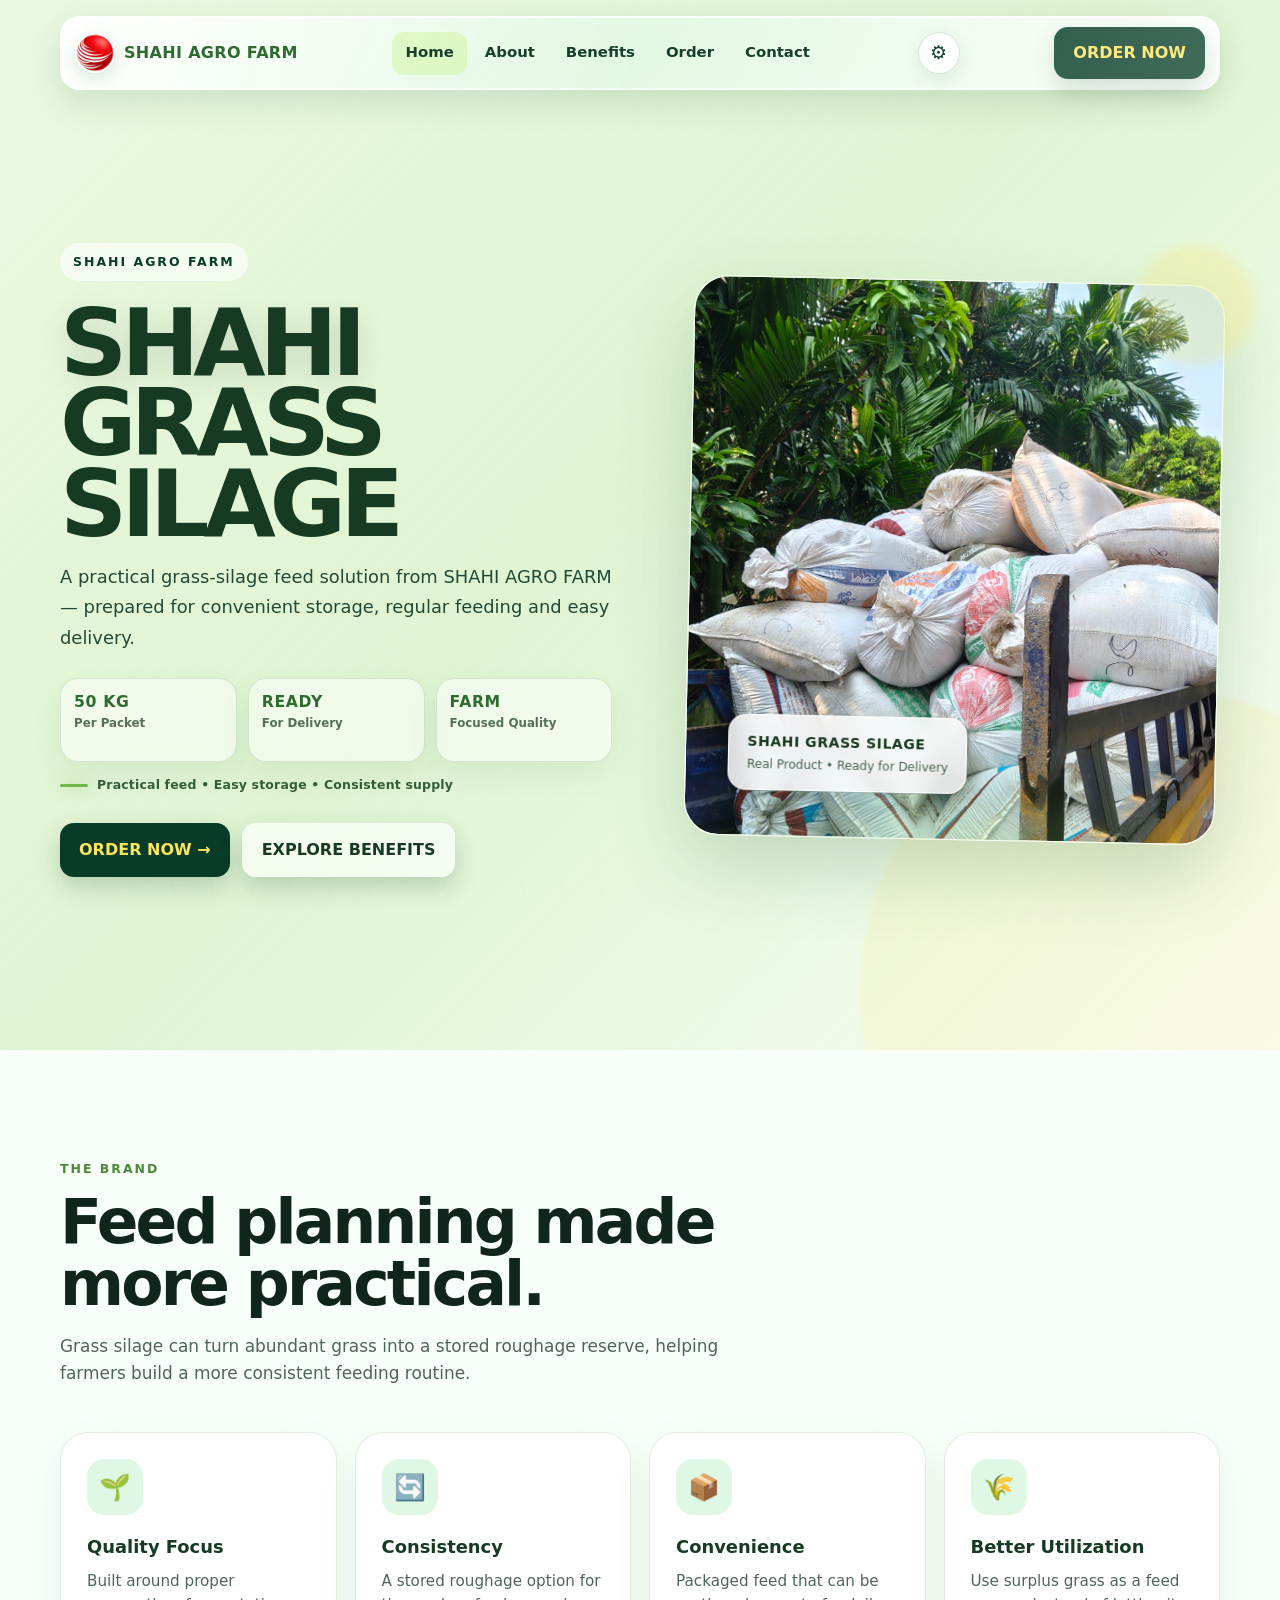
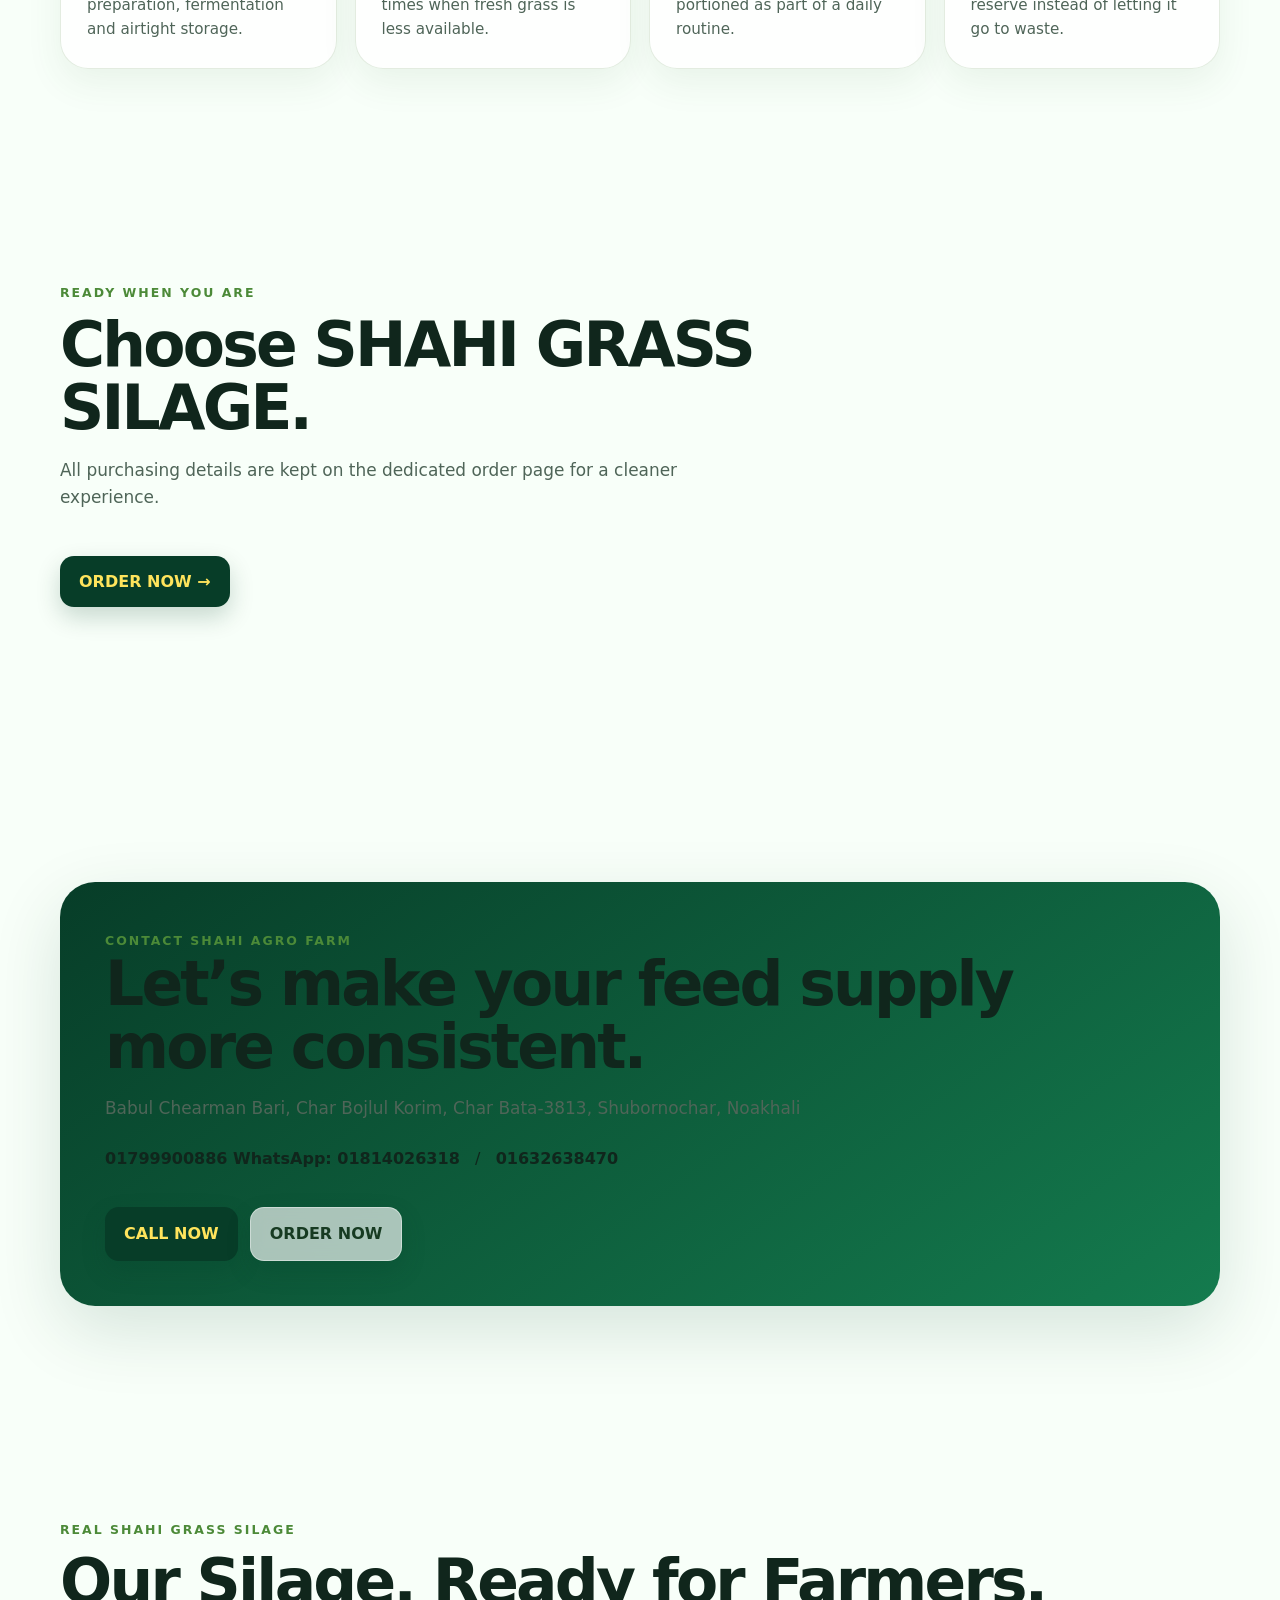
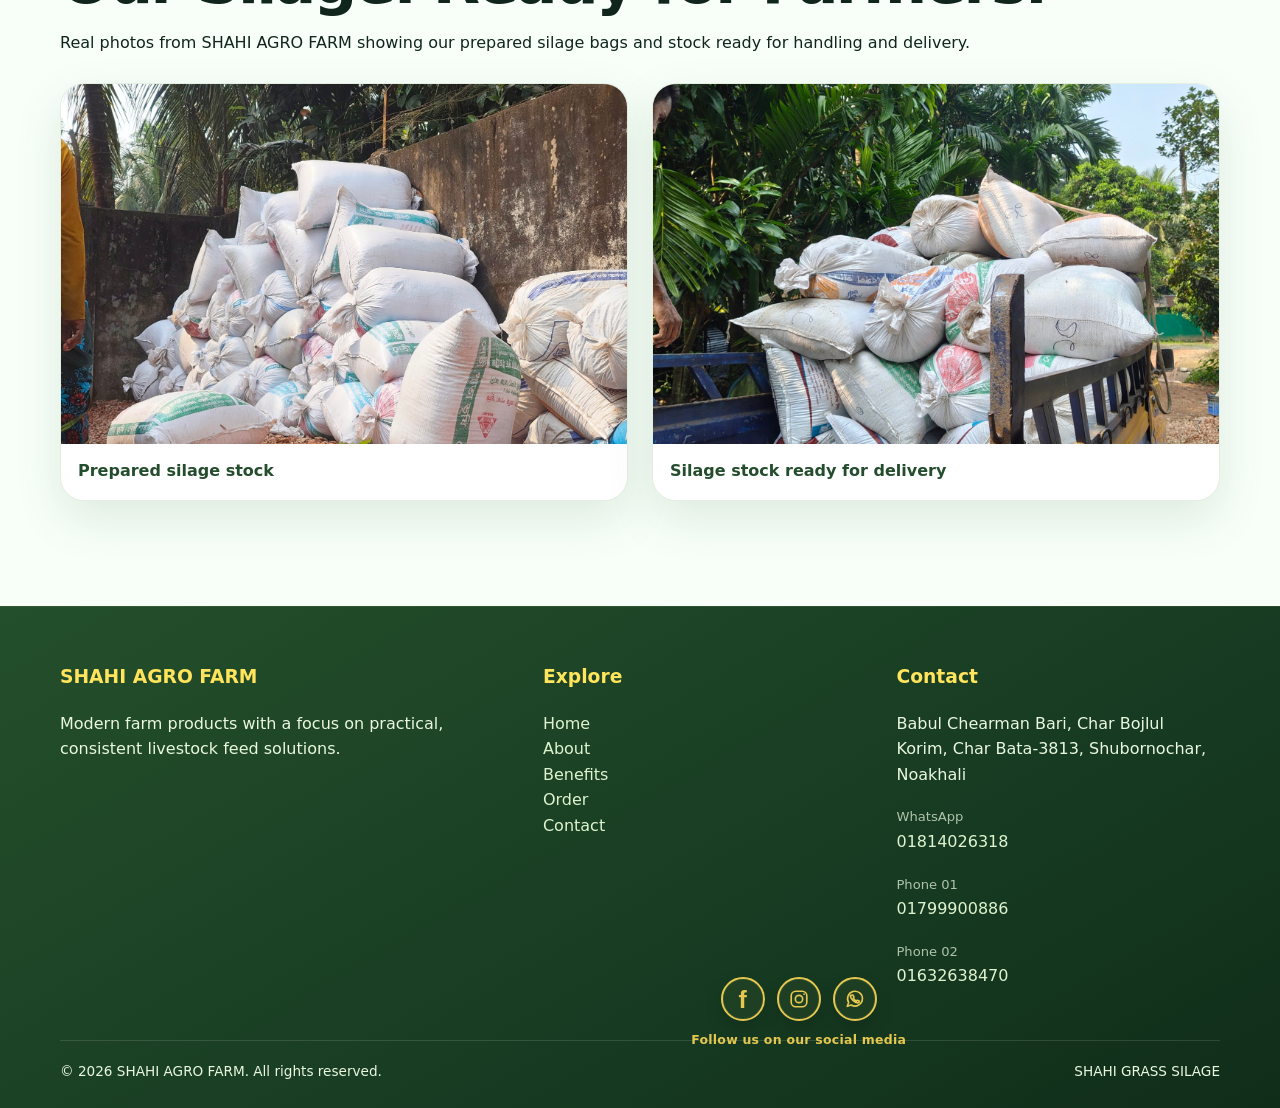
==== index.html @ 1ac49e08 "Update index.html" ====
<!doctype html>
<html lang="en">
<head><meta name="google-site-verification" content="x7e2Lhpix-i3idj4AXVaFkL1f0oEpn9eEP7M3iAxgcM" />
<meta charset="utf-8">
<meta name="viewport" content="width=device-width,initial-scale=1">
<meta name="description" content="SHAHI AGRO FARM provides quality grass silage for healthy livestock feeding in Bangladesh. Explore our silage, benefits, ordering and contact information.">
<title>SHAHI AGRO FARM | Premium Grass Silage in Bangladesh</title>

<meta name="robots" content="index, follow">
<link rel="canonical" href="https://shahiagrofarm.github.io/SHAHI-AGRO-FARM-WEB/">
<meta property="og:type" content="website">
<meta property="og:title" content="SHAHI AGRO FARM | Premium Grass Silage in Bangladesh">
<meta property="og:description" content="SHAHI AGRO FARM provides quality grass silage for healthy livestock feeding in Bangladesh. Explore our silage, benefits, ordering and contact information.">
<meta property="og:url" content="https://shahiagrofarm.github.io/SHAHI-AGRO-FARM-WEB/">
<meta property="og:site_name" content="SHAHI AGRO FARM">
<link rel="stylesheet" href="style.css">
</head>
<body data-page="home">
<header class="nav">
  <a class="brand" href="index.html" aria-label="SHAHI AGRO FARM home"><span class="brand-lockup"><img src="assets/logo.png" class="nav-brand-logo" alt="SHAHI AGRO FARM logo"><span class="brand-name">SHAHI AGRO FARM</span></span></a>
  <button class="menu" aria-label="Open menu">☰</button>
  <nav class="navlinks">
    <a href="index.html" data-page="home" data-i18n="home">Home</a>
    <a href="about.html" data-page="about" data-i18n="about">About</a>
    <a href="benefits.html" data-page="benefits" data-i18n="benefits">Benefits</a>
    <a href="order.html" data-page="order" data-i18n="order">Order</a>
    <a href="contact.html" data-page="contact" data-i18n="contact">Contact</a>
  </nav>
  <div class="nav-tools">
    <button class="settings-btn" id="settingsBtn" type="button" aria-label="Settings" title="Settings">⚙</button>
  </div>
  <a class="navcta" href="order.html" data-i18n="orderNow">ORDER NOW</a>
</header>

<div class="settings-panel" id="settingsPanel" aria-hidden="true">
  <div class="settings-head">
    <strong data-i18n="settings">Settings</strong>
    <button type="button" id="closeSettings" aria-label="Close settings">×</button>
  </div>
  <div class="settings-row">
    <span data-i18n="language">Language</span>
    <div class="settings-options">
      <button type="button" class="setting-choice" data-language="en">English</button>
      <button type="button" class="setting-choice" data-language="bn">বাংলা</button>
    </div>
  </div>
  <div class="settings-row">
    <span data-i18n="theme">Theme</span>
    <div class="settings-options">
      <button type="button" class="setting-choice" data-theme-choice="light" data-i18n="bright">Bright</button>
      <button type="button" class="setting-choice" data-theme-choice="dark" data-i18n="dark">Dark</button>
    </div>
  </div>
</div>
<div class="settings-backdrop" id="settingsBackdrop"></div>

<main>
<section class="hero">
  <div class="container hero-grid hero-modern-layout">
    <div class="hero-copy reveal">
      <span class="kicker">SHAHI AGRO FARM</span>
      <h1>SHAHI <span>GRASS SILAGE</span></h1>
      <p class="hero-description">A practical grass-silage feed solution from SHAHI AGRO FARM — prepared for convenient storage, regular feeding and easy delivery.</p>

      <div class="hero-details" aria-label="SHAHI GRASS SILAGE highlights">
        <div class="hero-detail-card">
          <strong>50 KG</strong>
          <span>Per Packet</span>
        </div>
        <div class="hero-detail-card">
          <strong>READY</strong>
          <span>For Delivery</span>
        </div>
        <div class="hero-detail-card">
          <strong>FARM</strong>
          <span>Focused Quality</span>
        </div>
      </div>

      <div class="hero-mini-line"><span></span> Practical feed • Easy storage • Consistent supply</div>

      <div class="hero-actions">
        <a class="btn" data-order href="order.html">ORDER NOW →</a>
        <a class="btn alt" href="benefits.html">EXPLORE BENEFITS</a>
      </div>
    </div>

    <div class="hero-real-photo-mockup hero-side-photo reveal">
      <div class="hero-photo-stack">
        <img class="hero-photo hero-photo-slide is-active" src="assets/silage-stock-2.jpg" alt="SHAHI GRASS SILAGE bags ready for delivery">
        <img class="hero-photo hero-photo-slide" src="assets/silage-stock-1.jpg" alt="SHAHI GRASS SILAGE prepared stock">
        <div class="hero-photo-badge">
          <strong>SHAHI GRASS SILAGE</strong>
          <span>Real Product • Ready for Delivery</span>
        </div>
        <div class="hero-photo-glow" aria-hidden="true"></div>
      </div>
    </div>
  </div>
</section>

<section class="section">
<div class="container">
<div class="section-head reveal"><span class="eyebrow">The brand</span><h2>Feed planning made more practical.</h2><p class="lead">Grass silage can turn abundant grass into a stored roughage reserve, helping farmers build a more consistent feeding routine.</p></div>
<div class="cards">
<div class="card reveal"><div class="icon">🌱</div><h3>Quality Focus</h3><p>Built around proper preparation, fermentation and airtight storage.</p></div>
<div class="card reveal"><div class="icon">🔄</div><h3>Consistency</h3><p>A stored roughage option for times when fresh grass is less available.</p></div>
<div class="card reveal"><div class="icon">📦</div><h3>Convenience</h3><p>Packaged feed that can be portioned as part of a daily routine.</p></div>
<div class="card reveal"><div class="icon">🌾</div><h3>Better Utilization</h3><p>Use surplus grass as a feed reserve instead of letting it go to waste.</p></div>
</div>
</div>
</section>



<section class="section altbg">
<div class="container">
<div class="section-head reveal"><span class="eyebrow">Ready when you are</span><h2>Choose SHAHI GRASS SILAGE.</h2><p class="lead">All purchasing details are kept on the dedicated order page for a cleaner experience.</p></div>
<a class="btn reveal" href="order.html">ORDER NOW →</a>
</div>
</section>

<section class="section">
<div class="container">
<div class="selling reveal">
<span class="eyebrow">Contact SHAHI AGRO FARM</span>
<h2>Let’s make your feed supply more consistent.</h2>
<p class="lead">Babul Chearman Bari, Char Bojlul Korim, Char Bata-3813, Shubornochar, Noakhali</p>
<p><strong>01799900886
<span class="whatsapp-contact">WhatsApp: <strong>01814026318</strong></span></strong> &nbsp; / &nbsp; <strong>01632638470</strong></p>
<div class="hero-actions"><a class="btn" href="tel:01799900886">CALL NOW</a><a class="btn alt" href="order.html">ORDER NOW</a></div>
</div>
</div>
</section>

<section class="section reveal real-silage-section">
  <div class="container">
    <div class="section-heading">
      <span class="eyebrow">REAL SHAHI GRASS SILAGE</span>
      <h2>Our Silage. Ready for Farmers.</h2>
      <p>Real photos from SHAHI AGRO FARM showing our prepared silage bags and stock ready for handling and delivery.</p>
    </div>
    <div class="silage-gallery">
      <figure class="silage-photo-card">
        <img src="assets/silage-stock-1.jpg" alt="SHAHI GRASS SILAGE bags prepared for stock">
        <figcaption>Prepared silage stock</figcaption>
      </figure>
      <figure class="silage-photo-card">
        <img src="assets/silage-stock-2.jpg" alt="SHAHI GRASS SILAGE bags loaded for delivery">
        <figcaption>Silage stock ready for delivery</figcaption>
      </figure>
    </div>
  </div>
</section>

</main>
<footer class="footer">
<div class="container footer-grid">
  <div><h3>SHAHI AGRO FARM</h3><p>Modern farm products with a focus on practical, consistent livestock feed solutions.</p></div>
  <div><h3>Explore</h3><p><a href="index.html">Home</a><br><a href="about.html">About</a><br><a href="benefits.html">Benefits</a><br><a href="order.html">Order</a><br><a href="contact.html">Contact</a></p></div>
  <div><h3>Contact</h3><p>Babul Chearman Bari, Char Bojlul Korim, Char Bata-3813, Shubornochar, Noakhali</p><p><span class="footer-contact-label">WhatsApp</span><br><a href="https://wa.me/8801814026318" target="_blank" rel="noopener noreferrer">01814026318</a></p><p><span class="footer-contact-label">Phone 01</span><br><a href="tel:01799900886">01799900886</a></p><p><span class="footer-contact-label">Phone 02</span><br><a href="tel:01632638470">01632638470</a></p></div>
</div>
<div class="footer-social" aria-label="SHAHI AGRO FARM social media">
  <div class="footer-social-icons">
    <a class="social-icon social-facebook" href="https://www.facebook.com/share/1Fpd5uyuVb/" target="_blank" rel="noopener noreferrer" aria-label="Facebook" title="Facebook"><span class="social-f">f</span></a>
    <a class="social-icon social-instagram" href="https://www.instagram.com/shahi_agro_limited?stkn=MWUzM3R4Nmkzd3IwMw==" target="_blank" rel="noopener noreferrer" aria-label="Instagram" title="Instagram">
      <svg viewBox="0 0 24 24" aria-hidden="true"><rect x="3.5" y="3.5" width="17" height="17" rx="5"/><circle cx="12" cy="12" r="4"/><circle cx="17.6" cy="6.6" r="1" class="social-dot"/></svg>
    </a>
    <a class="social-icon social-whatsapp" href="https://wa.me/8801814026318" target="_blank" rel="noopener noreferrer" aria-label="WhatsApp" title="WhatsApp">
      <svg viewBox="0 0 24 24" aria-hidden="true"><path d="M20.1 11.5a8.1 8.1 0 0 1-12.2 7L3.5 20l1.6-4.1A8.1 8.1 0 1 1 20.1 11.5Z"/><path d="M8.2 8.1c.2-.5.5-.5.8-.5h.5c.2 0 .4.1.5.4l.8 1.8c.1.2.1.4-.1.6l-.6.7c.8 1.4 1.9 2.4 3.4 3.1l.6-.7c.2-.2.4-.2.6-.1l1.7.8c.3.1.4.3.3.6-.2.8-.9 1.5-1.7 1.5-1.4 0-3.8-1.3-5.5-3-1.6-1.7-2.7-3.9-2.6-5.2 0-.1 0-.1 0 0 .1 0 .1 0 0Z"/></svg>
    </a>
  </div>
  <span>Follow us on our social media</span>
</div>
<div class="container footer-bottom"><span>© 2026 SHAHI AGRO FARM. All rights reserved.</span><span>SHAHI GRASS SILAGE</span></div>
</footer>
<script src="script.js"></script>
</body></html>
---- style.css ----
:root{
  --deep:#073d28;
  --deep2:#0b5135;
  --green:#35a85a;
  --mint:#dff7e5;
  --lime:#b9ef67;
  --yellow:#ffe45c;
  --white:#ffffff;
  --ink:#10261c;
  --muted:#5c7066;
  --line:rgba(7,61,40,.12);
  --shadow:0 24px 70px rgba(7,61,40,.14);
  --radius:28px;
}
*{box-sizing:border-box}
html{scroll-behavior:smooth}
body{margin:0;font-family:Inter,ui-sans-serif,system-ui,-apple-system,BlinkMacSystemFont,"Segoe UI",sans-serif;color:var(--ink);background:#f8fff9;line-height:1.6}
a{text-decoration:none;color:inherit}
img{max-width:100%;display:block}
.container{width:min(1160px,92%);margin:auto}
.nav{position:fixed;z-index:20;top:16px;left:50%;transform:translateX(-50%);width:min(1160px,92%);background:rgba(255,255,255,.84);backdrop-filter:blur(18px);border:1px solid rgba(255,255,255,.65);box-shadow:0 12px 40px rgba(4,50,31,.10);border-radius:20px;padding:10px 14px;display:flex;align-items:center;justify-content:space-between}
.brand{display:flex;align-items:center;gap:10px;font-weight:900;letter-spacing:.5px;color:var(--deep)}
.logo{width:42px;height:42px;border-radius:13px;background:linear-gradient(145deg,var(--green),var(--deep));display:grid;place-items:center;color:var(--yellow);font-weight:950;box-shadow:0 8px 22px rgba(11,81,53,.24)}
.navlinks{display:flex;gap:5px;align-items:center}
.navlinks a{padding:10px 13px;border-radius:12px;font-weight:750;font-size:.93rem}
.navlinks a:hover,.navlinks a.active{background:var(--mint);color:var(--deep)}
.navcta,.btn{display:inline-flex;align-items:center;justify-content:center;gap:8px;border:0;cursor:pointer;font-weight:900;border-radius:14px;padding:13px 19px;background:var(--deep);color:var(--yellow);box-shadow:0 10px 24px rgba(7,61,40,.2);transition:.25s transform,.25s box-shadow,.25s background}
.navcta:hover,.btn:hover{transform:translateY(-3px);box-shadow:0 16px 30px rgba(7,61,40,.25)}
.menu{display:none;background:none;border:0;font-size:1.5rem;color:var(--deep)}
.hero{min-height:100vh;padding:150px 0 80px;background:radial-gradient(circle at 85% 20%,rgba(185,239,103,.55),transparent 25%),linear-gradient(135deg,#eaffee 0%,#c9f1d3 42%,#0b5135 100%);overflow:hidden;position:relative}
.hero:before{content:"";position:absolute;width:600px;height:600px;border-radius:50%;right:-180px;bottom:-240px;background:rgba(255,228,92,.12);filter:blur(2px)}
.hero-grid{display:grid;grid-template-columns:1.05fr .95fr;gap:55px;align-items:center;position:relative;z-index:1}
.kicker{display:inline-flex;align-items:center;gap:8px;color:var(--deep);font-weight:900;text-transform:uppercase;letter-spacing:2px;font-size:.78rem;background:rgba(255,255,255,.58);padding:9px 13px;border-radius:999px}
.hero h1{font-size:clamp(3rem,7vw,6.5rem);line-height:.9;margin:20px 0;color:var(--yellow);letter-spacing:-.055em;text-shadow:0 8px 30px rgba(0,0,0,.12)}
.hero h1 span{display:block;color:var(--white)}
.hero p{font-size:1.12rem;max-width:610px;color:rgba(255,255,255,.88)}
.hero-actions{display:flex;gap:12px;flex-wrap:wrap;margin-top:28px}
.btn.alt{background:rgba(255,255,255,.17);color:#fff;border:1px solid rgba(255,255,255,.4);backdrop-filter:blur(8px)}
.visual{min-height:470px;border-radius:40px;background:linear-gradient(160deg,rgba(255,255,255,.42),rgba(255,255,255,.08));border:1px solid rgba(255,255,255,.5);box-shadow:var(--shadow);display:grid;place-items:center;position:relative;overflow:hidden}
.silage-bag{width:230px;height:340px;border-radius:34px 34px 42px 42px;background:linear-gradient(145deg,#d6f1bd,#79c56b 42%,#176d45);box-shadow:0 30px 55px rgba(0,0,0,.22);transform:rotate(-4deg);position:relative;animation:float 5s ease-in-out infinite}
.silage-bag:before{content:"SHAHI";position:absolute;left:20px;right:20px;top:62px;text-align:center;color:var(--yellow);font-size:2.2rem;font-weight:1000;letter-spacing:1px}
.silage-bag:after{content:"GRASS SILAGE\\A 50 KG";white-space:pre;position:absolute;left:25px;right:25px;top:128px;text-align:center;color:#fff;font-weight:900;font-size:1.05rem;line-height:1.6}
.grass{position:absolute;bottom:-10px;left:0;right:0;height:130px;background:linear-gradient(180deg,transparent,#0a5a37);clip-path:polygon(0 45%,5% 20%,9% 48%,14% 5%,18% 50%,23% 16%,28% 48%,34% 0,39% 48%,45% 13%,51% 52%,57% 2%,62% 50%,68% 18%,73% 50%,79% 0,85% 48%,91% 10%,96% 50%,100% 18%,100% 100%,0 100%)}
.section{padding:105px 0}
.section.altbg{background:#eefaf1}
.section.dark{background:linear-gradient(145deg,var(--deep),#0d6744);color:#fff}
.section-head{max-width:720px;margin-bottom:45px}
.eyebrow{color:var(--green);font-weight:900;text-transform:uppercase;letter-spacing:2px;font-size:.78rem}
.dark .eyebrow{color:var(--yellow)}
h2{font-size:clamp(2.2rem,4.8vw,4rem);line-height:1.02;letter-spacing:-.045em;margin:10px 0 16px;color:var(--deep)}
.dark h2{color:var(--yellow)}
.lead{color:var(--muted);font-size:1.06rem}
.dark .lead{color:rgba(255,255,255,.75)}
.cards{display:grid;grid-template-columns:repeat(4,1fr);gap:18px}
.card{background:#fff;border:1px solid var(--line);border-radius:var(--radius);padding:26px;box-shadow:0 10px 40px rgba(7,61,40,.06);transition:.35s transform,.35s box-shadow}
.card:hover{transform:translateY(-8px);box-shadow:var(--shadow)}
.icon{width:56px;height:56px;border-radius:17px;background:var(--mint);display:grid;place-items:center;font-size:1.6rem;margin-bottom:18px}
.card h3{margin:0 0 7px;color:var(--deep);font-size:1.12rem}
.card p{margin:0;color:var(--muted);font-size:.95rem}
.page-hero{padding:165px 0 90px;background:linear-gradient(135deg,#effff2,#c5efce 50%,#0b5135);color:#fff}
.page-hero h1{font-size:clamp(3rem,7vw,5.8rem);line-height:.92;margin:15px 0;color:var(--yellow);letter-spacing:-.055em}
.page-hero p{max-width:700px;color:rgba(255,255,255,.85);font-size:1.1rem}
.about-grid{display:grid;grid-template-columns:1fr 1fr;gap:55px;align-items:center}
.about-visual{min-height:430px;border-radius:36px;background:linear-gradient(145deg,#dff7e5,#7acb82);display:grid;place-items:center;overflow:hidden;box-shadow:var(--shadow)}
.farm-orb{width:290px;height:290px;border-radius:50%;background:radial-gradient(circle at 40% 35%,#dfffbd,#4aaa67 52%,#0b5135 100%);position:relative;box-shadow:0 30px 70px rgba(7,61,40,.25)}
.farm-orb:after{content:"";position:absolute;inset:35px;border:2px dashed rgba(255,228,92,.65);border-radius:50%}
.step-grid{display:grid;grid-template-columns:repeat(5,1fr);gap:12px;margin-top:35px}
.step{padding:20px;border-radius:20px;background:#fff;border:1px solid var(--line);text-align:center}
.step strong{display:block;color:var(--deep);margin-bottom:5px}
.benefit-grid{display:grid;grid-template-columns:repeat(2,1fr);gap:22px}
.benefit{background:#fff;border:1px solid var(--line);border-radius:30px;overflow:hidden;display:grid;grid-template-columns:.9fr 1.1fr;box-shadow:0 12px 40px rgba(7,61,40,.06);transition:.35s transform}
.benefit:hover{transform:translateY(-6px)}
.benefit-art{min-height:250px;background:linear-gradient(145deg,#e2f9e8,#91d59a);display:grid;place-items:center;padding:25px}
.benefit-content{padding:28px}
.benefit-number{color:var(--green);font-weight:1000;font-size:.78rem;letter-spacing:2px}
.benefit h3{font-size:1.45rem;color:var(--deep);margin:8px 0}
.benefit p{color:var(--muted);margin:0}
.art{width:145px;height:145px;border-radius:38px;background:rgba(255,255,255,.58);display:grid;place-items:center;font-size:4.1rem;box-shadow:0 18px 30px rgba(7,61,40,.10)}
.selling{margin-top:65px;padding:45px;border-radius:35px;background:linear-gradient(145deg,var(--deep),#147b4e);color:#fff;box-shadow:var(--shadow)}
.selling h2{margin-top:0}
.pills{display:flex;flex-wrap:wrap;gap:12px;margin-top:25px}
.pill{padding:13px 17px;border-radius:999px;background:rgba(255,255,255,.1);border:1px solid rgba(255,255,255,.18);color:var(--yellow);font-weight:850}
.warning{margin-top:30px;padding:25px 28px;border-radius:24px;background:#fff8d8;border:1px solid #f1db70;color:#4f4819}
.warning strong{display:block;color:#705d00;margin-bottom:5px}
.order-wrap{display:grid;grid-template-columns:1fr .9fr;gap:30px;align-items:start}
.order-card{background:#fff;border:1px solid var(--line);border-radius:32px;padding:34px;box-shadow:var(--shadow)}
.price{font-size:3.2rem;line-height:1;color:var(--deep);font-weight:1000}
.unit{color:var(--muted);font-weight:700}
.qty-row{display:grid;grid-template-columns:1fr 120px 1fr;align-items:center;gap:14px;margin:24px 0}
.qty-control-group{display:flex;align-items:center;justify-content:center;gap:8px;flex-wrap:wrap}
.qty-btn{min-width:58px;height:48px;padding:0 10px;border-radius:14px;border:1px solid var(--line);background:var(--mint);color:var(--deep);font-size:1rem;font-weight:900;cursor:pointer;transition:.2s}
.qty-btn:hover:not(:disabled){transform:translateY(-1px)}
.qty-btn:disabled{opacity:.4;cursor:not-allowed}
.qty-label{font-size:.78rem;font-weight:800;color:var(--muted);width:100%;text-align:center;order:3}
.qty-display{height:58px;display:flex;align-items:center;justify-content:center;border:1px solid var(--line);border-radius:16px;background:var(--surface);color:var(--deep);font-size:1.35rem;font-weight:900}
@media (max-width:700px){.qty-row{grid-template-columns:1fr;gap:10px}.qty-display{order:-1}.qty-control-group{justify-content:space-between}.qty-label{width:auto;order:initial}}
.calc{display:grid;grid-template-columns:1fr 1fr;gap:14px;margin:20px 0}
.calc-box{padding:20px;border-radius:20px;background:#eefaf1}
.calc-box small{display:block;color:var(--muted);font-weight:800}
.calc-box strong{font-size:1.55rem;color:var(--deep)}
.form{display:grid;gap:13px;margin-top:22px}
.field{display:grid;gap:6px}
.field label{font-size:.86rem;font-weight:850;color:var(--deep)}
.field input,.field textarea{width:100%;border:1px solid var(--line);border-radius:14px;padding:14px 15px;font:inherit;outline:none;background:#fbfffc}
.field input:focus,.field textarea:focus{border-color:var(--green);box-shadow:0 0 0 4px rgba(53,168,90,.12)}
.notice{padding:14px 16px;border-radius:14px;background:#f0faef;color:var(--deep);font-size:.9rem}
.order-visual{min-height:650px;border-radius:35px;background:linear-gradient(145deg,#e2fae7,#0b5135);padding:40px;display:grid;place-items:center;position:sticky;top:110px;overflow:hidden}
.order-visual .silage-bag{transform:rotate(5deg) scale(1.08)}
.contact-grid{display:grid;grid-template-columns:1fr 1fr;gap:25px}
.contact-card{background:#fff;border:1px solid var(--line);border-radius:30px;padding:30px;box-shadow:0 12px 40px rgba(7,61,40,.06)}
.contact-line{display:flex;gap:15px;align-items:flex-start;padding:17px 0;border-bottom:1px solid var(--line)}
.contact-line:last-child{border-bottom:0}
.contact-line .icon{flex:0 0 52px;margin:0}
.contact-line strong{display:block;color:var(--deep)}
.contact-line span{color:var(--muted)}
.footer{background:#052e1f;color:rgba(255,255,255,.72);padding:55px 0 25px}
.footer-grid{display:grid;grid-template-columns:1.4fr 1fr 1fr;gap:30px}
.footer h3{color:var(--yellow);margin-top:0}
.footer a:hover{color:var(--yellow)}
.footer-bottom{border-top:1px solid rgba(255,255,255,.12);margin-top:35px;padding-top:20px;font-size:.85rem;display:flex;justify-content:space-between;gap:20px}
.reveal{opacity:0;transform:translateY(24px);transition:opacity .8s ease,transform .8s ease}
.reveal.show{opacity:1;transform:none}
@keyframes float{0%,100%{transform:rotate(-4deg) translateY(0)}50%{transform:rotate(-1deg) translateY(-14px)}}
@media(max-width:900px){
  .navlinks{display:none;position:absolute;top:68px;left:0;right:0;background:#fff;border-radius:18px;padding:10px;box-shadow:var(--shadow);flex-direction:column;align-items:stretch}
  .navlinks.open{display:flex}.navlinks a{text-align:center}.navcta{display:none}.menu{display:block}
  .hero-grid,.about-grid,.order-wrap,.contact-grid{grid-template-columns:1fr}
  .hero{padding-top:125px}.visual{min-height:400px}.cards{grid-template-columns:repeat(2,1fr)}
  .step-grid{grid-template-columns:repeat(2,1fr)}.benefit-grid{grid-template-columns:1fr}
  .order-visual{position:relative;top:0;min-height:430px}
  .footer-grid{grid-template-columns:1fr 1fr}
}
@media(max-width:560px){
  .cards{grid-template-columns:1fr}.step-grid{grid-template-columns:1fr}.footer-grid{grid-template-columns:1fr}
  .footer-bottom{flex-direction:column}.hero h1{font-size:3.4rem}.page-hero h1{font-size:3.5rem}
  .benefit{grid-template-columns:1fr}.benefit-art{min-height:190px}.order-card{padding:24px}
}

.media-card {
  display: flex;
  align-items: center;
  justify-content: space-between;
  gap: 2rem;
}
.facebook-link {
  display: inline-flex;
  align-items: center;
  justify-content: center;
  width: 38px;
  height: 38px;
  margin-top: 1rem;
  border-radius: 50%;
  text-decoration: none;
  background: #1877F2;
  box-shadow: 0 8px 20px rgba(0,0,0,.16);
  transition: transform .25s ease, box-shadow .25s ease;
}
.facebook-link:hover {
  transform: translateY(-3px) scale(1.05);
  box-shadow: 0 12px 28px rgba(0,0,0,.22);
}
.facebook-logo {
  color: #fff;
  font-family: Arial, sans-serif;
  font-size: 1.55rem;
  font-weight: 800;
  line-height: 1;
  transform: translateY(2px);
}
@media (max-width: 700px) {
  .media-card { flex-direction: column; align-items: flex-start; }
}


/* =========================================================
   LIGHT GRASS THEME — SHAHI AGRO FARM
   Fresh field-inspired, premium, soft and natural.
   ========================================================= */
:root {
  --grass-light: #eaf8df;
  --grass-pale: #f5fbed;
  --grass-mint: #d9f2c7;
  --grass: #72b94b;
  --grass-deep: #2f6b2f;
  --grass-dark: #173b22;
  --grass-yellow: #e6c84f;
  --paper: #fbfdf8;
}

html {
  scroll-behavior: smooth;
}

body {
  background:
    radial-gradient(circle at 8% 12%, rgba(114,185,75,.12), transparent 28%),
    radial-gradient(circle at 92% 28%, rgba(217,242,199,.22), transparent 30%),
    linear-gradient(180deg, var(--paper) 0%, #f2f8ec 48%, #ffffff 100%);
  color: var(--grass-dark);
}

/* soft grass blades across the top/bottom atmosphere */
body::before {
  content: "";
  position: fixed;
  inset: auto 0 0 0;
  height: 90px;
  pointer-events: none;
  z-index: -1;
  opacity: .20;
  background:
    repeating-linear-gradient(78deg, transparent 0 18px, rgba(79,143,56,.28) 19px 21px, transparent 22px 38px);
  mask-image: linear-gradient(to top, #000, transparent);
}

.navbar,
.site-header,
header {
  background: rgba(248, 253, 244, .88) !important;
  border-color: rgba(75, 128, 54, .14) !important;
  backdrop-filter: blur(16px);
}

.logo, .brand-name {
  color: var(--grass-deep) !important;
}

.nav-link {
  color: #365d36 !important;
}

.nav-link:hover,
.nav-link.active {
  color: var(--grass-deep) !important;
}

.btn-primary,
button.primary {
  background: linear-gradient(135deg, #86c95b, #3f833b) !important;
  border-color: transparent !important;
  color: #fff !important;
  box-shadow: 0 10px 24px rgba(63,131,59,.20);
}

.btn-primary:hover,
button.primary:hover {
  box-shadow: 0 14px 30px rgba(63,131,59,.28);
  transform: translateY(-2px);
}

.btn-secondary,
.btn-outline {
  border-color: #75ae55 !important;
  color: var(--grass-deep) !important;
  background: rgba(255,255,255,.72) !important;
}

.hero,
.hero-section {
  background:
    linear-gradient(135deg, rgba(234,248,223,.96), rgba(215,241,198,.78) 48%, rgba(248,253,244,.94));
}

.hero h1,
.hero-title {
  color: var(--grass-dark) !important;
}

.eyebrow {
  color: #4c8a38 !important;
}

.highlight,
.accent {
  color: #b08e19 !important;
}

.card,
.info-card,
.benefit-card,
.product-card,
.order-card,
.contact-card {
  background: rgba(255,255,255,.86) !important;
  border-color: rgba(84,137,61,.16) !important;
  box-shadow: 0 14px 36px rgba(47,107,47,.08) !important;
}

.card:hover,
.benefit-card:hover,
.product-card:hover {
  border-color: rgba(84,137,61,.28) !important;
  box-shadow: 0 20px 44px rgba(47,107,47,.12) !important;
}

.section,
.section-alt {
  background: transparent !important;
}

.section-alt {
  background:
    linear-gradient(180deg, rgba(234,248,223,.42), rgba(255,255,255,.30)) !important;
}

.stat,
.badge,
.tag {
  background: var(--grass-light) !important;
  color: var(--grass-deep) !important;
  border-color: rgba(84,137,61,.16) !important;
}

input,
textarea,
select {
  background: #fcfef9 !important;
  border-color: rgba(76,138,56,.22) !important;
  color: var(--grass-dark) !important;
}

input:focus,
textarea:focus,
select:focus {
  border-color: #75ae55 !important;
  box-shadow: 0 0 0 4px rgba(114,185,75,.12) !important;
}

.price,
.total-price {
  color: var(--grass-deep) !important;
}

footer {
  background:
    linear-gradient(150deg, #244f2b 0%, #173b22 62%, #102d19 100%) !important;
  color: #eaf8df !important;
  border-top: 1px solid rgba(164,213,126,.18);
}

footer a {
  color: #dff4ce !important;
}

.facebook-link {
  background: #1877F2 !important;
}

/* Fresh grass texture for visual blocks */
.grass-visual,
.hero-visual,
.silage-visual {
  background:
    radial-gradient(circle at 25% 20%, rgba(255,255,255,.55), transparent 25%),
    linear-gradient(145deg, #ccecb7 0%, #91ca68 46%, #3d7c3d 100%) !important;
}

/* Gentle section separators */
.section + .section::before {
  background: linear-gradient(90deg, transparent, rgba(114,185,75,.20), transparent) !important;
}

/* Respect reduced-motion preferences */
@media (prefers-reduced-motion: reduce) {
  *, *::before, *::after {
    scroll-behavior: auto !important;
    animation-duration: .01ms !important;
    transition-duration: .01ms !important;
  }
}


/* =========================================================
   SHAHI AGRO FARM — GLOSSY NAV + SETTINGS + GRASS MOCKUP
   ========================================================= */
:root {
  --page-bg: #f8fff9;
  --page-text: #10261c;
  --surface: rgba(255,255,255,.90);
  --surface-strong: #ffffff;
  --nav-text: #173f2b;
  --nav-border: rgba(255,255,255,.82);
}

body {
  background: var(--page-bg);
  color: var(--page-text);
  transition: background .3s ease, color .3s ease;
}

.nav {
  background: linear-gradient(120deg, rgba(255,255,255,.94), rgba(225,247,231,.78), rgba(255,255,255,.92)) !important;
  border: 1px solid var(--nav-border) !important;
  box-shadow:
    0 12px 35px rgba(5,55,33,.12),
    inset 0 1px 0 rgba(255,255,255,.95),
    inset 0 -1px 0 rgba(255,255,255,.45) !important;
  backdrop-filter: blur(22px) saturate(150%);
  -webkit-backdrop-filter: blur(22px) saturate(150%);
}

.nav::after {
  content:"";
  position:absolute;
  inset:1px;
  border-radius:19px;
  pointer-events:none;
  background: linear-gradient(115deg, rgba(255,255,255,.42), transparent 38%, rgba(255,255,255,.24));
}

.brand { position:relative; z-index:1; }
.brand-mark {
  width:42px;height:42px;border-radius:50%;
  display:grid;place-items:center;
  background:linear-gradient(145deg,#8fd267,#2d6e37);
  color:#fff;font-weight:950;
  box-shadow:0 7px 20px rgba(45,110,55,.22);
}
.navlinks { position:relative; z-index:1; }
.navlinks a { color:var(--nav-text) !important; }
.navlinks a:hover,.navlinks a.active {
  background:rgba(184,239,103,.30) !important;
  box-shadow:inset 0 1px 0 rgba(255,255,255,.65);
}

.nav-tools {
  display:flex;align-items:center;gap:9px;position:relative;z-index:2;
}
.settings-btn {
  width:42px;height:42px;border-radius:50%;border:1px solid rgba(49,105,57,.18);
  background:rgba(255,255,255,.68);color:var(--nav-text);
  cursor:pointer;font-size:1.2rem;
  box-shadow:0 6px 18px rgba(8,61,40,.10), inset 0 1px 0 rgba(255,255,255,.9);
  transition:.25s ease;
}
.settings-btn:hover { transform:rotate(18deg) translateY(-2px); }
/* Settings menu: language and theme stay inside the gear menu. */
.settings-panel {
  position:fixed;
  top:76px;
  right:max(4vw, 16px);
  width:min(360px, calc(100vw - 32px));
  margin-top:8px;
  z-index:60;
  padding:18px;
  border-radius:20px;
  background:rgba(255,255,255,.97);
  border:1px solid rgba(65,115,57,.16);
  box-shadow:0 24px 60px rgba(8,61,40,.18);
  backdrop-filter:blur(18px);
  opacity:0;
  visibility:hidden;
  transform:translateY(-10px) scale(.98);
  transform-origin:top right;
  transition:opacity .2s ease, visibility .2s ease, transform .2s ease;
}
.settings-panel.open { opacity:1;visibility:visible;transform:none; }
.settings-panel + .settings-backdrop { z-index:50; }
.about-pack-photo {
  padding:0 !important;
  background:#dff7e5 !important;
}
.about-pack-photo img {
  width:100%;
  height:100%;
  min-height:430px;
  object-fit:cover;
  object-position:center;
  border-radius:36px;
}

.settings-head { display:flex;align-items:center;justify-content:space-between;margin-bottom:12px;color:#173b22; }
.settings-head button { border:0;background:transparent;font-size:1.5rem;cursor:pointer;color:inherit; }
.settings-row { padding:14px 0;border-top:1px solid rgba(65,115,57,.12);display:flex;flex-direction:column;align-items:flex-start;gap:9px;color:#294d31; }
.settings-options { display:flex;gap:8px;flex-wrap:wrap; }
.setting-choice {
  border:1px solid rgba(65,115,57,.16);background:#f5faef;color:#315a36;
  border-radius:10px;padding:8px 10px;font-weight:750;cursor:pointer;
}
.setting-choice:hover,.setting-choice.selected { background:#dff3cf;color:#1d572c; }
.settings-backdrop {
  position:fixed;inset:0;z-index:40;background:rgba(9,39,22,.14);
  opacity:0;visibility:hidden;transition:.2s;
}
.settings-backdrop.open { opacity:1;visibility:visible; }

.grass-hero-visual {
  background:linear-gradient(145deg,rgba(255,255,255,.32),rgba(255,255,255,.08)) !important;
}
.grass-image {
  position:absolute;inset:0;
  background-image:
    linear-gradient(180deg,rgba(20,82,38,.02),rgba(10,62,27,.40)),
    url("assets/grass-field.png");
  background-size:cover;background-position:center;
  filter:saturate(1.12) contrast(1.02);
  transform:scale(1.04);
  animation:grassBreath 9s ease-in-out infinite alternate;
}
.grass-glow {
  position:absolute;inset:-20%;
  background:radial-gradient(circle at 65% 25%,rgba(231,255,186,.34),transparent 30%);
  animation:glowMove 7s ease-in-out infinite alternate;
}
.grass-hero-visual .silage-bag { z-index:2; }

@keyframes grassBreath { from{transform:scale(1.04)} to{transform:scale(1.10)} }
@keyframes glowMove { from{transform:translate3d(-2%,0,0)} to{transform:translate3d(3%,2%,0)} }

/* Prevent white text from becoming invisible on light surfaces. */
body:not([data-theme="dark"]) .section:not(.dark) h1,
body:not([data-theme="dark"]) .section:not(.dark) h2,
body:not([data-theme="dark"]) .section:not(.dark) h3,
body:not([data-theme="dark"]) .section:not(.dark) p,
body:not([data-theme="dark"]) .section:not(.dark) li,
body:not([data-theme="dark"]) .page-hero h1,
body:not([data-theme="dark"]) .page-hero p {
  color: var(--page-text);
}
body:not([data-theme="dark"]) .hero h1 { color:var(--yellow); }
body:not([data-theme="dark"]) .hero h1 span { color:#173b22; text-shadow:none; }
body:not([data-theme="dark"]) .hero p { color:#234936; }
body:not([data-theme="dark"]) .btn.alt { color:#173b22; background:rgba(255,255,255,.65); }

/* Bright theme */
body[data-theme="light"] {
  --page-bg:#f8fff9; --page-text:#10261c; --surface:#fff; --nav-text:#173f2b;
}

/* Dark theme — text automatically switches to white/light. */
body[data-theme="dark"] {
  --page-bg:#08140d;
  --page-text:#f4fff2;
  --surface:rgba(20,38,25,.92);
  --surface-strong:#132319;
  --nav-text:#efffe9;
  background:
    radial-gradient(circle at 15% 5%,rgba(68,132,65,.20),transparent 28%),
    linear-gradient(180deg,#08140d,#0d1f14 65%,#07110b);
  color:#f4fff2;
}
body[data-theme="dark"] .nav {
  background:linear-gradient(120deg,rgba(14,31,20,.94),rgba(24,55,31,.88),rgba(12,27,17,.94)) !important;
  border-color:rgba(164,213,150,.16) !important;
}
body[data-theme="dark"] .navlinks a,
body[data-theme="dark"] .settings-btn { color:#efffe9 !important; }
body[data-theme="dark"] .navlinks a:hover,
body[data-theme="dark"] .navlinks a.active { background:rgba(114,185,75,.20) !important; }
body[data-theme="dark"] .settings-panel {
  background:rgba(17,34,22,.97);border-color:rgba(164,213,150,.18);
}
body[data-theme="dark"] .settings-head,
body[data-theme="dark"] .settings-row { color:#efffe9; }
body[data-theme="dark"] .setting-choice { background:#1b3321;color:#e8f9df;border-color:rgba(164,213,150,.18); }
body[data-theme="dark"] .setting-choice:hover,
body[data-theme="dark"] .setting-choice.selected { background:#315b32;color:#fff; }
body[data-theme="dark"] .section:not(.dark),
body[data-theme="dark"] .altbg { background:transparent !important; }
body[data-theme="dark"] .section:not(.dark) h1,
body[data-theme="dark"] .section:not(.dark) h2,
body[data-theme="dark"] .section:not(.dark) h3,
body[data-theme="dark"] .section:not(.dark) p,
body[data-theme="dark"] .section:not(.dark) li,
body[data-theme="dark"] .page-hero h1,
body[data-theme="dark"] .page-hero p,
body[data-theme="dark"] .lead { color:#f4fff2 !important; }
body[data-theme="dark"] .card,
body[data-theme="dark"] .order-card,
body[data-theme="dark"] .contact-card,
body[data-theme="dark"] .info-card,
body[data-theme="dark"] .benefit-card,
body[data-theme="dark"] .selling {
  background:rgba(18,36,23,.92) !important;
  color:#efffe9 !important;
  border-color:rgba(164,213,150,.15) !important;
}
body[data-theme="dark"] input,
body[data-theme="dark"] textarea,
body[data-theme="dark"] select {
  background:#112419 !important;color:#efffe9 !important;border-color:rgba(164,213,150,.20) !important;
}
body[data-theme="dark"] .notice,
body[data-theme="dark"] .calc-box { background:#14291b !important;color:#efffe9 !important; }
body[data-theme="dark"] .settings-backdrop { background:rgba(0,0,0,.48); }

/* Mobile */
@media (max-width:900px) {
  .nav { padding:8px 10px; }
  .navlinks { display:none; }
  .navlinks.open {
    display:flex;position:absolute;left:8px;right:8px;top:68px;
    flex-direction:column;align-items:stretch;padding:10px;
    background:rgba(255,255,255,.96);border-radius:18px;
    box-shadow:0 20px 50px rgba(0,0,0,.15);
  }
  body[data-theme="dark"] .navlinks.open { background:rgba(17,34,22,.98); }
  .menu { display:block;position:relative;z-index:2; }
  .navcta { display:none; }
  .nav-tools { margin-left:auto; }
}
@media (max-width:520px) {
  .settings-panel { left:16px;right:16px;width:auto;top:72px; }
  .settings-row { flex-direction:column;align-items:flex-start;gap:9px; }
}

.whatsapp-contact{display:inline-block;margin:7px 0;color:inherit}
.receipt-note{display:flex;align-items:center;gap:16px;margin:0 0 22px;padding:17px 19px;border-radius:18px;background:linear-gradient(135deg,rgba(225,247,220,.92),rgba(255,255,255,.88));border:1px solid rgba(69,132,66,.17);box-shadow:0 12px 30px rgba(38,92,42,.08)}
.receipt-icon{width:46px;height:46px;border-radius:50%;display:grid;place-items:center;flex:0 0 46px;background:#25D366;color:#fff;font-weight:900;box-shadow:0 7px 18px rgba(37,211,102,.22)}
.receipt-note p{margin:5px 0 11px}
.whatsapp-button{display:inline-flex;align-items:center;justify-content:center;padding:9px 13px;border-radius:11px;background:#25D366;color:#fff!important;text-decoration:none;font-weight:800;box-shadow:0 7px 16px rgba(37,211,102,.20)}
.whatsapp-button:hover{transform:translateY(-1px)}
body[data-theme="dark"] .receipt-note{background:linear-gradient(135deg,rgba(20,54,28,.96),rgba(17,35,22,.94));color:#efffe9;border-color:rgba(164,213,150,.16)}
@media(max-width:560px){.receipt-note{align-items:flex-start}}

.real-silage-section {
  position: relative;
}
.silage-gallery {
  display:grid;
  grid-template-columns:repeat(2,minmax(0,1fr));
  gap:24px;
  margin-top:28px;
}
.silage-photo-card {
  margin:0;
  overflow:hidden;
  border-radius:24px;
  background:var(--surface,rgba(255,255,255,.9));
  border:1px solid rgba(76,138,56,.15);
  box-shadow:0 18px 48px rgba(35,90,42,.12);
  transform:translateZ(0);
}
.silage-photo-card img {
  display:block;
  width:100%;
  height:360px;
  object-fit:cover;
  transition:transform .7s cubic-bezier(.2,.7,.2,1), filter .5s ease;
}
.silage-photo-card:hover img {
  transform:scale(1.045);
  filter:saturate(1.08);
}
.silage-photo-card figcaption {
  padding:14px 17px 16px;
  color:#244d2d;
  font-weight:800;
  background:rgba(255,255,255,.92);
}
body[data-theme="dark"] .silage-photo-card {
  background:rgba(18,36,23,.94);
  border-color:rgba(164,213,150,.15);
}
body[data-theme="dark"] .silage-photo-card figcaption {
  color:#efffe9;
  background:rgba(18,36,23,.94);
}
@media (max-width:700px) {
  .silage-gallery { grid-template-columns:1fr; }
  .silage-photo-card img { height:300px; }
}

.hero-real-photo-mockup {
  position:relative;
  min-height:430px;
}
.hero-photo-stack {
  position:relative;
  width:min(100%,620px);
  min-height:430px;
  margin:auto;
  border-radius:30px;
}
.hero-photo {
  position:absolute;
  display:block;
  object-fit:cover;
  border-radius:24px;
  border:7px solid rgba(255,255,255,.82);
  box-shadow:0 28px 70px rgba(25,76,31,.22);
}
.hero-photo-main {
  right:0;
  top:22px;
  width:78%;
  height:385px;
  transform:rotate(2deg);
}
.hero-photo-small {
  left:0;
  bottom:8px;
  width:47%;
  height:230px;
  transform:rotate(-5deg);
  z-index:2;
}
.hero-photo-badge {
  position:absolute;
  z-index:4;
  left:27%;
  bottom:28px;
  padding:14px 17px;
  border-radius:17px;
  color:#183b20;
  background:rgba(255,255,255,.88);
  border:1px solid rgba(255,255,255,.9);
  box-shadow:0 16px 35px rgba(28,76,34,.16);
  backdrop-filter:blur(12px);
}
.hero-photo-badge strong,
.hero-photo-badge span { display:block; }
.hero-photo-badge strong { font-size:14px; letter-spacing:.04em; }
.hero-photo-badge span { margin-top:3px; font-size:12px; opacity:.78; }
body[data-theme="dark"] .hero-photo {
  border-color:rgba(230,255,225,.18);
}
body[data-theme="dark"] .hero-photo-badge {
  color:#efffe9;
  background:rgba(16,35,20,.82);
  border-color:rgba(196,232,190,.15);
}
@media (max-width:760px) {
  .hero-real-photo-mockup { min-height:370px; }
  .hero-photo-stack { min-height:360px; }
  .hero-photo-main { height:315px; width:80%; }
  .hero-photo-small { height:190px; width:50%; }
  .hero-photo-badge { left:22%; bottom:17px; }
}

.brand-lockup{display:inline-flex;align-items:center;gap:9px;white-space:nowrap}
.nav-brand-logo{width:40px;height:40px;flex:0 0 40px;object-fit:contain;border-radius:50%;display:block;box-shadow:0 5px 16px rgba(35,90,42,.16)}
.brand-name{display:inline-block;font-weight:900;letter-spacing:.02em}
@media(max-width:600px){.brand-lockup{gap:7px}.nav-brand-logo{width:34px;height:34px;flex-basis:34px}.brand-name{font-size:13px}}

/* Final theme contrast: bright = dark text on light surfaces; dark = white text on dark surfaces. */
body[data-theme="light"] { color:#173b22 !important; }
body[data-theme="light"] .card,
body[data-theme="light"] .benefit,
body[data-theme="light"] .order-card,
body[data-theme="light"] .contact-card,
body[data-theme="light"] .step,
body[data-theme="light"] .section:not(.dark) { color:#173b22; }
body[data-theme="light"] .card h3,
body[data-theme="light"] .benefit h3,
body[data-theme="light"] .step strong,
body[data-theme="light"] .field label,
body[data-theme="light"] .contact-line strong,
body[data-theme="light"] .price,
body[data-theme="light"] .calc-box strong { color:#173b22 !important; }
body[data-theme="light"] .card p,
body[data-theme="light"] .benefit p,
body[data-theme="light"] .lead,
body[data-theme="light"] .contact-line span,
body[data-theme="light"] .unit { color:#4f6558 !important; }

body[data-theme="dark"] { color:#f4fff2 !important; }
body[data-theme="dark"] .card,
body[data-theme="dark"] .benefit,
body[data-theme="dark"] .order-card,
body[data-theme="dark"] .contact-card,
body[data-theme="dark"] .step,
body[data-theme="dark"] .section:not(.dark) { color:#f4fff2; }
body[data-theme="dark"] .card h3,
body[data-theme="dark"] .benefit h3,
body[data-theme="dark"] .step strong,
body[data-theme="dark"] .field label,
body[data-theme="dark"] .contact-line strong,
body[data-theme="dark"] .price,
body[data-theme="dark"] .calc-box strong,
body[data-theme="dark"] .settings-head,
body[data-theme="dark"] .settings-row { color:#fff !important; }
body[data-theme="dark"] .card p,
body[data-theme="dark"] .benefit p,
body[data-theme="dark"] .lead,
body[data-theme="dark"] .contact-line span,
body[data-theme="dark"] .unit { color:rgba(255,255,255,.82) !important; }
body[data-theme="dark"] .step,
body[data-theme="dark"] .benefit,
body[data-theme="dark"] .card { background:rgba(18,36,23,.92) !important; }
body[data-theme="dark"] .benefit-content { background:transparent !important; }
body[data-theme="dark"] .section:not(.dark) .eyebrow { color:#e6c84f !important; }
.qty-help{margin:0 0 10px;color:var(--muted);font-size:.9rem}
#whatsappOrderButton{display:none}

/* Order quantity controls: quick ±10 on one side, precise ±1 on the other. */
.qty-row{display:grid;grid-template-columns:1fr 140px 1fr;align-items:center;gap:18px;margin:24px 0}
.qty-control-group{display:flex;flex-direction:column;align-items:center;justify-content:center;gap:9px;padding:16px 12px;border:1px solid var(--line);border-radius:18px;background:rgba(223,247,229,.55)}
.qty-group-title{font-size:.78rem;font-weight:900;color:var(--muted);text-align:center}
.qty-buttons{display:flex;align-items:center;justify-content:center;gap:8px}
.qty-btn{min-width:64px;height:48px;padding:0 10px;border-radius:14px;border:1px solid var(--line);background:var(--mint);color:var(--deep);font-size:1rem;font-weight:900;cursor:pointer;transition:.2s}
.qty-btn:hover:not(:disabled){transform:translateY(-2px);box-shadow:0 8px 18px rgba(7,61,40,.12)}
.qty-btn:disabled{opacity:.4;cursor:not-allowed;transform:none}
.qty-display-wrap{display:flex;flex-direction:column;align-items:center;gap:7px}
.qty-display-label{font-size:.78rem;font-weight:900;color:var(--muted)}
.qty-display{width:100%;height:64px;display:flex;align-items:center;justify-content:center;border:2px solid var(--green);border-radius:17px;background:var(--surface);color:var(--deep);font-size:1.5rem;font-weight:1000;box-shadow:0 8px 22px rgba(7,61,40,.08)}
.order-visual{background:#0b5135;isolation:isolate}
.order-field-image{position:absolute;inset:0;width:100%;height:100%;object-fit:cover;object-position:center;z-index:-3;filter:saturate(1.08) contrast(1.03)}
.order-visual-overlay{position:absolute;inset:0;background:linear-gradient(145deg,rgba(226,250,231,.32),rgba(7,61,40,.48));z-index:-2}
.order-visual-content{position:relative;z-index:1;width:100%;height:100%;display:grid;place-items:center}
.order-visual-content .silage-bag{box-shadow:0 30px 55px rgba(0,0,0,.35)}
@media(max-width:700px){
  .qty-row{grid-template-columns:1fr;gap:10px}
  .qty-display-wrap{order:-1}
  .qty-control-group{width:100%;padding:12px}
  .qty-buttons{width:100%}
  .qty-btn{flex:1}
}

/* Final quantity control layout: no manual typing; two independent step groups. */
.qty-row{grid-template-columns:minmax(0,1fr) 150px minmax(0,1fr)!important;}
.qty-display{user-select:none;cursor:default;}
.qty-control-group{min-height:112px;}
.qty-btn{touch-action:manipulation;}
@media(max-width:700px){.qty-row{grid-template-columns:1fr!important}.qty-control-group{min-height:auto;}.qty-display-wrap{order:-1;}}

/* Mobile order-page width fix: keep the order page flush to the full viewport.
   This prevents the page from appearing partially zoomed/boxed in some Android
   in-app browsers (including Facebook's browser). */
@media (max-width: 900px) {
  html, body { width: 100%; min-width: 100%; max-width: 100%; overflow-x: hidden; }
  body[data-page="order"] main,
  body[data-page="order"] .page-hero,
  body[data-page="order"] .section,
  body[data-page="order"] footer { width: 100vw; max-width: 100vw; }
  body[data-page="order"] .container { width: calc(100vw - 32px); max-width: none; }
  body[data-page="order"] .nav { width: calc(100vw - 32px); max-width: none; }
}

/* =========================================================
   MOBILE ORDER PAGE — FINAL OVERFLOW FIX
   Keep every order element inside the phone viewport.
   ========================================================= */
@media (max-width: 900px) {
  html, body {
    width: 100%;
    max-width: 100%;
    min-width: 0;
    overflow-x: hidden !important;
  }

  body[data-page="order"] main,
  body[data-page="order"] .section,
  body[data-page="order"] .order-wrap,
  body[data-page="order"] .order-card,
  body[data-page="order"] .order-visual,
  body[data-page="order"] .container {
    width: 100%;
    max-width: 100%;
    min-width: 0;
  }

  body[data-page="order"] .container {
    width: calc(100% - 32px);
    margin-left: 16px;
    margin-right: 16px;
  }

  body[data-page="order"] .order-wrap {
    display: grid;
    grid-template-columns: minmax(0, 1fr);
    overflow: hidden;
  }

  body[data-page="order"] .order-card {
    box-sizing: border-box;
    padding: 24px;
    overflow: hidden;
  }

  body[data-page="order"] .order-card > * {
    max-width: 100%;
    min-width: 0;
  }

  body[data-page="order"] .qty-row,
  body[data-page="order"] .calc,
  body[data-page="order"] .form {
    width: 100%;
    max-width: 100%;
    min-width: 0;
  }

  body[data-page="order"] .qty-row {
    grid-template-columns: minmax(0, 1fr) !important;
  }

  body[data-page="order"] .qty-control-group,
  body[data-page="order"] .qty-buttons {
    width: 100%;
    max-width: 100%;
    min-width: 0;
    box-sizing: border-box;
  }

  body[data-page="order"] .qty-buttons {
    display: flex;
    gap: 8px;
  }

  body[data-page="order"] .qty-btn {
    flex: 1 1 0;
    width: 0;
    min-width: 0;
    max-width: 100%;
    box-sizing: border-box;
  }

  body[data-page="order"] .calc {
    grid-template-columns: minmax(0, 1fr);
  }

  body[data-page="order"] .price,
  body[data-page="order"] h1,
  body[data-page="order"] h2,
  body[data-page="order"] p,
  body[data-page="order"] .notice,
  body[data-page="order"] .receipt-note,
  body[data-page="order"] .field,
  body[data-page="order"] input,
  body[data-page="order"] textarea,
  body[data-page="order"] select,
  body[data-page="order"] button,
  body[data-page="order"] a {
    max-width: 100%;
    min-width: 0;
  }

  body[data-page="order"] .price {
    font-size: clamp(2.45rem, 10vw, 3.2rem);
    overflow-wrap: anywhere;
  }

  body[data-page="order"] h2 {
    font-size: clamp(1.8rem, 7vw, 2.2rem) !important;
    overflow-wrap: anywhere;
  }

  body[data-page="order"] .notice {
    overflow-wrap: anywhere;
    word-break: normal;
  }
}


/* =========================================================
   FOOTER SOCIALS — Facebook / Instagram / WhatsApp
   Theme-matched yellow outline, right upper corner on desktop.
   ========================================================= */
.footer { position: relative; }
.footer-contact-label { font-size: .82rem; opacity: .72; }
.footer-social {
  position: absolute;
  top: 42px;
  right: max(4%, calc((100vw - 1160px) / 2));
  text-align: center;
  z-index: 2;
}
.footer-social-icons {
  display: flex;
  align-items: center;
  justify-content: center;
  gap: 12px;
}
.social-icon {
  width: 44px;
  height: 44px;
  border: 2px solid #e6c84f;
  color: #e6c84f !important;
  border-radius: 50%;
  display: inline-flex;
  align-items: center;
  justify-content: center;
  text-decoration: none !important;
  background: rgba(230,200,79,.04);
  box-shadow: 0 8px 18px rgba(0,0,0,.14), inset 0 0 0 1px rgba(255,255,255,.05);
  transition: transform .22s ease, background .22s ease, box-shadow .22s ease;
}
.social-icon:hover {
  transform: translateY(-3px);
  background: rgba(230,200,79,.12);
  box-shadow: 0 12px 24px rgba(0,0,0,.18);
}
.social-f {
  color: #e6c84f;
  font-family: Arial, sans-serif;
  font-size: 1.55rem;
  line-height: 1;
  font-weight: 900;
  transform: translateY(2px);
}
.social-icon svg { width: 22px; height: 22px; fill: none; stroke: #e6c84f; stroke-width: 1.8; stroke-linecap: round; stroke-linejoin: round; }
.social-icon .social-dot { fill: #e6c84f; stroke: none; }
.footer-social > span {
  display: block;
  margin-top: 9px;
  color: #e6c84f;
  font-size: .78rem;
  font-weight: 800;
  letter-spacing: .02em;
}
#whatsappOrderButton { display: none; }
#whatsappOrderButton[href] { display: inline-flex; }
.payment-lock-note { line-height: 1.55; }

@media (max-width: 900px) {
  .footer-social {
    position: static;
    width: 100%;
    margin: 8px 0 28px;
    text-align: right;
  }
  .footer-social-icons { justify-content: flex-end; }
  .footer-social > span { text-align: right; }
}
@media (max-width: 560px) {
  .footer-social { text-align: left; margin-top: 12px; }
  .footer-social-icons { justify-content: flex-start; }
  .footer-social > span { text-align: left; }
  .social-icon { width: 42px; height: 42px; }
}


/* Modern payment selector + Send Money card */
.payment-method-field select {
  appearance:none; -webkit-appearance:none;
  background:linear-gradient(135deg,#fbfffc,#eef9ef) !important;
  border:1.5px solid rgba(53,168,90,.28) !important;
  border-radius:16px !important;
  padding:15px 48px 15px 16px !important;
  font-weight:750 !important;
  color:var(--deep) !important;
  box-shadow:0 8px 20px rgba(28,91,48,.06);
  cursor:pointer;
}
.payment-method-field { position:relative; }
.payment-method-field:after {
  content:'⌄'; position:absolute; right:18px; top:38px; pointer-events:none;
  font-size:1.25rem; font-weight:900; color:#367b49;
}
.send-money-card {
  margin-top:12px; padding:17px; border-radius:18px;
  border:1px solid rgba(61,143,77,.22);
  background:linear-gradient(135deg,#f4fff4 0%,#e8f8e9 100%);
  box-shadow:0 12px 28px rgba(28,91,48,.08);
  animation:paymentCardIn .22s ease-out;
}
.send-money-card[hidden]{display:none!important}
.send-money-card-top { display:flex; justify-content:space-between; gap:12px; align-items:flex-start; }
.send-money-label { display:block; color:var(--deep); font-size:1rem; font-weight:850; }
.send-money-card small { display:block; margin-top:4px; color:var(--muted); font-size:.82rem; }
.send-money-badge { padding:6px 10px; border-radius:999px; background:#d5f2da; color:#216336; font-size:.75rem; font-weight:900; }
.send-money-number-row { display:flex; align-items:center; gap:10px; margin-top:13px; }
.send-money-number-row strong { flex:1; min-width:0; padding:13px 14px; border-radius:13px; background:rgba(255,255,255,.78); border:1px solid rgba(61,143,77,.15); color:#174f2c; font-size:1.15rem; letter-spacing:.4px; }
.copy-payment-btn { border:0; border-radius:12px; padding:13px 16px; background:#2f9e52; color:white; font-weight:850; cursor:pointer; box-shadow:0 7px 16px rgba(47,158,82,.18); }
.copy-payment-btn:active { transform:translateY(1px); }
.send-money-status { min-height:17px; margin-top:7px; font-size:.78rem; font-weight:800; color:#2f8a49; }
@keyframes paymentCardIn { from {opacity:0; transform:translateY(-4px)} to {opacity:1; transform:translateY(0)} }
body[data-theme="dark"] .payment-method-field select { background:#14291b !important; color:#efffe9 !important; border-color:#315b32 !important; }
body[data-theme="dark"] .send-money-card { background:linear-gradient(135deg,#14291b,#193721); border-color:#315b32; }
body[data-theme="dark"] .send-money-number-row strong { background:#102317; color:#efffe9; border-color:#315b32; }
body[data-theme="dark"] .send-money-label { color:#efffe9; }
@media(max-width:700px){
  .send-money-number-row { align-items:stretch; }
  .send-money-number-row strong { font-size:1rem; }
  .copy-payment-btn { padding:12px 13px; }
}


/* =========================================================
   SHAHI PAYMENT-SIDE ANIMATED GALLERY — FINAL
   - Six gallery slides, 3:4 frame
   - 10-second automatic fade + repeat
   - No solid green bag/shape
   - Full-width bottom green blended lighting
   - Animated swinging product text inside the frame
   ========================================================= */
body[data-page="order"] .order-visual {
  min-height: 0 !important;
  height: auto !important;
  aspect-ratio: 3 / 4 !important;
  padding: 0 !important;
  position: relative !important;
  overflow: hidden !important;
  border-radius: 35px !important;
  background: #062f20 !important;
  isolation: isolate !important;
  display: block !important;
  align-self: start;
}

body[data-page="order"] .payment-gallery {
  position: absolute !important;
  inset: 0 !important;
  width: 100% !important;
  height: 100% !important;
  overflow: hidden !important;
  z-index: 0 !important;
}

body[data-page="order"] .payment-gallery-image {
  position: absolute !important;
  inset: 0 !important;
  width: 100% !important;
  height: 100% !important;
  max-width: none !important;
  object-fit: cover !important;
  object-position: center !important;
  opacity: 0 !important;
  transform: scale(1.035) !important;
  transition: opacity 1.8s ease-in-out, transform 10s ease-in-out !important;
  filter: saturate(1.08) contrast(1.04) brightness(.91) !important;
  will-change: opacity, transform !important;
}

body[data-page="order"] .payment-gallery-image.is-active {
  opacity: 1 !important;
  transform: scale(1) !important;
}

body[data-page="order"] .payment-gallery-vignette {
  position: absolute !important;
  inset: 0 !important;
  z-index: 1 !important;
  pointer-events: none !important;
  background:
    linear-gradient(180deg, rgba(0,0,0,.04) 0%, rgba(0,0,0,0) 42%, rgba(0,20,12,.22) 68%, rgba(0,26,16,.52) 100%),
    radial-gradient(circle at 50% 40%, transparent 35%, rgba(0,25,15,.18) 100%) !important;
}

body[data-page="order"] .payment-gallery-bottom-glow {
  position: absolute !important;
  left: -8% !important;
  right: -8% !important;
  bottom: -1px !important;
  height: 40% !important;
  z-index: 2 !important;
  pointer-events: none !important;
  border-radius: 52% 52% 0 0 / 22% 22% 0 0 !important;
  background:
    radial-gradient(circle at 50% 0%, rgba(185,239,103,.34), transparent 46%),
    linear-gradient(180deg, rgba(4,91,55,.10) 0%, rgba(4,91,55,.68) 36%, rgba(2,52,34,.97) 100%) !important;
  box-shadow:
    0 -18px 42px rgba(80,255,139,.16),
    0 -2px 14px rgba(185,239,103,.24) !important;
  overflow: hidden !important;
}

body[data-page="order"] .payment-gallery-bottom-glow::before {
  content: "" !important;
  position: absolute !important;
  inset: -20% -35% !important;
  background:
    linear-gradient(105deg,
      transparent 0%,
      rgba(185,239,103,.04) 32%,
      rgba(185,239,103,.40) 45%,
      rgba(255,228,92,.18) 50%,
      rgba(185,239,103,.05) 56%,
      transparent 70%) !important;
  transform: translateX(-55%) skewX(-12deg) !important;
  animation: shahiGalleryLightSweep 4.8s ease-in-out infinite !important;
  filter: blur(8px) !important;
}

body[data-page="order"] .payment-gallery-bottom-glow::after {
  content: "" !important;
  position: absolute !important;
  left: 10% !important;
  right: 10% !important;
  top: 3px !important;
  height: 2px !important;
  border-radius: 999px !important;
  background: linear-gradient(90deg, transparent, rgba(185,239,103,.9), transparent) !important;
  box-shadow: 0 0 20px rgba(185,239,103,.65) !important;
  animation: shahiGalleryEdgePulse 2.6s ease-in-out infinite !important;
}

body[data-page="order"] .payment-gallery-caption {
  position: absolute !important;
  left: 7% !important;
  right: 7% !important;
  bottom: 12.5% !important;
  z-index: 4 !important;
  display: flex !important;
  flex-direction: column !important;
  align-items: center !important;
  gap: 7px !important;
  padding: 14px 18px 16px !important;
  text-align: center !important;
  color: #fff !important;
  background: linear-gradient(180deg, rgba(7,61,40,.16), rgba(2,31,20,.55)) !important;
  border: 1px solid rgba(255,255,255,.16) !important;
  border-radius: 18px !important;
  backdrop-filter: blur(8px) saturate(1.1) !important;
  -webkit-backdrop-filter: blur(8px) saturate(1.1) !important;
  box-shadow: 0 18px 40px rgba(0,0,0,.24), inset 0 1px 0 rgba(255,255,255,.12) !important;
  transform-origin: 50% 0 !important;
  animation: shahiCaptionSwing 4.2s ease-in-out infinite !important;
}

body[data-page="order"] .payment-gallery-caption::before {
  content: "" !important;
  position: absolute !important;
  width: 7px !important;
  height: 7px !important;
  top: -4px !important;
  left: 50% !important;
  transform: translateX(-50%) !important;
  border-radius: 50% !important;
  background: var(--yellow) !important;
  box-shadow: 0 0 16px rgba(255,228,92,.9) !important;
}

body[data-page="order"] .payment-gallery-caption strong {
  display: block !important;
  color: var(--yellow) !important;
  font-size: clamp(1.15rem, 2.5vw, 1.75rem) !important;
  line-height: 1 !important;
  letter-spacing: .055em !important;
  text-shadow: 0 4px 18px rgba(0,0,0,.42) !important;
}

body[data-page="order"] .payment-gallery-caption span {
  display: block !important;
  color: rgba(255,255,255,.96) !important;
  font-size: clamp(.72rem, 1.55vw, .98rem) !important;
  line-height: 1.25 !important;
  font-weight: 900 !important;
  letter-spacing: .075em !important;
  text-shadow: 0 3px 14px rgba(0,0,0,.55) !important;
}

@keyframes shahiGalleryLightSweep {
  0%, 16% { transform: translateX(-62%) skewX(-12deg); opacity: 0; }
  30% { opacity: .55; }
  58% { transform: translateX(62%) skewX(-12deg); opacity: .42; }
  72%, 100% { transform: translateX(72%) skewX(-12deg); opacity: 0; }
}

@keyframes shahiGalleryEdgePulse {
  0%, 100% { opacity: .35; transform: scaleX(.86); }
  50% { opacity: 1; transform: scaleX(1); }
}

@keyframes shahiCaptionSwing {
  0%, 100% { transform: rotate(-1.7deg) translateY(0); }
  25% { transform: rotate(1.25deg) translateY(2px); }
  50% { transform: rotate(-.8deg) translateY(0); }
  75% { transform: rotate(1.05deg) translateY(2px); }
}

@media (max-width: 900px) {
  body[data-page="order"] .order-visual {
    width: 100% !important;
    max-width: 100% !important;
    aspect-ratio: 3 / 4 !important;
    min-height: 0 !important;
    height: auto !important;
    position: relative !important;
    top: 0 !important;
    margin-top: 8px !important;
  }
}

@media (max-width: 560px) {
  body[data-page="order"] .order-visual {
    border-radius: 27px !important;
  }
  body[data-page="order"] .payment-gallery-caption {
    left: 5.5% !important;
    right: 5.5% !important;
    bottom: 11% !important;
    padding: 12px 12px 14px !important;
  }
  body[data-page="order"] .payment-gallery-caption strong {
    font-size: 1.08rem !important;
  }
  body[data-page="order"] .payment-gallery-caption span {
    font-size: .67rem !important;
    letter-spacing: .045em !important;
  }
}

@media (prefers-reduced-motion: reduce) {
  body[data-page="order"] .payment-gallery-image,
  body[data-page="order"] .payment-gallery-caption,
  body[data-page="order"] .payment-gallery-bottom-glow::before,
  body[data-page="order"] .payment-gallery-bottom-glow::after {
    animation: none !important;
    transition: opacity .35s ease !important;
  }
}


/* HOME HERO — exactly the two existing photos, same frame, 5-second fade */
body[data-page="home"] .hero-photo-stack {
  min-height: 430px !important;
  height: 430px !important;
  width: min(100%, 620px) !important;
  overflow: hidden !important;
  border-radius: 30px !important;
  position: relative !important;
}
body[data-page="home"] .hero-photo-slide {
  position: absolute !important;
  inset: 0 !important;
  width: 100% !important;
  height: 100% !important;
  max-width: none !important;
  object-fit: cover !important;
  object-position: center !important;
  margin: 0 !important;
  border-radius: 30px !important;
  border: 7px solid rgba(255,255,255,.82) !important;
  transform: none !important;
  opacity: 0 !important;
  z-index: 1 !important;
  transition: opacity 1.35s ease-in-out !important;
}
body[data-page="home"] .hero-photo-slide.is-active {
  opacity: 1 !important;
  z-index: 2 !important;
}
body[data-page="home"] .hero-photo-badge {
  z-index: 5 !important;
}

/* Footer / outro social area — shift right so it is visually separate */
.footer-social {
  right: max(2%, calc((100vw - 1160px) / 2 - 18px)) !important;
  transform: translateX(18px) !important;
}
@media (max-width: 900px) {
  .footer-social {
    position: static !important;
    width: fit-content !important;
    max-width: calc(100% - 90px) !important;
    margin: 8px 0 28px 90px !important;
    text-align: center !important;
    transform: none !important;
  }
  .footer-social-icons { justify-content: center !important; }
  .footer-social > span { text-align: center !important; }
}
@media (max-width: 560px) {
  .footer-social {
    margin: 12px 0 28px 55px !important;
    max-width: calc(100% - 55px) !important;
  }
  .footer-social-icons { justify-content: center !important; }
  .footer-social > span { text-align: center !important; }
}


/* =========================================================
   FINAL FOOTER SOCIAL POSITION
   Place social links from the user's cursor area:
   right side, slightly above "SHAHI GRASS SILAGE".
   ========================================================= */
@media (min-width: 901px) {
  .footer-social {
    top: auto !important;
    bottom: 58px !important;
    left: 54% !important;
    right: auto !important;
    width: max-content !important;
    margin: 0 !important;
    transform: none !important;
    text-align: center !important;
  }
  .footer-social-icons {
    justify-content: center !important;
  }
  .footer-social > span {
    text-align: center !important;
  }
}

@media (max-width: 900px) {
  .footer-social {
    position: static !important;
    width: fit-content !important;
    margin: 8px 0 28px auto !important;
    transform: none !important;
    text-align: right !important;
  }
  .footer-social-icons { justify-content: flex-end !important; }
  .footer-social > span { text-align: right !important; }
}

@media (max-width: 560px) {
  .footer-social {
    margin: 12px 0 28px auto !important;
  }
  .footer-social-icons { justify-content: flex-end !important; }
  .footer-social > span { text-align: right !important; }
}

/* =========================================================
   HOME HERO — MODERN SIDE-BY-SIDE PRODUCT PRESENTATION
   Keeps the existing two-photo 5-second slideshow, but moves
   the product image to the side and adds useful farm details.
   ========================================================= */
body[data-page="home"] .hero-modern-layout {
  grid-template-columns: minmax(0, 1.02fr) minmax(360px, .98fr) !important;
  gap: clamp(38px, 6vw, 82px) !important;
  align-items: center !important;
  min-height: calc(100vh - 80px) !important;
}

body[data-page="home"] .hero-copy {
  max-width: 650px !important;
  padding: 24px 0 !important;
  position: relative !important;
  z-index: 3 !important;
}

body[data-page="home"] .hero-copy h1 {
  font-size: clamp(3.4rem, 7.3vw, 6.5rem) !important;
  line-height: .86 !important;
  margin: 22px 0 18px !important;
  letter-spacing: -.065em !important;
}

body[data-page="home"] .hero-description {
  max-width: 590px !important;
  margin: 0 !important;
  font-size: clamp(.98rem, 1.5vw, 1.12rem) !important;
  line-height: 1.7 !important;
}

body[data-page="home"] .hero-details {
  display: grid !important;
  grid-template-columns: repeat(3, minmax(0, 1fr)) !important;
  gap: 11px !important;
  margin: 25px 0 13px !important;
  max-width: 610px !important;
}

body[data-page="home"] .hero-detail-card {
  min-height: 84px !important;
  padding: 14px 13px !important;
  border-radius: 18px !important;
  border: 1px solid rgba(47,107,47,.15) !important;
  background: rgba(255,255,255,.52) !important;
  box-shadow: 0 12px 30px rgba(47,107,47,.08) !important;
  backdrop-filter: blur(10px) !important;
  -webkit-backdrop-filter: blur(10px) !important;
}

body[data-page="home"] .hero-detail-card strong {
  display: block !important;
  color: #2f6b2f !important;
  font-size: .98rem !important;
  line-height: 1.1 !important;
  letter-spacing: .04em !important;
}

body[data-page="home"] .hero-detail-card span {
  display: block !important;
  margin-top: 5px !important;
  color: #557056 !important;
  font-size: .74rem !important;
  line-height: 1.25 !important;
  font-weight: 750 !important;
}

body[data-page="home"] .hero-mini-line {
  display: flex !important;
  align-items: center !important;
  gap: 9px !important;
  color: #365d36 !important;
  font-size: .78rem !important;
  font-weight: 800 !important;
  letter-spacing: .015em !important;
}

body[data-page="home"] .hero-mini-line span {
  width: 28px !important;
  height: 3px !important;
  border-radius: 999px !important;
  background: #72b94b !important;
  box-shadow: 0 0 14px rgba(114,185,75,.55) !important;
  flex: 0 0 28px !important;
}

body[data-page="home"] .hero-side-photo {
  min-height: 0 !important;
  height: auto !important;
  width: 100% !important;
  display: block !important;
  position: relative !important;
  z-index: 2 !important;
}

body[data-page="home"] .hero-side-photo .hero-photo-stack {
  width: 100% !important;
  height: clamp(430px, 54vw, 560px) !important;
  min-height: 0 !important;
  margin: 0 !important;
  border-radius: 34px !important;
  overflow: hidden !important;
  position: relative !important;
  border: 1px solid rgba(255,255,255,.72) !important;
  background: rgba(255,255,255,.18) !important;
  box-shadow: 0 30px 75px rgba(31,83,38,.20) !important;
  transform: rotate(1.2deg) !important;
}

body[data-page="home"] .hero-side-photo .hero-photo-slide {
  position: absolute !important;
  inset: 0 !important;
  width: 100% !important;
  height: 100% !important;
  object-fit: cover !important;
  object-position: center !important;
  margin: 0 !important;
  border: 0 !important;
  border-radius: 34px !important;
  transform: scale(1.015) !important;
  opacity: 0 !important;
  z-index: 1 !important;
  transition: opacity 1.4s ease-in-out, transform 5s ease-in-out !important;
  filter: saturate(1.06) contrast(1.03) !important;
}

body[data-page="home"] .hero-side-photo .hero-photo-slide.is-active {
  opacity: 1 !important;
  z-index: 2 !important;
  transform: scale(1) !important;
}

body[data-page="home"] .hero-side-photo .hero-photo-badge {
  left: 8% !important;
  bottom: 8% !important;
  z-index: 6 !important;
  padding: 15px 18px !important;
  border-radius: 18px !important;
  background: rgba(255,255,255,.84) !important;
  box-shadow: 0 18px 40px rgba(22,70,31,.18) !important;
}

body[data-page="home"] .hero-photo-glow {
  position: absolute !important;
  inset: auto -10% -16% -10% !important;
  height: 42% !important;
  z-index: 4 !important;
  pointer-events: none !important;
  background: radial-gradient(ellipse at 50% 100%, rgba(185,239,103,.48), rgba(53,168,90,.08) 52%, transparent 74%) !important;
  filter: blur(9px) !important;
  animation: heroPhotoGlow 4.5s ease-in-out infinite !important;
}

body[data-page="home"] .hero-side-photo::before {
  content: "" !important;
  position: absolute !important;
  width: 120px !important;
  height: 120px !important;
  right: -35px !important;
  top: -35px !important;
  z-index: 5 !important;
  border-radius: 50% !important;
  background: rgba(255,228,92,.24) !important;
  filter: blur(5px) !important;
  animation: heroPhotoOrb 5s ease-in-out infinite !important;
}

@keyframes heroPhotoGlow {
  0%, 100% { opacity: .42; transform: translateY(5px) scale(.94); }
  50% { opacity: .78; transform: translateY(-5px) scale(1.04); }
}

@keyframes heroPhotoOrb {
  0%, 100% { transform: translate(0,0) scale(.9); opacity: .5; }
  50% { transform: translate(-22px, 14px) scale(1.12); opacity: .85; }
}

body[data-theme="dark"] .hero-detail-card {
  background: rgba(12,45,26,.56) !important;
  border-color: rgba(196,232,190,.15) !important;
}
body[data-theme="dark"] .hero-detail-card strong { color: #d9f5bf !important; }
body[data-theme="dark"] .hero-detail-card span,
body[data-theme="dark"] .hero-mini-line { color: rgba(239,255,233,.78) !important; }

@media (max-width: 900px) {
  body[data-page="home"] .hero-modern-layout {
    grid-template-columns: 1fr !important;
    gap: 30px !important;
    min-height: 0 !important;
  }
  body[data-page="home"] .hero-copy { max-width: 720px !important; }
  body[data-page="home"] .hero-side-photo { order: -1 !important; }
  body[data-page="home"] .hero-side-photo .hero-photo-stack {
    height: 430px !important;
    transform: rotate(.6deg) !important;
  }
}

@media (max-width: 560px) {
  body[data-page="home"] .hero-copy h1 { font-size: 3.35rem !important; }
  body[data-page="home"] .hero-details { gap: 8px !important; }
  body[data-page="home"] .hero-detail-card { min-height: 76px !important; padding: 12px 9px !important; }
  body[data-page="home"] .hero-detail-card strong { font-size: .82rem !important; }
  body[data-page="home"] .hero-detail-card span { font-size: .66rem !important; }
  body[data-page="home"] .hero-mini-line { font-size: .68rem !important; }
  body[data-page="home"] .hero-side-photo .hero-photo-stack { height: 360px !important; }
}
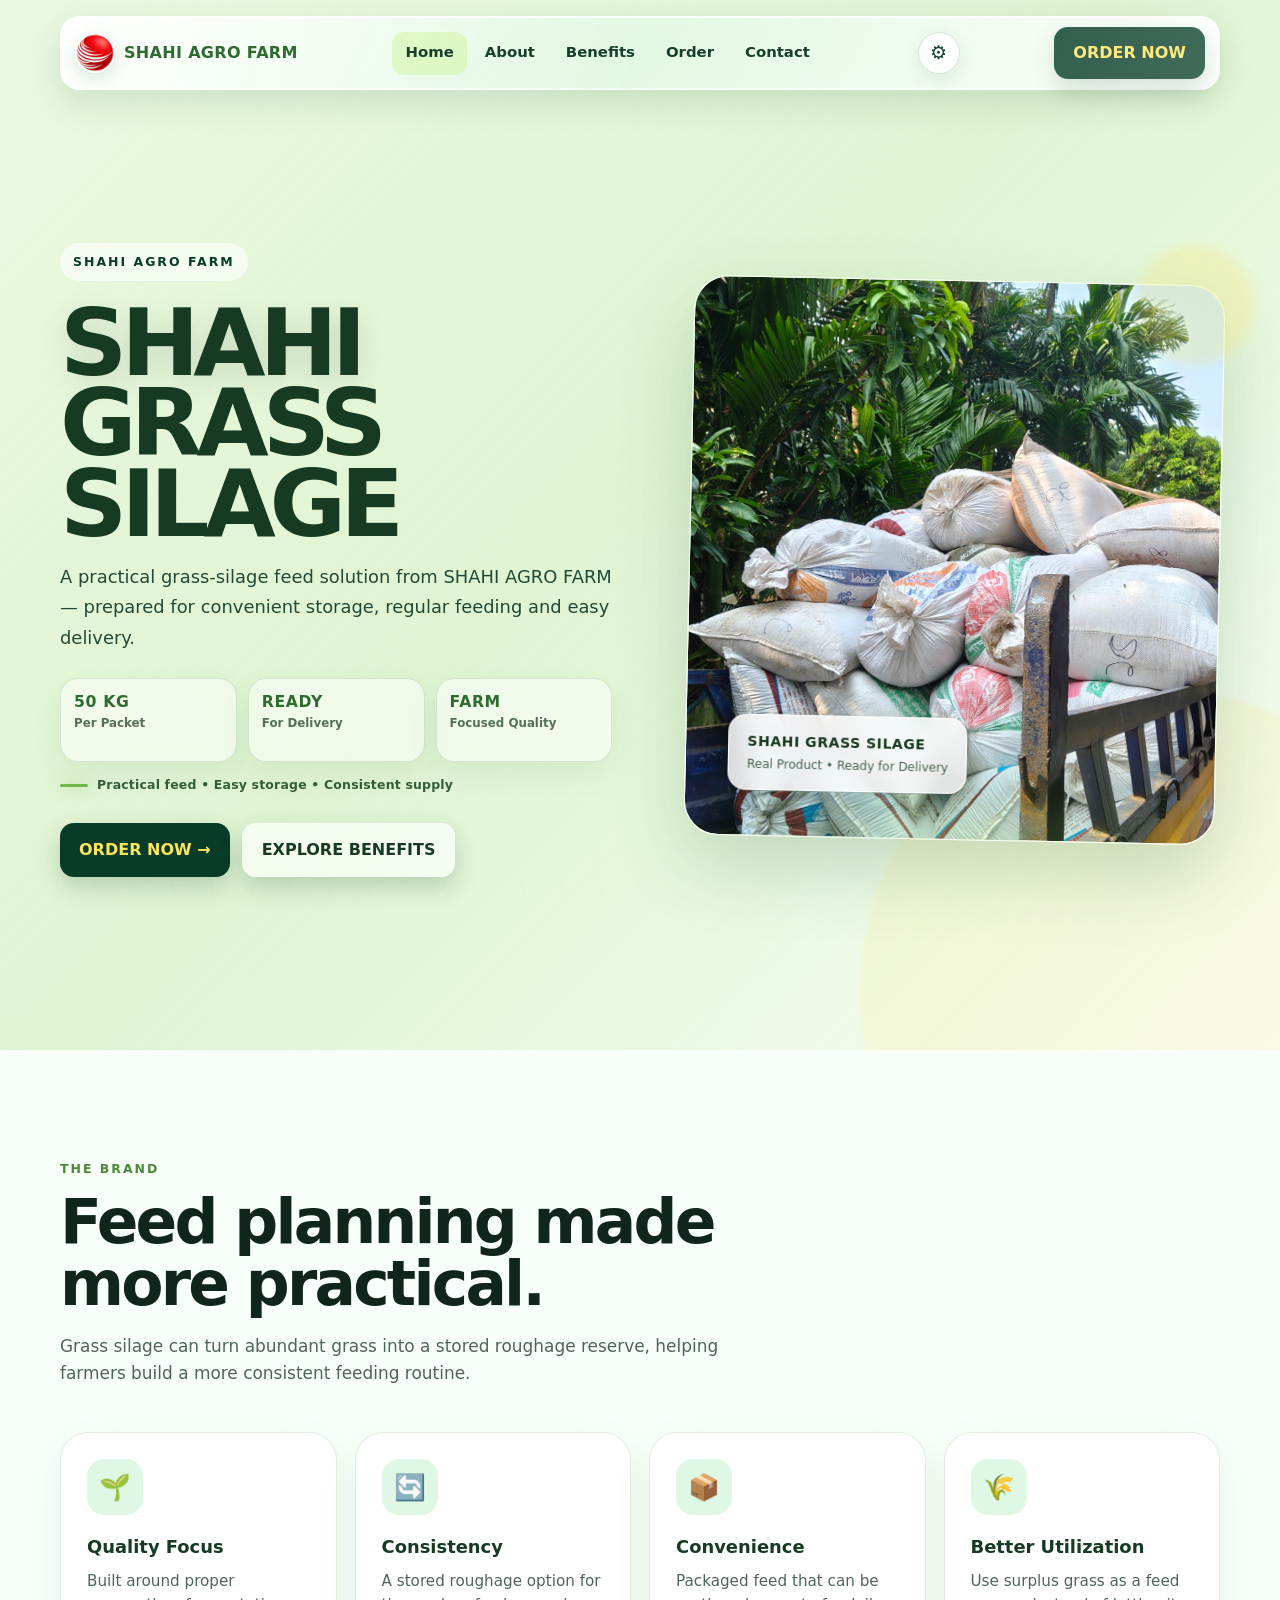
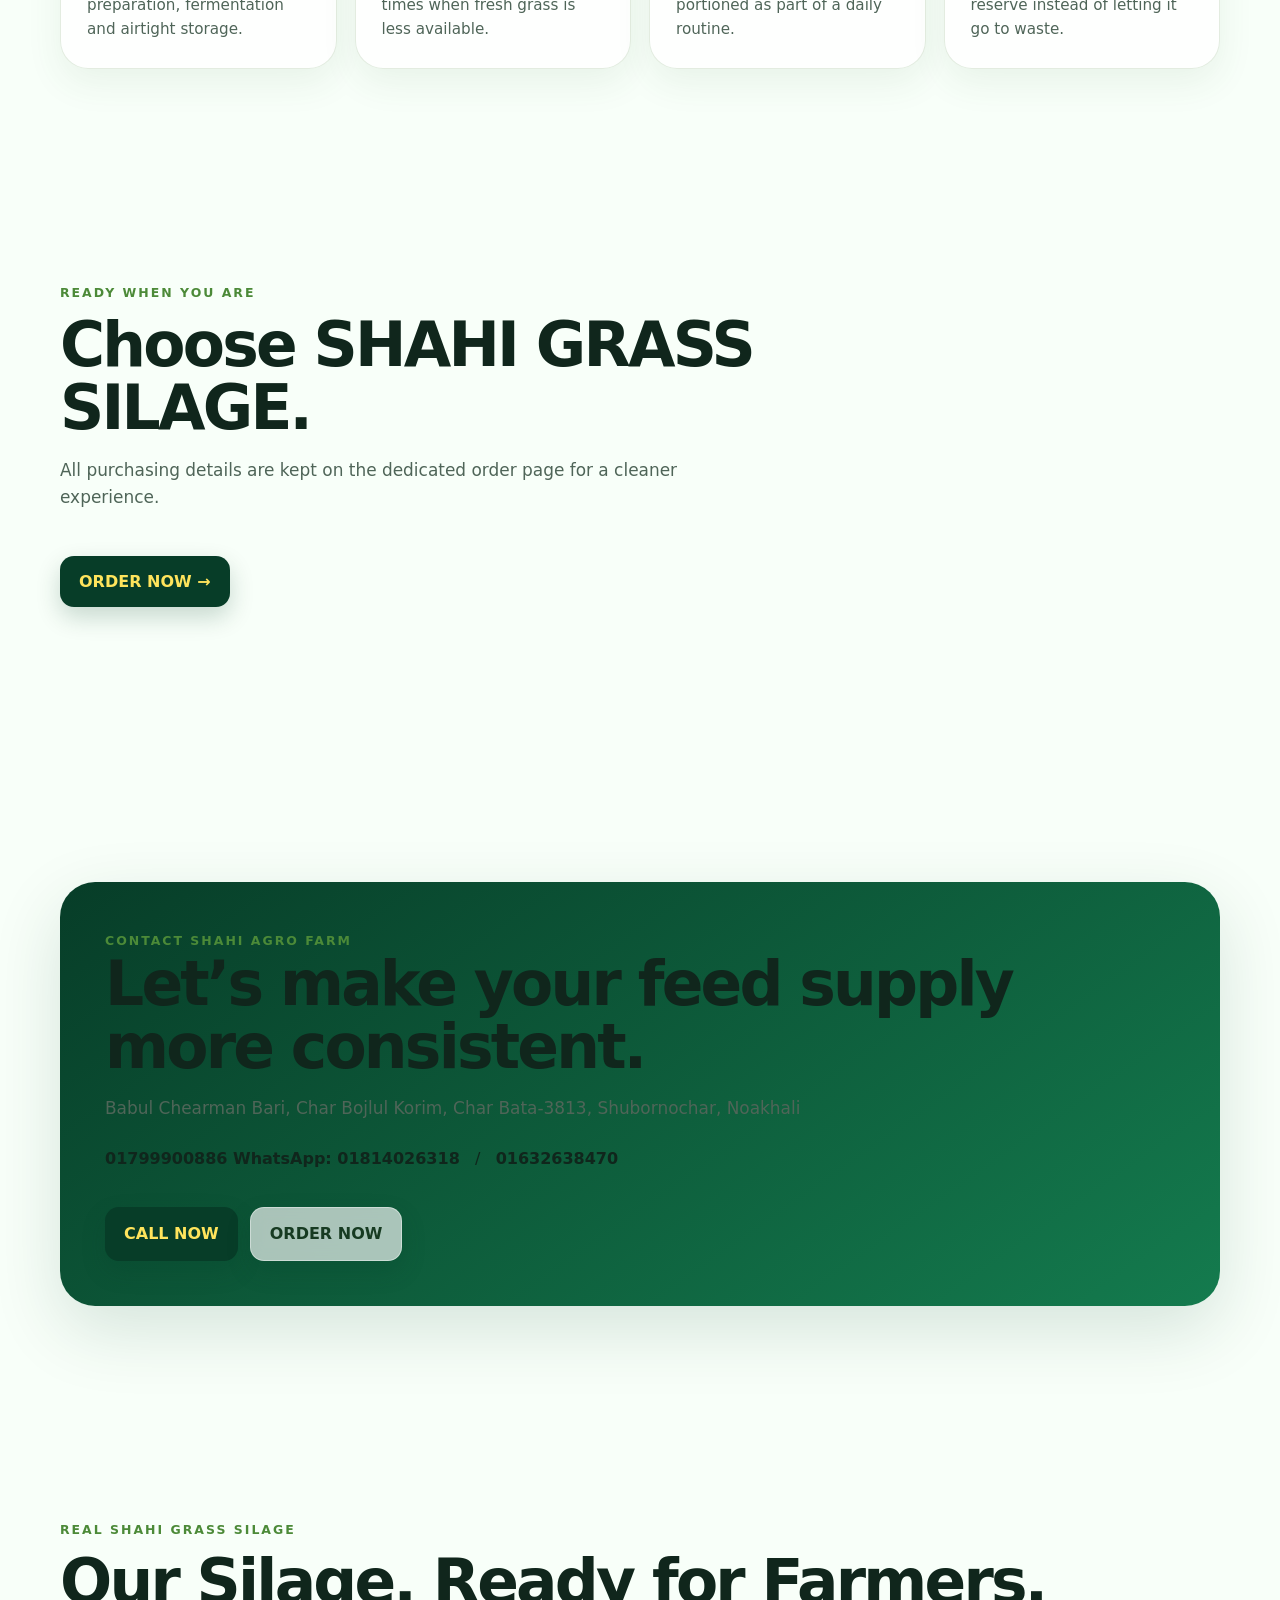
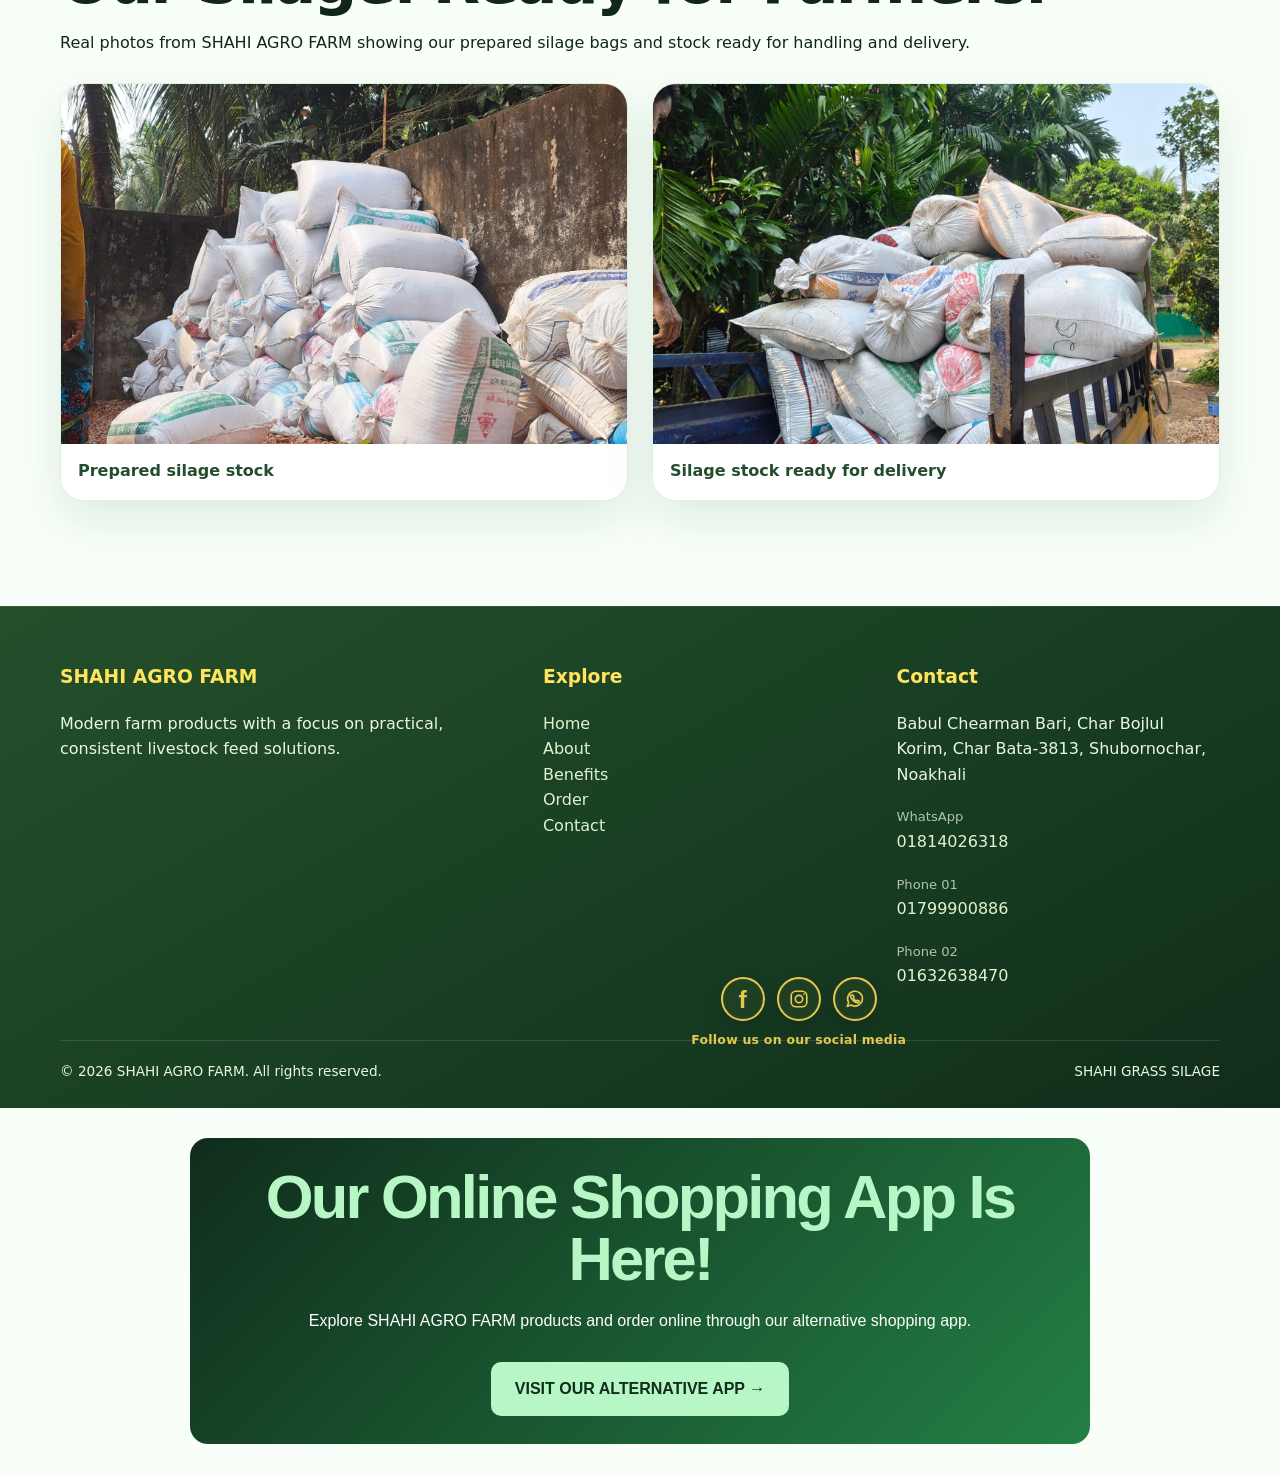
==== commit 7c872a69: "Update index.html" ====
--- a/index.html
+++ b/index.html
@@ -1,6 +1,8 @@
 <!doctype html>
 <html lang="en">
-<head><meta name="google-site-verification" content="x7e2Lhpix-i3idj4AXVaFkL1f0oEpn9eEP7M3iAxgcM" />
+<head>
+ <link rel="icon" type="image/png" href="logo.png">
+<meta name="google-site-verification" content="x7e2Lhpix-i3idj4AXVaFkL1f0oEpn9eEP7M3iAxgcM" />
 <meta charset="utf-8">
 <meta name="viewport" content="width=device-width,initial-scale=1">
 <meta name="description" content="SHAHI AGRO FARM provides quality grass silage for healthy livestock feeding in Bangladesh. Explore our silage, benefits, ordering and contact information.">
@@ -175,4 +177,57 @@
 <div class="container footer-bottom"><span>© 2026 SHAHI AGRO FARM. All rights reserved.</span><span>SHAHI GRASS SILAGE</span></div>
 </footer>
 <script src="script.js"></script>
-</body></html>
+</body>
+<!-- SHAHI AGRO FARM Alternative App Promotion -->
+<style>
+  .shahi-app-promo {
+    margin: 30px auto;
+    padding: 28px 18px;
+    max-width: 900px;
+    text-align: center;
+    color: #ffffff;
+    background: linear-gradient(135deg, #102c1c, #238044);
+    border-radius: 18px;
+    font-family: Arial, sans-serif;
+  }
+
+  .shahi-app-promo h2 {
+    margin: 0 0 12px;
+    color: #b7f7c5;
+  }
+
+  .shahi-app-promo p {
+    line-height: 1.7;
+  }
+
+  .shahi-app-promo a {
+    display: inline-block;
+    margin-top: 12px;
+    padding: 14px 24px;
+    background: #b7f7c5;
+    color: #102c1c;
+    text-decoration: none;
+    font-weight: bold;
+    border-radius: 10px;
+  }
+
+  .shahi-app-promo a:hover {
+    background: #ffffff;
+  }
+</style>
+
+<section class="shahi-app-promo">
+  <h2>Our Online Shopping App Is Here!</h2>
+  <p>
+    Explore SHAHI AGRO FARM products and order online
+    through our alternative shopping app.
+  </p>
+  <a
+    href="https://shahiagrofarm.lovable.app/"
+    target="_blank"
+    rel="noopener noreferrer">
+    VISIT OUR ALTERNATIVE APP →
+  </a>
+</section>
+<!-- End SHAHI AGRO FARM App Promotion -->
+</html>
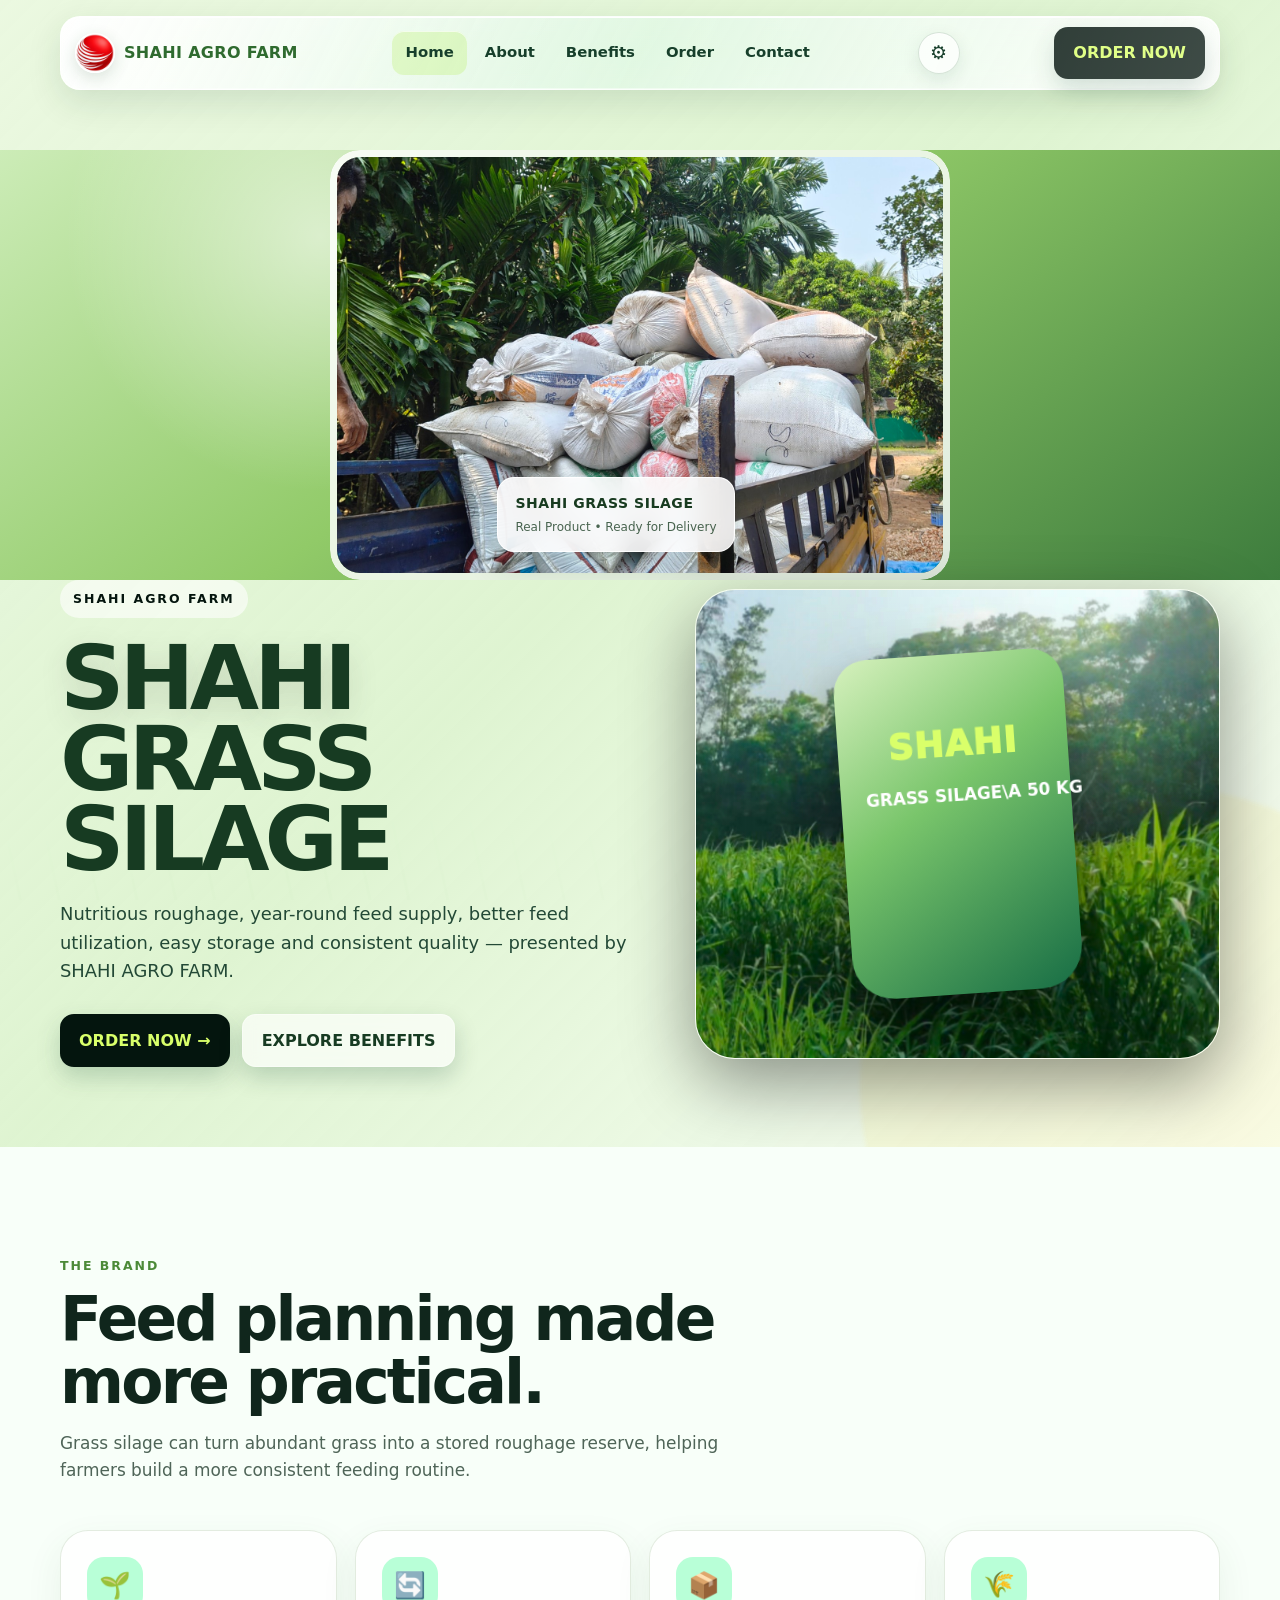
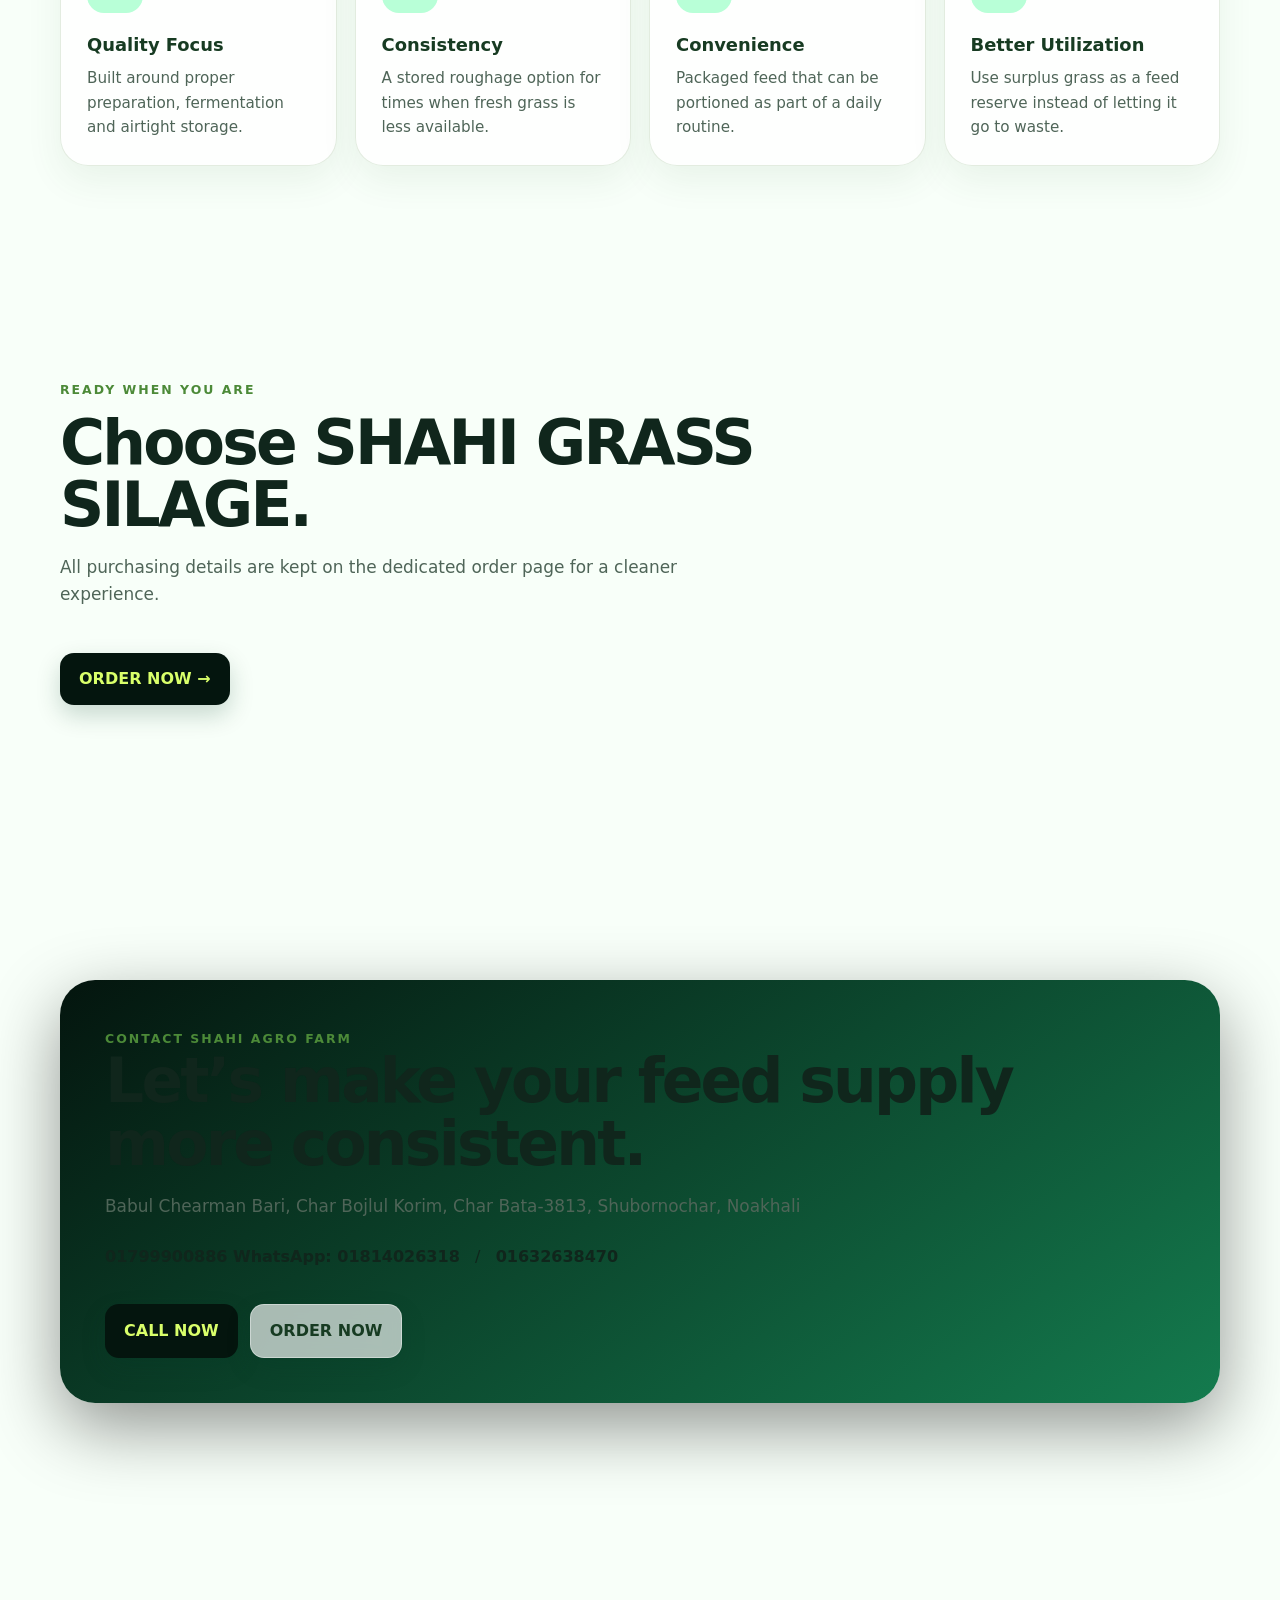
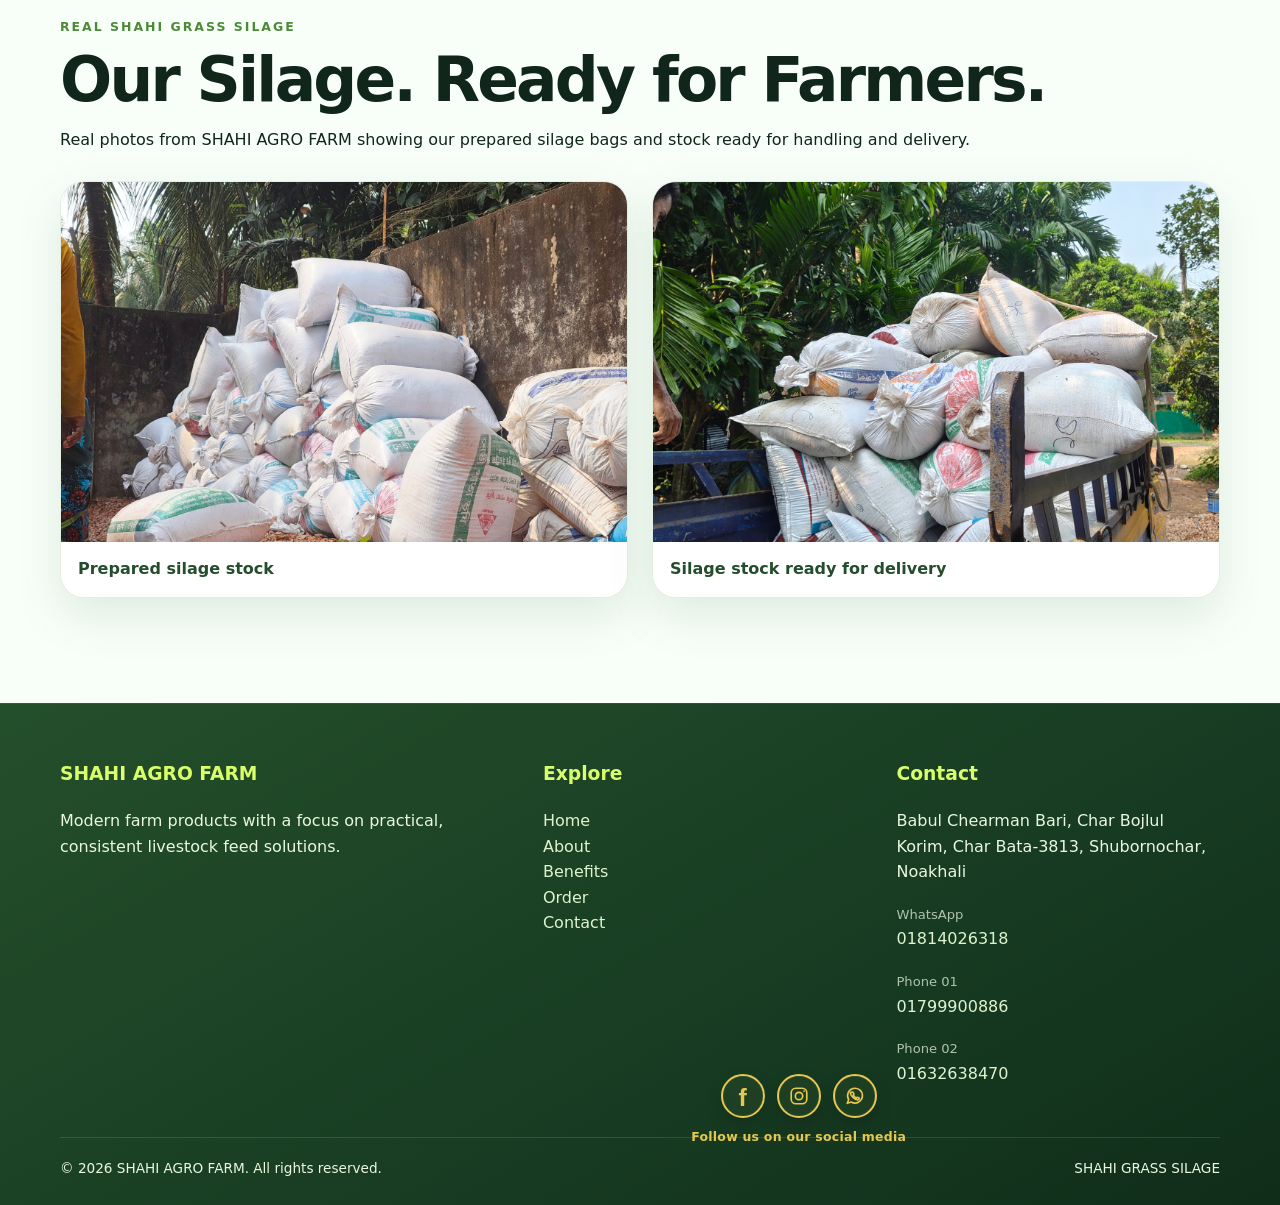
==== commit f0ab17ef: "Add files via upload" ====
--- a/index.html
+++ b/index.html
@@ -1,20 +1,10 @@
 <!doctype html>
 <html lang="en">
 <head>
- <link rel="icon" type="image/png" href="logo.png">
-<meta name="google-site-verification" content="x7e2Lhpix-i3idj4AXVaFkL1f0oEpn9eEP7M3iAxgcM" />
 <meta charset="utf-8">
 <meta name="viewport" content="width=device-width,initial-scale=1">
-<meta name="description" content="SHAHI AGRO FARM provides quality grass silage for healthy livestock feeding in Bangladesh. Explore our silage, benefits, ordering and contact information.">
-<title>SHAHI AGRO FARM | Premium Grass Silage in Bangladesh</title>
-
-<meta name="robots" content="index, follow">
-<link rel="canonical" href="https://shahiagrofarm.github.io/SHAHI-AGRO-FARM-WEB/">
-<meta property="og:type" content="website">
-<meta property="og:title" content="SHAHI AGRO FARM | Premium Grass Silage in Bangladesh">
-<meta property="og:description" content="SHAHI AGRO FARM provides quality grass silage for healthy livestock feeding in Bangladesh. Explore our silage, benefits, ordering and contact information.">
-<meta property="og:url" content="https://shahiagrofarm.github.io/SHAHI-AGRO-FARM-WEB/">
-<meta property="og:site_name" content="SHAHI AGRO FARM">
+<meta name="description" content="SHAHI AGRO FARM presents SHAHI GRASS SILAGE.">
+<title>Home | SHAHI AGRO FARM</title>
 <link rel="stylesheet" href="style.css">
 </head>
 <body data-page="home">
@@ -58,47 +48,35 @@
 
 <main>
 <section class="hero">
-  <div class="container hero-grid hero-modern-layout">
-    <div class="hero-copy reveal">
-      <span class="kicker">SHAHI AGRO FARM</span>
-      <h1>SHAHI <span>GRASS SILAGE</span></h1>
-      <p class="hero-description">A practical grass-silage feed solution from SHAHI AGRO FARM — prepared for convenient storage, regular feeding and easy delivery.</p>
-
-      <div class="hero-details" aria-label="SHAHI GRASS SILAGE highlights">
-        <div class="hero-detail-card">
-          <strong>50 KG</strong>
-          <span>Per Packet</span>
-        </div>
-        <div class="hero-detail-card">
-          <strong>READY</strong>
-          <span>For Delivery</span>
-        </div>
-        <div class="hero-detail-card">
-          <strong>FARM</strong>
-          <span>Focused Quality</span>
-        </div>
-      </div>
-
-      <div class="hero-mini-line"><span></span> Practical feed • Easy storage • Consistent supply</div>
-
-      <div class="hero-actions">
-        <a class="btn" data-order href="order.html">ORDER NOW →</a>
-        <a class="btn alt" href="benefits.html">EXPLORE BENEFITS</a>
-      </div>
-    </div>
-
-    <div class="hero-real-photo-mockup hero-side-photo reveal">
-      <div class="hero-photo-stack">
-        <img class="hero-photo hero-photo-slide is-active" src="assets/silage-stock-2.jpg" alt="SHAHI GRASS SILAGE bags ready for delivery">
-        <img class="hero-photo hero-photo-slide" src="assets/silage-stock-1.jpg" alt="SHAHI GRASS SILAGE prepared stock">
-        <div class="hero-photo-badge">
-          <strong>SHAHI GRASS SILAGE</strong>
-          <span>Real Product • Ready for Delivery</span>
-        </div>
-        <div class="hero-photo-glow" aria-hidden="true"></div>
-      </div>
+<div class="hero-visual hero-real-photo-mockup reveal">
+  <div class="hero-photo-stack">
+    <img class="hero-photo hero-photo-main hero-photo-slide is-active" src="assets/silage-stock-2.jpg"
+         alt="SHAHI GRASS SILAGE bags ready for delivery">
+    <img class="hero-photo hero-photo-small hero-photo-slide" src="assets/silage-stock-1.jpg"
+         alt="SHAHI GRASS SILAGE prepared stock">
+    <div class="hero-photo-badge">
+      <strong>SHAHI GRASS SILAGE</strong>
+      <span>Real Product • Ready for Delivery</span>
     </div>
   </div>
+</div>
+
+<div class="container hero-grid">
+<div class="reveal">
+<span class="kicker">SHAHI AGRO FARM</span>
+<h1>SHAHI <span>GRASS SILAGE</span></h1>
+<p>Nutritious roughage, year-round feed supply, better feed utilization, easy storage and consistent quality — presented by SHAHI AGRO FARM.</p>
+<div class="hero-actions">
+<a class="btn" data-order href="order.html">ORDER NOW →</a>
+<a class="btn alt" href="benefits.html">EXPLORE BENEFITS</a>
+</div>
+</div>
+<div class="visual reveal grass-hero-visual">
+  <div class="grass-image"></div>
+  <div class="grass-glow"></div>
+  <div class="silage-bag"></div>
+</div>
+</div>
 </section>
 
 <section class="section">
@@ -177,57 +155,4 @@
 <div class="container footer-bottom"><span>© 2026 SHAHI AGRO FARM. All rights reserved.</span><span>SHAHI GRASS SILAGE</span></div>
 </footer>
 <script src="script.js"></script>
-</body>
-<!-- SHAHI AGRO FARM Alternative App Promotion -->
-<style>
-  .shahi-app-promo {
-    margin: 30px auto;
-    padding: 28px 18px;
-    max-width: 900px;
-    text-align: center;
-    color: #ffffff;
-    background: linear-gradient(135deg, #102c1c, #238044);
-    border-radius: 18px;
-    font-family: Arial, sans-serif;
-  }
-
-  .shahi-app-promo h2 {
-    margin: 0 0 12px;
-    color: #b7f7c5;
-  }
-
-  .shahi-app-promo p {
-    line-height: 1.7;
-  }
-
-  .shahi-app-promo a {
-    display: inline-block;
-    margin-top: 12px;
-    padding: 14px 24px;
-    background: #b7f7c5;
-    color: #102c1c;
-    text-decoration: none;
-    font-weight: bold;
-    border-radius: 10px;
-  }
-
-  .shahi-app-promo a:hover {
-    background: #ffffff;
-  }
-</style>
-
-<section class="shahi-app-promo">
-  <h2>Our Online Shopping App Is Here!</h2>
-  <p>
-    Explore SHAHI AGRO FARM products and order online
-    through our alternative shopping app.
-  </p>
-  <a
-    href="https://shahiagrofarm.lovable.app/"
-    target="_blank"
-    rel="noopener noreferrer">
-    VISIT OUR ALTERNATIVE APP →
-  </a>
-</section>
-<!-- End SHAHI AGRO FARM App Promotion -->
-</html>
+</body></html>
--- a/style.css
+++ b/style.css
@@ -1398,213 +1398,45 @@
   .footer-social > span { text-align: right !important; }
 }
 
-/* =========================================================
-   HOME HERO — MODERN SIDE-BY-SIDE PRODUCT PRESENTATION
-   Keeps the existing two-photo 5-second slideshow, but moves
-   the product image to the side and adds useful farm details.
-   ========================================================= */
-body[data-page="home"] .hero-modern-layout {
-  grid-template-columns: minmax(0, 1.02fr) minmax(360px, .98fr) !important;
-  gap: clamp(38px, 6vw, 82px) !important;
-  align-items: center !important;
-  min-height: calc(100vh - 80px) !important;
-}
-
-body[data-page="home"] .hero-copy {
-  max-width: 650px !important;
-  padding: 24px 0 !important;
-  position: relative !important;
-  z-index: 3 !important;
-}
-
-body[data-page="home"] .hero-copy h1 {
-  font-size: clamp(3.4rem, 7.3vw, 6.5rem) !important;
-  line-height: .86 !important;
-  margin: 22px 0 18px !important;
-  letter-spacing: -.065em !important;
-}
-
-body[data-page="home"] .hero-description {
-  max-width: 590px !important;
-  margin: 0 !important;
-  font-size: clamp(.98rem, 1.5vw, 1.12rem) !important;
-  line-height: 1.7 !important;
-}
-
-body[data-page="home"] .hero-details {
-  display: grid !important;
-  grid-template-columns: repeat(3, minmax(0, 1fr)) !important;
-  gap: 11px !important;
-  margin: 25px 0 13px !important;
-  max-width: 610px !important;
-}
-
-body[data-page="home"] .hero-detail-card {
-  min-height: 84px !important;
-  padding: 14px 13px !important;
-  border-radius: 18px !important;
-  border: 1px solid rgba(47,107,47,.15) !important;
-  background: rgba(255,255,255,.52) !important;
-  box-shadow: 0 12px 30px rgba(47,107,47,.08) !important;
-  backdrop-filter: blur(10px) !important;
-  -webkit-backdrop-filter: blur(10px) !important;
-}
-
-body[data-page="home"] .hero-detail-card strong {
-  display: block !important;
-  color: #2f6b2f !important;
-  font-size: .98rem !important;
-  line-height: 1.1 !important;
-  letter-spacing: .04em !important;
-}
-
-body[data-page="home"] .hero-detail-card span {
-  display: block !important;
-  margin-top: 5px !important;
-  color: #557056 !important;
-  font-size: .74rem !important;
-  line-height: 1.25 !important;
-  font-weight: 750 !important;
-}
-
-body[data-page="home"] .hero-mini-line {
-  display: flex !important;
-  align-items: center !important;
-  gap: 9px !important;
-  color: #365d36 !important;
-  font-size: .78rem !important;
-  font-weight: 800 !important;
-  letter-spacing: .015em !important;
-}
-
-body[data-page="home"] .hero-mini-line span {
-  width: 28px !important;
-  height: 3px !important;
-  border-radius: 999px !important;
-  background: #72b94b !important;
-  box-shadow: 0 0 14px rgba(114,185,75,.55) !important;
-  flex: 0 0 28px !important;
-}
-
-body[data-page="home"] .hero-side-photo {
-  min-height: 0 !important;
-  height: auto !important;
-  width: 100% !important;
-  display: block !important;
-  position: relative !important;
-  z-index: 2 !important;
-}
-
-body[data-page="home"] .hero-side-photo .hero-photo-stack {
-  width: 100% !important;
-  height: clamp(430px, 54vw, 560px) !important;
-  min-height: 0 !important;
-  margin: 0 !important;
-  border-radius: 34px !important;
-  overflow: hidden !important;
-  position: relative !important;
-  border: 1px solid rgba(255,255,255,.72) !important;
-  background: rgba(255,255,255,.18) !important;
-  box-shadow: 0 30px 75px rgba(31,83,38,.20) !important;
-  transform: rotate(1.2deg) !important;
-}
-
-body[data-page="home"] .hero-side-photo .hero-photo-slide {
-  position: absolute !important;
-  inset: 0 !important;
-  width: 100% !important;
-  height: 100% !important;
-  object-fit: cover !important;
-  object-position: center !important;
-  margin: 0 !important;
-  border: 0 !important;
-  border-radius: 34px !important;
-  transform: scale(1.015) !important;
-  opacity: 0 !important;
-  z-index: 1 !important;
-  transition: opacity 1.4s ease-in-out, transform 5s ease-in-out !important;
-  filter: saturate(1.06) contrast(1.03) !important;
-}
-
-body[data-page="home"] .hero-side-photo .hero-photo-slide.is-active {
-  opacity: 1 !important;
-  z-index: 2 !important;
-  transform: scale(1) !important;
-}
-
-body[data-page="home"] .hero-side-photo .hero-photo-badge {
-  left: 8% !important;
-  bottom: 8% !important;
-  z-index: 6 !important;
-  padding: 15px 18px !important;
-  border-radius: 18px !important;
-  background: rgba(255,255,255,.84) !important;
-  box-shadow: 0 18px 40px rgba(22,70,31,.18) !important;
-}
-
-body[data-page="home"] .hero-photo-glow {
-  position: absolute !important;
-  inset: auto -10% -16% -10% !important;
-  height: 42% !important;
-  z-index: 4 !important;
-  pointer-events: none !important;
-  background: radial-gradient(ellipse at 50% 100%, rgba(185,239,103,.48), rgba(53,168,90,.08) 52%, transparent 74%) !important;
-  filter: blur(9px) !important;
-  animation: heroPhotoGlow 4.5s ease-in-out infinite !important;
-}
-
-body[data-page="home"] .hero-side-photo::before {
-  content: "" !important;
-  position: absolute !important;
-  width: 120px !important;
-  height: 120px !important;
-  right: -35px !important;
-  top: -35px !important;
-  z-index: 5 !important;
-  border-radius: 50% !important;
-  background: rgba(255,228,92,.24) !important;
-  filter: blur(5px) !important;
-  animation: heroPhotoOrb 5s ease-in-out infinite !important;
-}
-
-@keyframes heroPhotoGlow {
-  0%, 100% { opacity: .42; transform: translateY(5px) scale(.94); }
-  50% { opacity: .78; transform: translateY(-5px) scale(1.04); }
-}
-
-@keyframes heroPhotoOrb {
-  0%, 100% { transform: translate(0,0) scale(.9); opacity: .5; }
-  50% { transform: translate(-22px, 14px) scale(1.12); opacity: .85; }
-}
-
-body[data-theme="dark"] .hero-detail-card {
-  background: rgba(12,45,26,.56) !important;
-  border-color: rgba(196,232,190,.15) !important;
-}
-body[data-theme="dark"] .hero-detail-card strong { color: #d9f5bf !important; }
-body[data-theme="dark"] .hero-detail-card span,
-body[data-theme="dark"] .hero-mini-line { color: rgba(239,255,233,.78) !important; }
-
-@media (max-width: 900px) {
-  body[data-page="home"] .hero-modern-layout {
-    grid-template-columns: 1fr !important;
-    gap: 30px !important;
-    min-height: 0 !important;
-  }
-  body[data-page="home"] .hero-copy { max-width: 720px !important; }
-  body[data-page="home"] .hero-side-photo { order: -1 !important; }
-  body[data-page="home"] .hero-side-photo .hero-photo-stack {
-    height: 430px !important;
-    transform: rotate(.6deg) !important;
-  }
-}
-
-@media (max-width: 560px) {
-  body[data-page="home"] .hero-copy h1 { font-size: 3.35rem !important; }
-  body[data-page="home"] .hero-details { gap: 8px !important; }
-  body[data-page="home"] .hero-detail-card { min-height: 76px !important; padding: 12px 9px !important; }
-  body[data-page="home"] .hero-detail-card strong { font-size: .82rem !important; }
-  body[data-page="home"] .hero-detail-card span { font-size: .66rem !important; }
-  body[data-page="home"] .hero-mini-line { font-size: .68rem !important; }
-  body[data-page="home"] .hero-side-photo .hero-photo-stack { height: 360px !important; }
-}
+
+/* SHAHI AGRO FARM — Emerald 3D Motion Upgrade (keeps existing page structure) */
+:root{--deep:#04150e;--deep2:#073d28;--green:#00d978;--mint:#b8ffd7;--lime:#9cff3c;--yellow:#d9ff6a;--ink:#eafff1;--muted:#a5c5b2;--line:rgba(83,255,165,.2);--shadow:0 24px 70px rgba(0,0,0,.42)}
+body[data-theme="dark"]{background:#030906;color:#eafff1}
+body[data-theme="dark"] .nav{background:rgba(3,15,9,.82);border-color:rgba(102,255,165,.22);box-shadow:0 12px 42px #0008}
+body[data-theme="dark"] .brand{color:#d8ffe6}
+body[data-theme="dark"] .navlinks a:hover,body[data-theme="dark"] .navlinks a.active{background:rgba(0,217,120,.16);color:#9cffc4}
+body[data-theme="dark"] .hero{background:radial-gradient(ellipse at 76% 20%,rgba(0,255,128,.24),transparent 31%),radial-gradient(ellipse at 12% 95%,rgba(35,148,75,.22),transparent 38%),linear-gradient(135deg,#020805 0%,#061b10 48%,#063d27 100%)}
+body[data-theme="dark"] .hero:before{background:radial-gradient(circle,rgba(0,255,128,.19),transparent 68%);filter:blur(10px)}
+body[data-theme="dark"] .hero h1 span{color:#effff5;text-shadow:0 0 30px rgba(0,255,128,.16)}
+body[data-theme="dark"] .hero p{color:#c6e9d3}
+body[data-theme="dark"] .kicker{color:#a5ffca;background:rgba(0,217,120,.12);border:1px solid rgba(0,255,128,.24)}
+body[data-theme="dark"] .navcta,body[data-theme="dark"] .btn{background:linear-gradient(120deg,#00a95e,#51ff9a);color:#02170b;box-shadow:0 10px 30px rgba(0,255,128,.2)}
+body[data-theme="dark"] .btn.alt{color:#eafff1;background:rgba(3,20,11,.5);border-color:rgba(131,255,177,.35)}
+body[data-theme="dark"] .section{background:linear-gradient(180deg,#050d08,#071a10)}
+body[data-theme="dark"] .section.altbg{background:linear-gradient(145deg,#06150c,#0b2616)}
+body[data-theme="dark"] .section.dark{background:linear-gradient(145deg,#020805,#063b24)}
+body[data-theme="dark"] .section-head h2,body[data-theme="dark"] .section h3,body[data-theme="dark"] .section p,body[data-theme="dark"] .section li{color:#e5ffed}
+body[data-theme="dark"] .card,body[data-theme="dark"] .benefit-card,body[data-theme="dark"] .contact-card,body[data-theme="dark"] .order-card{background:linear-gradient(145deg,rgba(11,38,22,.92),rgba(3,14,8,.96));border-color:rgba(98,255,159,.18);box-shadow:0 16px 42px rgba(0,0,0,.24)}
+body[data-theme="dark"] .visual{background:linear-gradient(145deg,rgba(13,72,39,.72),rgba(2,14,8,.76));border-color:rgba(119,255,169,.26);box-shadow:0 24px 65px rgba(0,0,0,.38),inset 0 0 35px rgba(0,255,128,.05)}
+body[data-theme="dark"] .grass-hero-visual{background:linear-gradient(145deg,rgba(8,48,27,.85),rgba(2,12,7,.92))!important}
+body[data-theme="dark"] .hero-photo{border-color:rgba(5,26,14,.88);box-shadow:0 30px 80px rgba(0,0,0,.5),0 0 32px rgba(0,255,128,.14)}
+body[data-theme="dark"] .hero-photo-badge{background:rgba(2,18,9,.86);border:1px solid rgba(105,255,163,.3);color:#e8fff0;backdrop-filter:blur(18px)}
+body[data-theme="dark"] .settings-panel{background:rgba(3,17,9,.97);border-color:rgba(105,255,163,.25);color:#eafff1}
+body[data-theme="dark"] input,body[data-theme="dark"] select,body[data-theme="dark"] textarea{background:#06140b;color:#eafff1;border-color:#245a38}
+body[data-theme="dark"] footer{color:#a5c5b2}
+.hero-real-photo-mockup,.grass-hero-visual{perspective:1200px;transform-style:preserve-3d}
+.hero-photo-stack{transform-style:preserve-3d;animation:shahiSceneFloat 8s ease-in-out infinite}
+.hero-photo-main{transform:rotateY(-7deg) rotateX(2deg) rotateZ(2deg);transition:transform .7s cubic-bezier(.2,.8,.2,1)}
+.hero-photo-small{transform:translateZ(48px) rotateY(8deg) rotateZ(-5deg);transition:transform .7s cubic-bezier(.2,.8,.2,1)}
+.hero-photo-stack:hover .hero-photo-main{transform:translateZ(26px) rotateY(-2deg) rotateX(0) rotateZ(0)}
+.hero-photo-stack:hover .hero-photo-small{transform:translateZ(70px) rotateY(0) rotateZ(-2deg)}
+.silage-bag{transform-style:preserve-3d;filter:drop-shadow(0 30px 35px rgba(0,0,0,.32));animation:shahiBagFloat 5.4s ease-in-out infinite,shahiBagTurn 12s ease-in-out infinite}
+.grass-glow{mix-blend-mode:screen}
+body[data-theme="dark"] .grass-glow{background:radial-gradient(circle at 65% 25%,rgba(0,255,128,.28),transparent 34%),radial-gradient(circle at 25% 75%,rgba(128,255,49,.15),transparent 30%)}
+.card,.benefit-card,.contact-card,.order-card,.silage-photo-card{transition:transform .35s ease,box-shadow .35s ease,border-color .35s ease;transform-style:preserve-3d}
+body[data-theme="dark"] .card:hover,body[data-theme="dark"] .benefit-card:hover,body[data-theme="dark"] .contact-card:hover,body[data-theme="dark"] .order-card:hover{transform:translateY(-7px) rotateX(1deg);box-shadow:0 24px 55px rgba(0,0,0,.34),0 0 24px rgba(0,255,128,.09);border-color:rgba(0,255,128,.42)}
+@keyframes shahiSceneFloat{0%,100%{transform:translateY(0) rotateX(0)}50%{transform:translateY(-9px) rotateX(1.3deg)}}
+@keyframes shahiBagFloat{0%,100%{translate:0 0}50%{translate:0 -13px}}
+@keyframes shahiBagTurn{0%,100%{rotate:0deg}50%{rotate:1.2deg}}
+@media(prefers-reduced-motion:reduce){.hero-photo-stack,.silage-bag,.grass-image,.grass-glow{animation:none!important;transition:none!important}.hero-photo-stack:hover .hero-photo-main,.hero-photo-stack:hover .hero-photo-small{transform:none}}
+@media(max-width:760px){.hero-photo-stack{animation-duration:10s}.hero-real-photo-mockup{min-height:330px}.hero-photo-stack{min-height:320px}.hero-photo-main{height:285px}.hero-photo-small{height:170px}.visual{min-height:360px}}
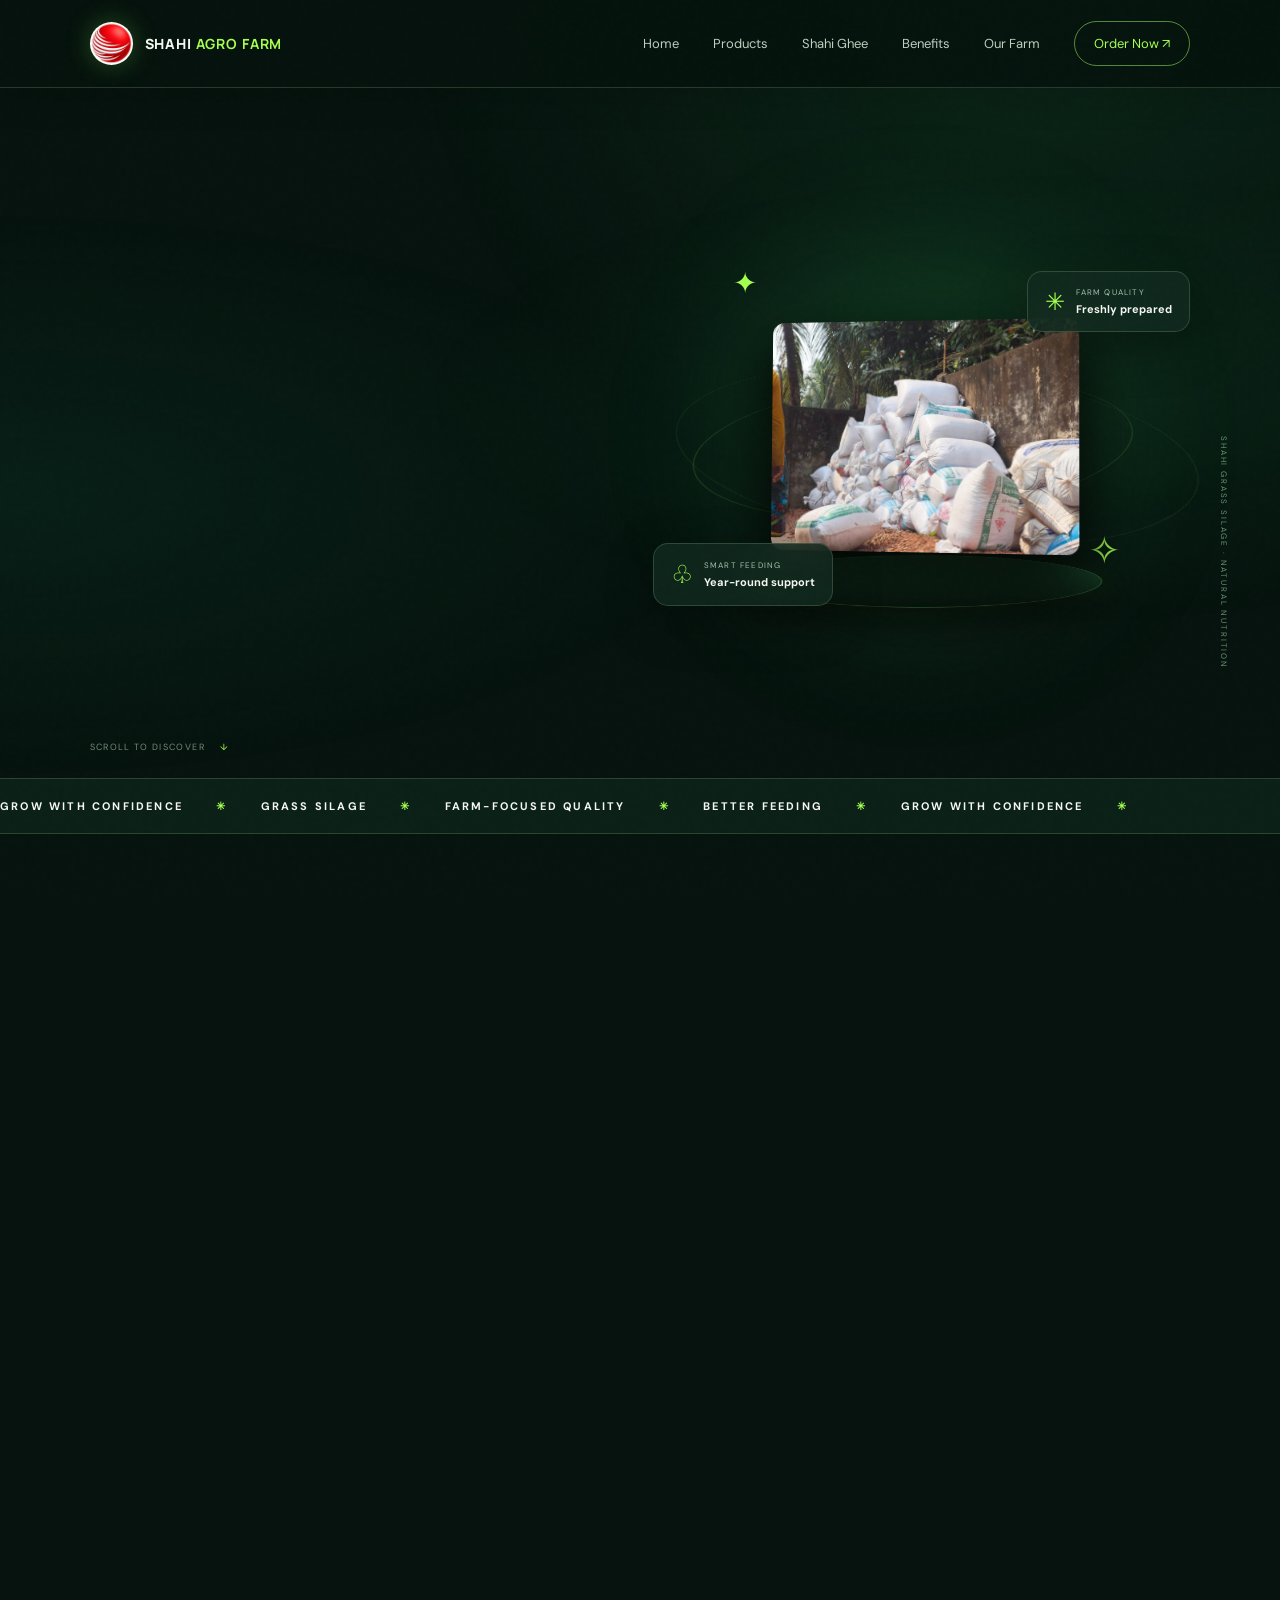
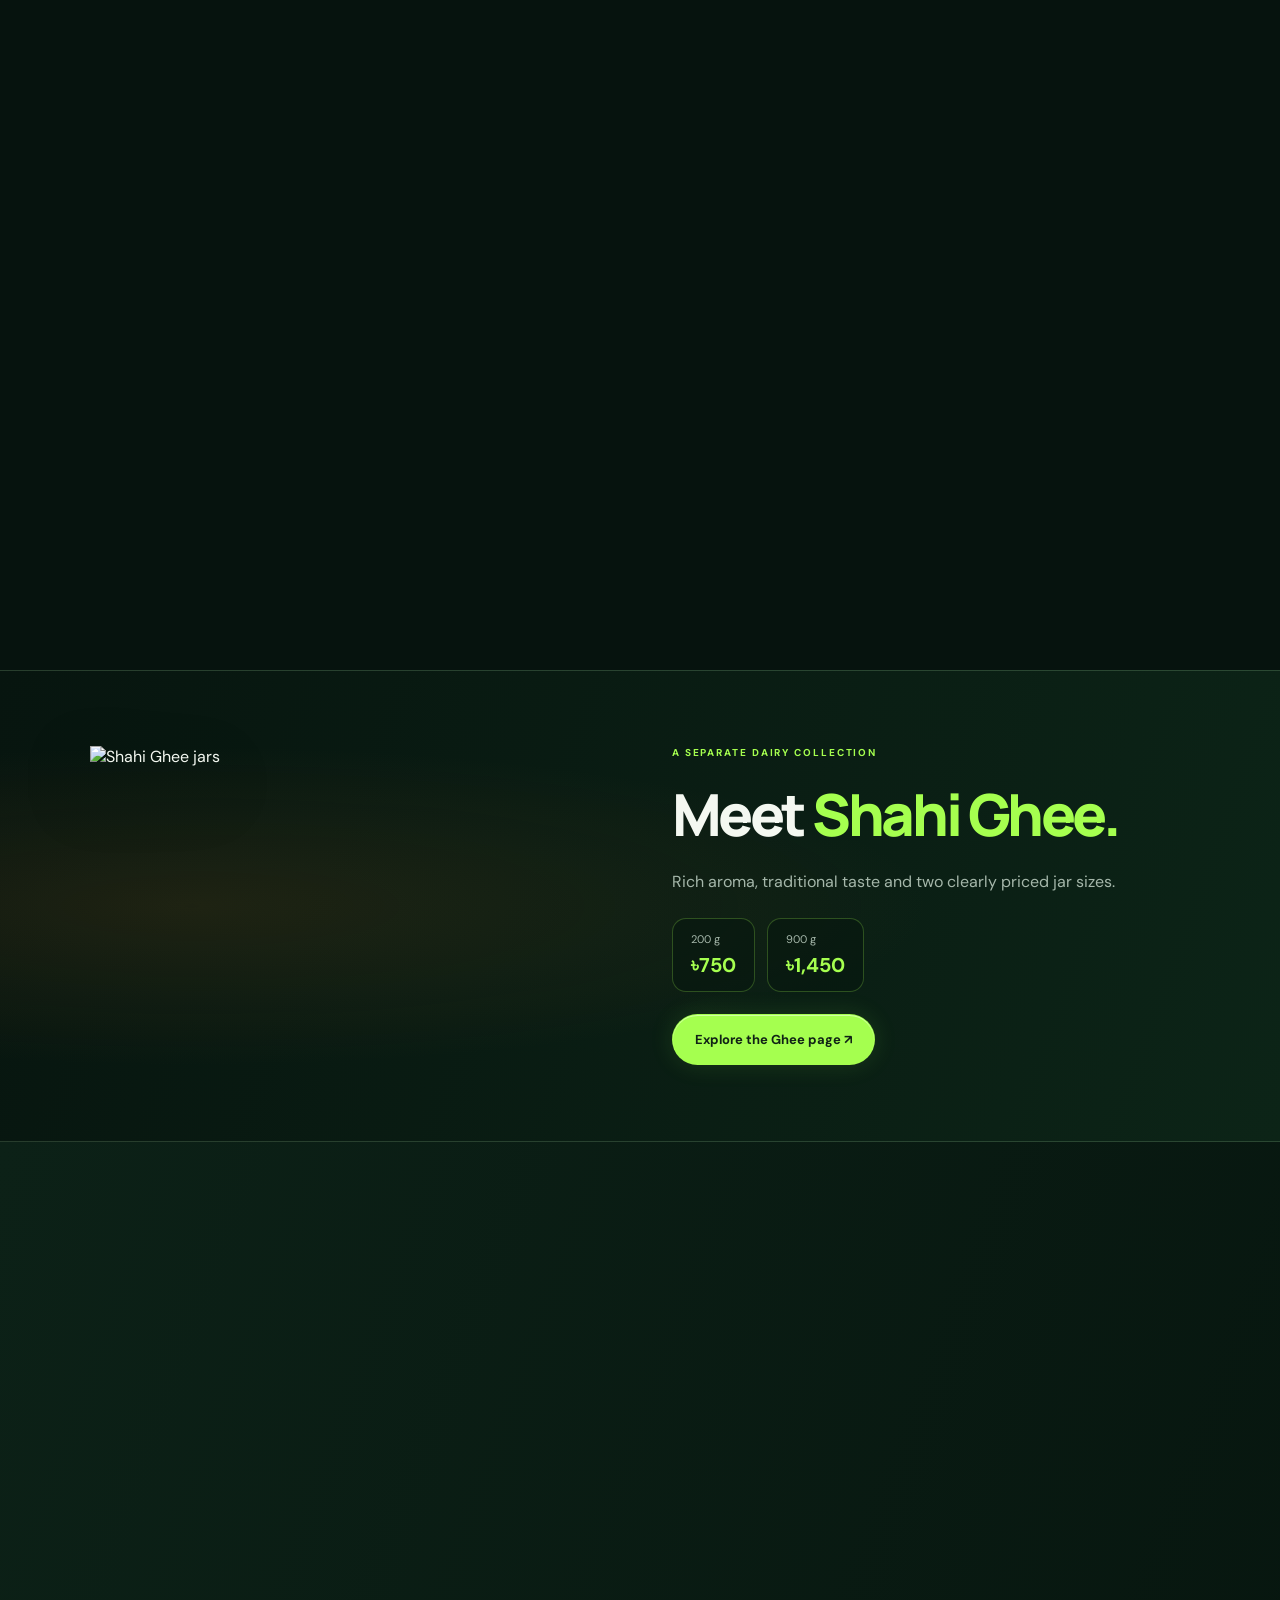
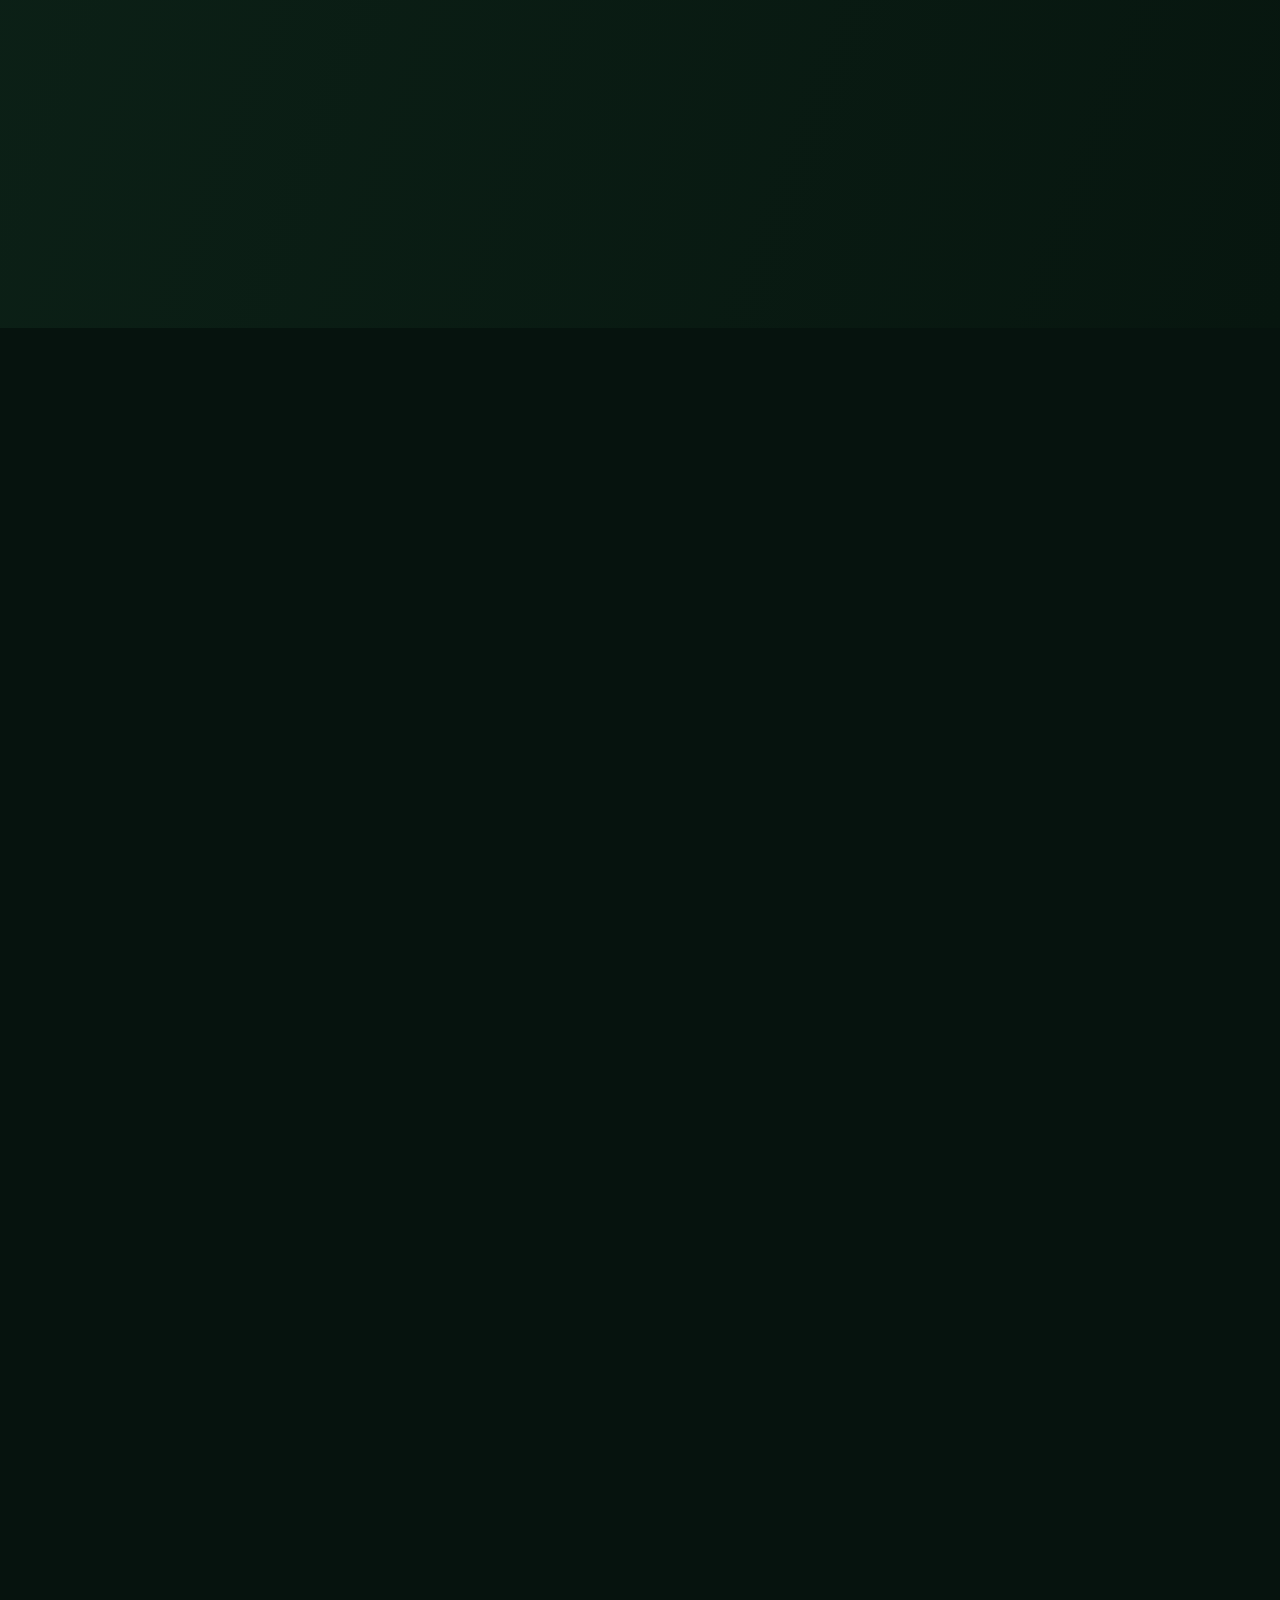
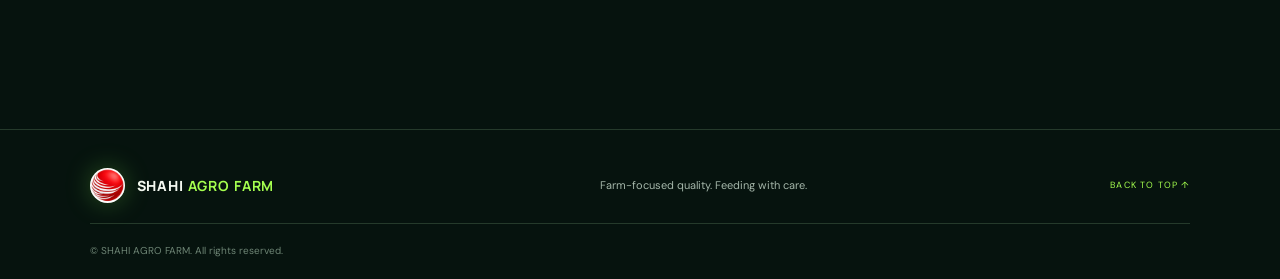
==== commit 93f8aaf8: "Add files via upload" ====
--- a/index.html
+++ b/index.html
@@ -1,158 +1,21 @@
 <!doctype html>
 <html lang="en">
 <head>
-<meta charset="utf-8">
-<meta name="viewport" content="width=device-width,initial-scale=1">
-<meta name="description" content="SHAHI AGRO FARM presents SHAHI GRASS SILAGE.">
-<title>Home | SHAHI AGRO FARM</title>
-<link rel="stylesheet" href="style.css">
+<meta charset="utf-8"><meta name="viewport" content="width=device-width,initial-scale=1">
+<title>SHAHI AGRO FARM | Premium Grass Silage, Shahi Ghee & Dairy</title>
+<meta name="description" content="SHAHI AGRO FARM — premium grass silage, Shahi Ghee and dairy products. Order directly from our farm.">
+<meta name="theme-color" content="#061b13"><link rel="icon" href="assets/logo.png"><link rel="stylesheet" href="style.css">
 </head>
-<body data-page="home">
-<header class="nav">
-  <a class="brand" href="index.html" aria-label="SHAHI AGRO FARM home"><span class="brand-lockup"><img src="assets/logo.png" class="nav-brand-logo" alt="SHAHI AGRO FARM logo"><span class="brand-name">SHAHI AGRO FARM</span></span></a>
-  <button class="menu" aria-label="Open menu">☰</button>
-  <nav class="navlinks">
-    <a href="index.html" data-page="home" data-i18n="home">Home</a>
-    <a href="about.html" data-page="about" data-i18n="about">About</a>
-    <a href="benefits.html" data-page="benefits" data-i18n="benefits">Benefits</a>
-    <a href="order.html" data-page="order" data-i18n="order">Order</a>
-    <a href="contact.html" data-page="contact" data-i18n="contact">Contact</a>
-  </nav>
-  <div class="nav-tools">
-    <button class="settings-btn" id="settingsBtn" type="button" aria-label="Settings" title="Settings">⚙</button>
-  </div>
-  <a class="navcta" href="order.html" data-i18n="orderNow">ORDER NOW</a>
-</header>
-
-<div class="settings-panel" id="settingsPanel" aria-hidden="true">
-  <div class="settings-head">
-    <strong data-i18n="settings">Settings</strong>
-    <button type="button" id="closeSettings" aria-label="Close settings">×</button>
-  </div>
-  <div class="settings-row">
-    <span data-i18n="language">Language</span>
-    <div class="settings-options">
-      <button type="button" class="setting-choice" data-language="en">English</button>
-      <button type="button" class="setting-choice" data-language="bn">বাংলা</button>
-    </div>
-  </div>
-  <div class="settings-row">
-    <span data-i18n="theme">Theme</span>
-    <div class="settings-options">
-      <button type="button" class="setting-choice" data-theme-choice="light" data-i18n="bright">Bright</button>
-      <button type="button" class="setting-choice" data-theme-choice="dark" data-i18n="dark">Dark</button>
-    </div>
-  </div>
-</div>
-<div class="settings-backdrop" id="settingsBackdrop"></div>
-
+<body>
+<div class="noise"></div><header class="topbar"><a class="brand" href="#home"><img src="assets/logo.png" alt="Shahi Agro Farm logo"><span>SHAHI <b>AGRO FARM</b></span></a><button class="menu-toggle" aria-label="Open navigation">☰</button><nav id="nav"><a href="#home">Home</a><a href="#products">Products</a><a href="ghee.html">Shahi Ghee</a><a href="#benefits">Benefits</a><a href="#about">Our Farm</a><a href="#order" class="nav-cta">Order Now ↗</a></nav></header>
 <main>
-<section class="hero">
-<div class="hero-visual hero-real-photo-mockup reveal">
-  <div class="hero-photo-stack">
-    <img class="hero-photo hero-photo-main hero-photo-slide is-active" src="assets/silage-stock-2.jpg"
-         alt="SHAHI GRASS SILAGE bags ready for delivery">
-    <img class="hero-photo hero-photo-small hero-photo-slide" src="assets/silage-stock-1.jpg"
-         alt="SHAHI GRASS SILAGE prepared stock">
-    <div class="hero-photo-badge">
-      <strong>SHAHI GRASS SILAGE</strong>
-      <span>Real Product • Ready for Delivery</span>
-    </div>
-  </div>
-</div>
-
-<div class="container hero-grid">
-<div class="reveal">
-<span class="kicker">SHAHI AGRO FARM</span>
-<h1>SHAHI <span>GRASS SILAGE</span></h1>
-<p>Nutritious roughage, year-round feed supply, better feed utilization, easy storage and consistent quality — presented by SHAHI AGRO FARM.</p>
-<div class="hero-actions">
-<a class="btn" data-order href="order.html">ORDER NOW →</a>
-<a class="btn alt" href="benefits.html">EXPLORE BENEFITS</a>
-</div>
-</div>
-<div class="visual reveal grass-hero-visual">
-  <div class="grass-image"></div>
-  <div class="grass-glow"></div>
-  <div class="silage-bag"></div>
-</div>
-</div>
-</section>
-
-<section class="section">
-<div class="container">
-<div class="section-head reveal"><span class="eyebrow">The brand</span><h2>Feed planning made more practical.</h2><p class="lead">Grass silage can turn abundant grass into a stored roughage reserve, helping farmers build a more consistent feeding routine.</p></div>
-<div class="cards">
-<div class="card reveal"><div class="icon">🌱</div><h3>Quality Focus</h3><p>Built around proper preparation, fermentation and airtight storage.</p></div>
-<div class="card reveal"><div class="icon">🔄</div><h3>Consistency</h3><p>A stored roughage option for times when fresh grass is less available.</p></div>
-<div class="card reveal"><div class="icon">📦</div><h3>Convenience</h3><p>Packaged feed that can be portioned as part of a daily routine.</p></div>
-<div class="card reveal"><div class="icon">🌾</div><h3>Better Utilization</h3><p>Use surplus grass as a feed reserve instead of letting it go to waste.</p></div>
-</div>
-</div>
-</section>
-
-
-
-<section class="section altbg">
-<div class="container">
-<div class="section-head reveal"><span class="eyebrow">Ready when you are</span><h2>Choose SHAHI GRASS SILAGE.</h2><p class="lead">All purchasing details are kept on the dedicated order page for a cleaner experience.</p></div>
-<a class="btn reveal" href="order.html">ORDER NOW →</a>
-</div>
-</section>
-
-<section class="section">
-<div class="container">
-<div class="selling reveal">
-<span class="eyebrow">Contact SHAHI AGRO FARM</span>
-<h2>Let’s make your feed supply more consistent.</h2>
-<p class="lead">Babul Chearman Bari, Char Bojlul Korim, Char Bata-3813, Shubornochar, Noakhali</p>
-<p><strong>01799900886
-<span class="whatsapp-contact">WhatsApp: <strong>01814026318</strong></span></strong> &nbsp; / &nbsp; <strong>01632638470</strong></p>
-<div class="hero-actions"><a class="btn" href="tel:01799900886">CALL NOW</a><a class="btn alt" href="order.html">ORDER NOW</a></div>
-</div>
-</div>
-</section>
-
-<section class="section reveal real-silage-section">
-  <div class="container">
-    <div class="section-heading">
-      <span class="eyebrow">REAL SHAHI GRASS SILAGE</span>
-      <h2>Our Silage. Ready for Farmers.</h2>
-      <p>Real photos from SHAHI AGRO FARM showing our prepared silage bags and stock ready for handling and delivery.</p>
-    </div>
-    <div class="silage-gallery">
-      <figure class="silage-photo-card">
-        <img src="assets/silage-stock-1.jpg" alt="SHAHI GRASS SILAGE bags prepared for stock">
-        <figcaption>Prepared silage stock</figcaption>
-      </figure>
-      <figure class="silage-photo-card">
-        <img src="assets/silage-stock-2.jpg" alt="SHAHI GRASS SILAGE bags loaded for delivery">
-        <figcaption>Silage stock ready for delivery</figcaption>
-      </figure>
-    </div>
-  </div>
-</section>
-
-</main>
-<footer class="footer">
-<div class="container footer-grid">
-  <div><h3>SHAHI AGRO FARM</h3><p>Modern farm products with a focus on practical, consistent livestock feed solutions.</p></div>
-  <div><h3>Explore</h3><p><a href="index.html">Home</a><br><a href="about.html">About</a><br><a href="benefits.html">Benefits</a><br><a href="order.html">Order</a><br><a href="contact.html">Contact</a></p></div>
-  <div><h3>Contact</h3><p>Babul Chearman Bari, Char Bojlul Korim, Char Bata-3813, Shubornochar, Noakhali</p><p><span class="footer-contact-label">WhatsApp</span><br><a href="https://wa.me/8801814026318" target="_blank" rel="noopener noreferrer">01814026318</a></p><p><span class="footer-contact-label">Phone 01</span><br><a href="tel:01799900886">01799900886</a></p><p><span class="footer-contact-label">Phone 02</span><br><a href="tel:01632638470">01632638470</a></p></div>
-</div>
-<div class="footer-social" aria-label="SHAHI AGRO FARM social media">
-  <div class="footer-social-icons">
-    <a class="social-icon social-facebook" href="https://www.facebook.com/share/1Fpd5uyuVb/" target="_blank" rel="noopener noreferrer" aria-label="Facebook" title="Facebook"><span class="social-f">f</span></a>
-    <a class="social-icon social-instagram" href="https://www.instagram.com/shahi_agro_limited?stkn=MWUzM3R4Nmkzd3IwMw==" target="_blank" rel="noopener noreferrer" aria-label="Instagram" title="Instagram">
-      <svg viewBox="0 0 24 24" aria-hidden="true"><rect x="3.5" y="3.5" width="17" height="17" rx="5"/><circle cx="12" cy="12" r="4"/><circle cx="17.6" cy="6.6" r="1" class="social-dot"/></svg>
-    </a>
-    <a class="social-icon social-whatsapp" href="https://wa.me/8801814026318" target="_blank" rel="noopener noreferrer" aria-label="WhatsApp" title="WhatsApp">
-      <svg viewBox="0 0 24 24" aria-hidden="true"><path d="M20.1 11.5a8.1 8.1 0 0 1-12.2 7L3.5 20l1.6-4.1A8.1 8.1 0 1 1 20.1 11.5Z"/><path d="M8.2 8.1c.2-.5.5-.5.8-.5h.5c.2 0 .4.1.5.4l.8 1.8c.1.2.1.4-.1.6l-.6.7c.8 1.4 1.9 2.4 3.4 3.1l.6-.7c.2-.2.4-.2.6-.1l1.7.8c.3.1.4.3.3.6-.2.8-.9 1.5-1.7 1.5-1.4 0-3.8-1.3-5.5-3-1.6-1.7-2.7-3.9-2.6-5.2 0-.1 0-.1 0 0 .1 0 .1 0 0Z"/></svg>
-    </a>
-  </div>
-  <span>Follow us on our social media</span>
-</div>
-<div class="container footer-bottom"><span>© 2026 SHAHI AGRO FARM. All rights reserved.</span><span>SHAHI GRASS SILAGE</span></div>
-</footer>
-<script src="script.js"></script>
-</body></html>+<section class="hero" id="home"><div class="hero-copy reveal"><div class="eyebrow"><i></i> FARM FRESH • QUALITY FIRST</div><h1>Feed better.<br><em>Grow stronger.</em></h1><p>Reliable nutrition for your livestock with carefully prepared grass silage from SHAHI AGRO FARM.</p><div class="hero-buttons"><a class="button primary" href="#order">Order Silage <span>↗</span></a><a class="button ghost" href="#products">Explore products <span>↓</span></a></div><div class="trust-row"><div class="avatars"><span>🌱</span><span>🐄</span><span>🌾</span></div><div><strong>Made for healthier herds</strong><small>Practical feed. Trusted care.</small></div></div></div>
+<div class="hero-stage"><div class="orbit orbit-one"></div><div class="orbit orbit-two"></div><div class="stage-glow"></div><div class="floating-leaf leaf-one">✦</div><div class="floating-leaf leaf-two">✧</div><div class="product-platform"></div><div class="hero-product"><img src="assets/shahi-pack-photo.jpg" alt="SHAHI Grass Silage product pack"></div><div class="glass-card card-top"><span class="card-icon">✳</span><span><small>FARM QUALITY</small><b>Freshly prepared</b></span></div><div class="glass-card card-bottom"><span class="mini-leaf">♧</span><span><small>SMART FEEDING</small><b>Year-round support</b></span></div><div class="vertical-label">SHAHI GRASS SILAGE · NATURAL NUTRITION</div></div>
+<div class="scroll-note">SCROLL TO DISCOVER <span>↓</span></div></section>
+<section class="ticker"><div>GROW WITH CONFIDENCE <span>✳</span> GRASS SILAGE <span>✳</span> FARM-FOCUSED QUALITY <span>✳</span> BETTER FEEDING <span>✳</span> GROW WITH CONFIDENCE <span>✳</span></div></section>
+<section class="section products" id="products"><div class="section-head reveal"><div><div class="eyebrow">WHAT WE OFFER</div><h2>Made for the <em>farm.</em></h2></div><p>Thoughtful farm products designed around everyday livestock care and practical feeding.</p></div><div class="product-grid"><article class="product-card featured reveal"><div class="product-image silage-image"><img src="assets/silage-stock-1.jpg" alt="Grass silage stock"><span class="pill">FARM FAVOURITE</span></div><div class="product-info"><div><small>01 / LIVESTOCK FEED</small><h3>Shahi Grass Silage</h3></div><p>Conveniently stored forage for a consistent feeding routine.</p><div class="product-bottom"><strong>৳350 <small>/ packet</small></strong><a href="#order" aria-label="Order grass silage">↗</a></div></div></article><article class="product-card reveal"><div class="product-image dairy-image"><img src="assets/dairy.png" alt="Dairy farm products"><span class="pill">DAIRY</span></div><div class="product-info"><div><small>02 / FARM PRODUCTS</small><h3>Dairy & Farm Care</h3></div><p>Our farm's commitment to quality, care and responsible production.</p><div class="product-bottom"><strong>Ask for details</strong><a href="#order" aria-label="Ask about dairy products">↗</a></div></div></article><article class="product-card reveal"><div class="product-image grass-image"><img src="assets/grass-field.png" alt="Green grass field"><span class="pill">NATURAL FORAGE</span></div><div class="product-info"><div><small>03 / FARM SOURCING</small><h3>Green Forage</h3></div><p>Farm-minded sourcing with a focus on useful, dependable feed.</p><div class="product-bottom"><strong>Contact us</strong><a href="#order" aria-label="Contact farm">↗</a></div></div></article><article class="product-card ghee-card reveal"><div class="product-image ghee-image"><img src="assets/shahi-ghee-products.jpg" alt="SHAHI AGRO FARM Shahi Ghee jars in 200 g and 900 g sizes"><span class="pill">PURE GHEE</span></div><div class="product-info"><div><small>04 / TRADITIONAL DAIRY</small><h3>Shahi Ghee</h3></div><p>Rich aroma and traditional taste, made from milk fat. Choose the jar size that suits your home.</p><div class="ghee-prices"><div><span>200 g</span><strong>৳750</strong></div><div><span>900 g</span><strong>৳1,450</strong></div></div><div class="product-bottom"><strong>Fresh dairy goodness</strong><a href="ghee.html" aria-label="View Shahi Ghee details">View details ↗</a></div></div></article></div></section>
+<section class="ghee-feature-strip"><div class="ghee-strip-image"><img src="assets/shahi-ghee-products.jpg" alt="Shahi Ghee jars"></div><div class="ghee-strip-copy"><div class="eyebrow">A SEPARATE DAIRY COLLECTION</div><h2>Meet <em>Shahi Ghee.</em></h2><p>Rich aroma, traditional taste and two clearly priced jar sizes.</p><div class="ghee-strip-prices"><span>200 g <b>৳750</b></span><span>900 g <b>৳1,450</b></span></div><a class="button primary" href="ghee.html">Explore the Ghee page ↗</a></div></section>
+<section class="benefits benefits-modern" id="benefits"><div class="benefit-copy reveal"><div class="eyebrow">WHY SHAHI AGRO FARM</div><h2>Better care.<br><em>Better everyday farming.</em></h2><p>Explore the practical benefits of thoughtful livestock feeding and farm-first service.</p></div><div class="benefit-image-grid"> <article class="benefit-image-card reveal"><img src="assets/nutrients.png" alt="Fresh green forage rich in natural nutrients"><div><span>01 / NUTRITION</span><h3>Natural forage</h3><p>Green forage as part of a balanced feeding plan.</p></div></article><article class="benefit-image-card reveal"><img src="assets/dairy.png" alt="Fresh dairy products and milk"><div><span>02 / DAIRY</span><h3>Milk & dairy care</h3><p>Support your herd with consistent daily care.</p></div></article><article class="benefit-image-card reveal"><img src="assets/farmer.png" alt="Farmer caring for livestock on a green farm"><div><span>03 / LIVESTOCK</span><h3>Healthier herds</h3><p>Build a practical routine around your animals.</p></div></article><article class="benefit-image-card reveal"><img src="assets/cost.png" alt="Farm resources and cost efficiency"><div><span>04 / VALUE</span><h3>Practical value</h3><p>Ask us about pack sizes, availability and delivery.</p></div></article><article class="benefit-image-card reveal"><img src="assets/waste.png" alt="Sustainable green farming and plant growth"><div><span>05 / SUSTAINABILITY</span><h3>Farm-minded choices</h3><p>Thoughtful handling helps make the most of forage.</p></div></article></div></section>
+<section class="about-band" id="about"><div class="about-copy reveal"><div class="eyebrow">ROOTED IN FARMING</div><h2>From our farm<br>to <em>your herd.</em></h2><p>SHAHI AGRO FARM believes dependable farm products start with care, consistency and honest communication. Tell us what your farm needs and we’ll help you find the right option.</p><a class="text-link" href="#order">Talk to our team <span>↗</span></a></div><div class="about-photo reveal"><img src="assets/milk.png" alt="Farm dairy production"><div class="photo-caption">CARE · QUALITY · CONSISTENCY</div></div></section>
+<section class="order-section" id="order"><div class="order-panel reveal"><div class="order-left"><div class="eyebrow">READY TO ORDER?</div><h2>Let's grow<br><em>together.</em></h2><p>Share your details and we'll open WhatsApp with your order message ready to send.</p><div class="contact-note"><span>✳</span><div><b>Direct farm contact</b><small>Confirm stock and delivery before payment.</small></div></div></div><form id="orderForm"><label for="customer">Your name</label><input id="customer" required placeholder="Enter your name"><label for="phone">Phone number</label><input id="phone" required inputmode="tel" placeholder="01XXXXXXXXX"><label for="product">Choose product</label><select id="product"><option value="Shahi Grass Silage">Shahi Grass Silage — ৳350 / packet</option><option value="Shahi Ghee 200 g">Shahi Ghee — 200 g / ৳750</option><option value="Shahi Ghee 900 g">Shahi Ghee — 900 g / ৳1,450</option><option value="Dairy / farm product inquiry">Other dairy / farm product inquiry</option></select><label for="quantity">Quantity (units)</label><div class="quantity-control"><button type="button" id="minus">−</button><input id="quantity" type="number" min="1" max="400" value="1" required><button type="button" id="plus">+</button></div><div class="total-line"><span>Estimated total</span><strong id="total">৳350</strong></div><small class="form-disclaimer">Shahi Ghee prices: 200 g — ৳750 · 900 g — ৳1,450.</small><button class="button primary submit-button" type="submit">Continue on WhatsApp <span>↗</span></button><small class="form-disclaimer">Order is confirmed only after availability and delivery are agreed with our team.</small></form></div></section>
+</main><footer><a class="brand footer-brand" href="#home"><img src="assets/logo.png" alt=""><span>SHAHI <b>AGRO FARM</b></span></a><p>Farm-focused quality. Feeding with care.</p><a href="#home" class="back-top">BACK TO TOP ↑</a><div class="copyright">© <span id="year"></span> SHAHI AGRO FARM. All rights reserved.</div></footer><script src="script.js"></script></body></html>
--- a/style.css
+++ b/style.css
@@ -1,1442 +1,22 @@
+@import url('https://fonts.googleapis.com/css2?family=DM+Sans:wght@400;500;600;700&family=Manrope:wght@400;500;600;700;800&display=swap');
+:root{--bg:#06130e;--bg2:#091e15;--panel:#10271c;--green:#a8ff65;--mint:#d7ffbf;--text:#f4f8f1;--muted:#a5b7aa;--line:rgba(220,255,226,.13);--radius:25px}*{box-sizing:border-box}html{scroll-behavior:smooth;scroll-padding-top:90px}body{margin:0;background:var(--bg);color:var(--text);font-family:'DM Sans',sans-serif;overflow-x:hidden}body:before{content:"";position:fixed;inset:0;pointer-events:none;z-index:-1;background:radial-gradient(ellipse at 80% 0%,#174b2c55,transparent 42%),radial-gradient(ellipse at 0% 55%,#0b392b55,transparent 40%)}.noise{position:fixed;inset:0;pointer-events:none;opacity:.035;z-index:20;background-image:url("data:image/svg+xml,%3Csvg viewBox='0 0 180 180' xmlns='http://www.w3.org/2000/svg'%3E%3Cfilter id='n'%3E%3CfeTurbulence type='fractalNoise' baseFrequency='.9' numOctaves='3' stitchTiles='stitch'/%3E%3C/filter%3E%3Crect width='100%25' height='100%25' filter='url(%23n)' opacity='.4'/%3E%3C/svg%3E")}.topbar{height:88px;display:flex;align-items:center;justify-content:space-between;padding:0 7vw;border-bottom:1px solid var(--line);position:sticky;top:0;z-index:10;background:#06130ee8;backdrop-filter:blur(20px)}.brand{display:flex;align-items:center;gap:12px;text-decoration:none;color:var(--text);font:800 14px Manrope,sans-serif;letter-spacing:.06em}.brand img{width:43px;height:43px;object-fit:contain;border-radius:50%}.brand b{color:var(--green)}nav{display:flex;align-items:center;gap:34px}nav a{color:#c0cec3;text-decoration:none;font-size:13px;transition:.25s}nav a:hover{color:var(--green)}nav .nav-cta{border:1px solid #a8ff6580;color:var(--green);padding:13px 19px;border-radius:99px}.menu-toggle{display:none;background:none;border:0;color:white;font-size:25px}.hero{min-height:690px;padding:76px 7vw 70px;display:grid;grid-template-columns:1fr 1fr;align-items:center;position:relative;overflow:hidden;gap:2vw}.hero-copy{position:relative;z-index:2;max-width:590px}.eyebrow{font-size:10px;letter-spacing:.19em;font-weight:700;color:var(--green);display:flex;align-items:center;gap:10px}.eyebrow i{width:7px;height:7px;background:var(--green);border-radius:50%;box-shadow:0 0 18px var(--green)}h1,h2,h3,p{margin-top:0}h1,h2{font-family:Manrope,sans-serif;letter-spacing:-.065em}h1{font-size:clamp(54px,6.8vw,94px);line-height:.99;margin:25px 0 23px;font-weight:700}h1 em,h2 em{color:var(--green);font-style:normal} .hero-copy>p{font-size:16px;line-height:1.8;color:var(--muted);max-width:450px}.hero-buttons{display:flex;gap:12px;margin-top:30px}.button{display:inline-flex;align-items:center;justify-content:center;gap:28px;border-radius:99px;padding:16px 22px;font-size:13px;font-weight:700;text-decoration:none;border:1px solid transparent;cursor:pointer;transition:transform .25s,box-shadow .25s}.button:hover{transform:translateY(-3px);box-shadow:0 12px 32px #a8ff6520}.primary{background:var(--green);color:#102216}.ghost{color:var(--text);border-color:var(--line);background:#ffffff05}.trust-row{display:flex;align-items:center;gap:13px;margin-top:48px}.avatars{display:flex}.avatars span{width:32px;height:32px;border-radius:50%;display:grid;place-items:center;background:#183e29;border:2px solid var(--bg);margin-left:-6px}.avatars span:first-child{margin-left:0}.trust-row strong,.trust-row small{display:block}.trust-row strong{font-size:12px}.trust-row small{font-size:11px;color:var(--muted);margin-top:4px}.hero-stage{height:520px;position:relative;display:grid;place-items:center;perspective:900px}.stage-glow{position:absolute;width:370px;height:370px;border-radius:50%;background:#2d9b4c30;filter:blur(65px);animation:pulse 5s ease-in-out infinite}.orbit{position:absolute;border:1px solid #a8ff6528;border-radius:50%;transform:rotateX(67deg) rotateZ(-24deg)}.orbit-one{width:450px;height:330px}.orbit-two{width:540px;height:400px;transform:rotateX(67deg) rotateZ(30deg);border-color:#a8ff6514}.product-platform{position:absolute;bottom:66px;width:360px;height:100px;background:linear-gradient(180deg,#1c5431,#07170f);border:1px solid #b5ff7b3b;border-radius:50%;transform:rotateX(68deg);box-shadow:0 20px 60px #0008,0 0 40px #64e8581b}.hero-product{width:min(310px,75%);height:390px;z-index:1;transform:rotateY(-8deg) rotateX(2deg);filter:drop-shadow(0 28px 22px #0009);animation:float 5s ease-in-out infinite;display:grid;place-items:center}.hero-product img{max-width:100%;max-height:100%;object-fit:contain;border-radius:12px;mix-blend-mode:normal}.glass-card{position:absolute;z-index:3;display:flex;gap:11px;align-items:center;padding:14px 17px;background:#122b20c9;border:1px solid #c9ffc12a;box-shadow:0 15px 50px #0004;backdrop-filter:blur(16px);border-radius:15px;animation:float 6s ease-in-out infinite}.glass-card small,.glass-card b{display:block}.glass-card small{font-size:8px;letter-spacing:.15em;color:#a4c2ac;margin-bottom:5px}.glass-card b{font-size:11px}.card-icon{font-size:24px;color:var(--green)}.card-top{top:95px;right:0}.card-bottom{bottom:90px;left:0;animation-delay:-2s}.mini-leaf{font-size:25px;color:var(--green)}.vertical-label{position:absolute;right:-3vw;top:50%;writing-mode:vertical-rl;letter-spacing:.23em;font-size:8px;color:#6b8e75}.floating-leaf{position:absolute;color:var(--green);font-size:29px;animation:spin 12s linear infinite}.leaf-one{top:17%;left:15%}.leaf-two{bottom:23%;right:13%;font-size:39px}.scroll-note{position:absolute;bottom:25px;left:7vw;font-size:9px;letter-spacing:.15em;color:#718c78}.scroll-note span{color:var(--green);margin-left:12px}.ticker{overflow:hidden;border-block:1px solid var(--line);padding:20px 0;background:#0b2017}.ticker div{white-space:nowrap;width:max-content;font-size:11px;letter-spacing:.2em;font-weight:700;animation:marquee 30s linear infinite}.ticker span{color:var(--green);margin:0 28px}.section{padding:110px 7vw}.section-head{display:flex;align-items:end;justify-content:space-between;gap:30px;margin-bottom:42px}.section-head h2,.benefit-copy h2,.about-copy h2,.order-left h2{font-size:clamp(38px,5vw,62px);line-height:1.08;margin:15px 0 0}.section-head>p{max-width:320px;color:var(--muted);font-size:13px;line-height:1.8;margin-bottom:5px}.product-grid{display:grid;grid-template-columns:repeat(3,1fr);gap:17px}.product-card{background:linear-gradient(145deg,#10281d,#091a12);border:1px solid var(--line);border-radius:var(--radius);overflow:hidden;transition:transform .35s,border-color .35s;transform-style:preserve-3d}.product-card:hover{transform:translateY(-9px) rotateX(1deg);border-color:#a8ff6555}.product-image{height:260px;position:relative;overflow:hidden;background:#0b2116;display:grid;place-items:center}.product-image:after{content:"";position:absolute;inset:0;background:linear-gradient(0deg,#06130e70,transparent 50%)}.product-image img{width:100%;height:100%;object-fit:cover;transition:transform .7s}.product-card:hover .product-image img{transform:scale(1.06)}.dairy-image img{object-fit:contain;padding:25px}.pill{position:absolute;top:17px;left:17px;z-index:1;border:1px solid #ffffff45;background:#06130e88;backdrop-filter:blur(10px);border-radius:99px;padding:8px 11px;font-size:8px;letter-spacing:.13em}.product-info{padding:23px}.product-info small{color:#8ca997;font-size:9px;letter-spacing:.15em}.product-info h3{font:700 22px Manrope,sans-serif;letter-spacing:-.04em;margin:9px 0}.product-info p{font-size:12px;line-height:1.7;color:var(--muted);min-height:40px}.product-bottom{display:flex;align-items:center;justify-content:space-between;border-top:1px solid var(--line);padding-top:18px;margin-top:17px}.product-bottom strong{font-size:15px}.product-bottom strong small{font-size:10px;letter-spacing:0}.product-bottom a{display:grid;place-items:center;width:36px;height:36px;background:var(--green);color:#102216;border-radius:50%;font-size:17px;text-decoration:none}.benefits{padding:90px 7vw;display:grid;grid-template-columns:1fr 1fr;align-items:center;gap:9vw;background:linear-gradient(110deg,#0c2117,#07160f)}.benefit-art{height:490px;position:relative;border-radius:28px;overflow:hidden;background:#183b25}.benefit-art>img{width:100%;height:100%;object-fit:cover;opacity:.82;mix-blend-mode:screen}.benefit-art:after{content:"";position:absolute;inset:0;background:linear-gradient(0deg,#07160f99,transparent 65%)}.round-stamp{position:absolute;z-index:1;bottom:25px;right:25px;width:92px;height:92px;border:1px solid #d6ffc38c;border-radius:50%;display:grid;place-content:center;text-align:center;font-size:10px;line-height:1.5;letter-spacing:.1em;color:var(--green);transform:rotate(12deg)}.benefit-copy>p,.about-copy>p,.order-left>p{color:var(--muted);font-size:13px;line-height:1.9;max-width:440px;margin:20px 0 26px}.benefit-list>div{display:grid;grid-template-columns:35px 1fr 20px;gap:15px;align-items:start;padding:19px 0;border-top:1px solid var(--line)}.benefit-list>div>span{font-size:10px;color:var(--green);padding-top:3px}.benefit-list b,.benefit-list small{display:block}.benefit-list b{font-size:13px;margin-bottom:6px}.benefit-list small{font-size:11px;color:var(--muted);line-height:1.6}.benefit-list i{font-style:normal;color:var(--green)}.about-band{padding:105px 7vw;display:grid;grid-template-columns:1fr .85fr;gap:10vw;align-items:center}.text-link{color:var(--green);text-decoration:none;font-size:13px;font-weight:700;display:inline-flex;gap:35px;padding-bottom:9px;border-bottom:1px solid #a8ff6566}.about-photo{height:390px;position:relative;border-radius:25px;overflow:hidden;background:#10271c;transform:rotate(2deg);border:1px solid var(--line)}.about-photo img{width:100%;height:100%;object-fit:cover;opacity:.75}.photo-caption{position:absolute;bottom:0;left:0;right:0;padding:22px;background:linear-gradient(0deg,#06130e,transparent);font-size:9px;letter-spacing:.2em;color:var(--green)}.order-section{padding:60px 7vw 110px}.order-panel{display:grid;grid-template-columns:.85fr 1fr;gap:7vw;padding:clamp(28px,5vw,65px);background:radial-gradient(ellipse at 0% 0%,#245536 0%,transparent 60%),linear-gradient(135deg,#112c1e,#091a12);border:1px solid #c2ffb526;border-radius:32px;box-shadow:0 30px 100px #0003}.contact-note{display:flex;align-items:center;gap:12px;margin-top:35px}.contact-note>span{font-size:24px;color:var(--green)}.contact-note b,.contact-note small{display:block}.contact-note b{font-size:12px}.contact-note small{font-size:10px;color:var(--muted);margin-top:5px}form label{display:block;font-size:11px;color:#c1d3c5;margin:15px 0 8px}form input,form select{width:100%;background:#07170f;color:var(--text);border:1px solid #d8ffdb24;border-radius:12px;padding:14px 13px;font:inherit;font-size:12px;outline:none}form input:focus,form select:focus{border-color:#a8ff6580}.quantity-control{display:grid;grid-template-columns:45px 1fr 45px;gap:8px}.quantity-control button{border:1px solid var(--line);background:#1b3927;color:var(--green);border-radius:12px;font-size:21px;cursor:pointer}.quantity-control input{text-align:center}.total-line{display:flex;justify-content:space-between;padding:20px 0;font-size:12px;color:var(--muted)}.total-line strong{color:var(--green);font-size:18px}.submit-button{width:100%;border:0}.form-disclaimer{display:block;text-align:center;color:#789080;font-size:10px;line-height:1.6;margin-top:12px}footer{padding:38px 7vw 22px;border-top:1px solid var(--line);display:grid;grid-template-columns:1fr 1fr auto;align-items:center;gap:20px}footer p{font-size:11px;color:var(--muted);margin:0}.footer-brand img{width:35px;height:35px}.back-top{font-size:9px;letter-spacing:.13em;color:var(--green);text-decoration:none}.copyright{grid-column:1/-1;border-top:1px solid var(--line);padding-top:20px;color:#6e8575;font-size:10px}.reveal{opacity:0;transform:translateY(22px);transition:opacity .8s ease,transform .8s ease}.reveal.visible{opacity:1;transform:translateY(0)}@keyframes float{0%,100%{translate:0 0;rotate:0deg}50%{translate:0 -13px;rotate:1deg}}@keyframes pulse{0%,100%{opacity:.5;scale:.9}50%{opacity:1;scale:1.1}}@keyframes spin{to{transform:rotate(360deg)}}@keyframes marquee{to{transform:translateX(-50%)}}@media(max-width:850px){.topbar{height:72px;padding:0 5vw}.menu-toggle{display:block}nav{display:none;position:absolute;top:71px;left:0;right:0;padding:20px 5vw 25px;background:#07170ff7;border-bottom:1px solid var(--line);flex-direction:column;align-items:stretch;gap:20px}nav.open{display:flex}nav .nav-cta{text-align:center}.hero{padding:55px 6vw 65px;grid-template-columns:1fr;gap:0}.hero-copy{max-width:650px}.hero-stage{height:430px;margin-top:10px}.hero-product{height:330px}.card-top{right:5%}.card-bottom{left:4%;bottom:55px}.vertical-label{right:0}.scroll-note{left:6vw}.section{padding:75px 6vw}.section-head{align-items:start;flex-direction:column;gap:15px}.product-grid{grid-template-columns:1fr 1fr}.product-card:last-child{display:none}.product-image{height:220px}.benefits{padding:65px 6vw;grid-template-columns:1fr;gap:35px}.benefit-art{height:340px}.about-band{padding:75px 6vw;grid-template-columns:1fr;gap:35px}.about-photo{height:300px;max-width:560px;width:100%}.order-section{padding:30px 5vw 70px}.order-panel{grid-template-columns:1fr;gap:25px}.contact-note{margin-top:20px}footer{padding:30px 6vw 20px;grid-template-columns:1fr auto}footer p{grid-row:2}.back-top{grid-column:2;grid-row:1}.copyright{grid-row:3}}@media(max-width:480px){.brand{font-size:11px}.brand img{width:36px;height:36px}h1{font-size:56px}.hero-copy>p{font-size:14px}.hero-buttons{gap:8px}.button{padding:14px 16px;gap:15px;font-size:11px}.hero-stage{height:360px}.hero-product{height:275px}.orbit-one{width:320px;height:245px}.orbit-two{width:370px;height:290px}.product-platform{width:280px;bottom:48px}.glass-card{padding:11px}.card-top{top:45px}.card-bottom{bottom:36px}.vertical-label{font-size:7px}.section{padding:65px 5vw}.product-grid{grid-template-columns:1fr}.product-card:last-child{display:block}.product-image{height:235px}.benefit-art{height:280px}.about-photo{height:260px}.order-panel{padding:25px 18px;border-radius:23px}footer{grid-template-columns:1fr auto}footer p{font-size:10px}}@media(prefers-reduced-motion:reduce){*,*:before,*:after{animation-duration:.01ms!important;animation-iteration-count:1!important;scroll-behavior:auto!important;transition-duration:.01ms!important}.reveal{opacity:1;transform:none}}
 
-:root{
-  --deep:#073d28;
-  --deep2:#0b5135;
-  --green:#35a85a;
-  --mint:#dff7e5;
-  --lime:#b9ef67;
-  --yellow:#ffe45c;
-  --white:#ffffff;
-  --ink:#10261c;
-  --muted:#5c7066;
-  --line:rgba(7,61,40,.12);
-  --shadow:0 24px 70px rgba(7,61,40,.14);
-  --radius:28px;
-}
-*{box-sizing:border-box}
-html{scroll-behavior:smooth}
-body{margin:0;font-family:Inter,ui-sans-serif,system-ui,-apple-system,BlinkMacSystemFont,"Segoe UI",sans-serif;color:var(--ink);background:#f8fff9;line-height:1.6}
-a{text-decoration:none;color:inherit}
-img{max-width:100%;display:block}
-.container{width:min(1160px,92%);margin:auto}
-.nav{position:fixed;z-index:20;top:16px;left:50%;transform:translateX(-50%);width:min(1160px,92%);background:rgba(255,255,255,.84);backdrop-filter:blur(18px);border:1px solid rgba(255,255,255,.65);box-shadow:0 12px 40px rgba(4,50,31,.10);border-radius:20px;padding:10px 14px;display:flex;align-items:center;justify-content:space-between}
-.brand{display:flex;align-items:center;gap:10px;font-weight:900;letter-spacing:.5px;color:var(--deep)}
-.logo{width:42px;height:42px;border-radius:13px;background:linear-gradient(145deg,var(--green),var(--deep));display:grid;place-items:center;color:var(--yellow);font-weight:950;box-shadow:0 8px 22px rgba(11,81,53,.24)}
-.navlinks{display:flex;gap:5px;align-items:center}
-.navlinks a{padding:10px 13px;border-radius:12px;font-weight:750;font-size:.93rem}
-.navlinks a:hover,.navlinks a.active{background:var(--mint);color:var(--deep)}
-.navcta,.btn{display:inline-flex;align-items:center;justify-content:center;gap:8px;border:0;cursor:pointer;font-weight:900;border-radius:14px;padding:13px 19px;background:var(--deep);color:var(--yellow);box-shadow:0 10px 24px rgba(7,61,40,.2);transition:.25s transform,.25s box-shadow,.25s background}
-.navcta:hover,.btn:hover{transform:translateY(-3px);box-shadow:0 16px 30px rgba(7,61,40,.25)}
-.menu{display:none;background:none;border:0;font-size:1.5rem;color:var(--deep)}
-.hero{min-height:100vh;padding:150px 0 80px;background:radial-gradient(circle at 85% 20%,rgba(185,239,103,.55),transparent 25%),linear-gradient(135deg,#eaffee 0%,#c9f1d3 42%,#0b5135 100%);overflow:hidden;position:relative}
-.hero:before{content:"";position:absolute;width:600px;height:600px;border-radius:50%;right:-180px;bottom:-240px;background:rgba(255,228,92,.12);filter:blur(2px)}
-.hero-grid{display:grid;grid-template-columns:1.05fr .95fr;gap:55px;align-items:center;position:relative;z-index:1}
-.kicker{display:inline-flex;align-items:center;gap:8px;color:var(--deep);font-weight:900;text-transform:uppercase;letter-spacing:2px;font-size:.78rem;background:rgba(255,255,255,.58);padding:9px 13px;border-radius:999px}
-.hero h1{font-size:clamp(3rem,7vw,6.5rem);line-height:.9;margin:20px 0;color:var(--yellow);letter-spacing:-.055em;text-shadow:0 8px 30px rgba(0,0,0,.12)}
-.hero h1 span{display:block;color:var(--white)}
-.hero p{font-size:1.12rem;max-width:610px;color:rgba(255,255,255,.88)}
-.hero-actions{display:flex;gap:12px;flex-wrap:wrap;margin-top:28px}
-.btn.alt{background:rgba(255,255,255,.17);color:#fff;border:1px solid rgba(255,255,255,.4);backdrop-filter:blur(8px)}
-.visual{min-height:470px;border-radius:40px;background:linear-gradient(160deg,rgba(255,255,255,.42),rgba(255,255,255,.08));border:1px solid rgba(255,255,255,.5);box-shadow:var(--shadow);display:grid;place-items:center;position:relative;overflow:hidden}
-.silage-bag{width:230px;height:340px;border-radius:34px 34px 42px 42px;background:linear-gradient(145deg,#d6f1bd,#79c56b 42%,#176d45);box-shadow:0 30px 55px rgba(0,0,0,.22);transform:rotate(-4deg);position:relative;animation:float 5s ease-in-out infinite}
-.silage-bag:before{content:"SHAHI";position:absolute;left:20px;right:20px;top:62px;text-align:center;color:var(--yellow);font-size:2.2rem;font-weight:1000;letter-spacing:1px}
-.silage-bag:after{content:"GRASS SILAGE\\A 50 KG";white-space:pre;position:absolute;left:25px;right:25px;top:128px;text-align:center;color:#fff;font-weight:900;font-size:1.05rem;line-height:1.6}
-.grass{position:absolute;bottom:-10px;left:0;right:0;height:130px;background:linear-gradient(180deg,transparent,#0a5a37);clip-path:polygon(0 45%,5% 20%,9% 48%,14% 5%,18% 50%,23% 16%,28% 48%,34% 0,39% 48%,45% 13%,51% 52%,57% 2%,62% 50%,68% 18%,73% 50%,79% 0,85% 48%,91% 10%,96% 50%,100% 18%,100% 100%,0 100%)}
-.section{padding:105px 0}
-.section.altbg{background:#eefaf1}
-.section.dark{background:linear-gradient(145deg,var(--deep),#0d6744);color:#fff}
-.section-head{max-width:720px;margin-bottom:45px}
-.eyebrow{color:var(--green);font-weight:900;text-transform:uppercase;letter-spacing:2px;font-size:.78rem}
-.dark .eyebrow{color:var(--yellow)}
-h2{font-size:clamp(2.2rem,4.8vw,4rem);line-height:1.02;letter-spacing:-.045em;margin:10px 0 16px;color:var(--deep)}
-.dark h2{color:var(--yellow)}
-.lead{color:var(--muted);font-size:1.06rem}
-.dark .lead{color:rgba(255,255,255,.75)}
-.cards{display:grid;grid-template-columns:repeat(4,1fr);gap:18px}
-.card{background:#fff;border:1px solid var(--line);border-radius:var(--radius);padding:26px;box-shadow:0 10px 40px rgba(7,61,40,.06);transition:.35s transform,.35s box-shadow}
-.card:hover{transform:translateY(-8px);box-shadow:var(--shadow)}
-.icon{width:56px;height:56px;border-radius:17px;background:var(--mint);display:grid;place-items:center;font-size:1.6rem;margin-bottom:18px}
-.card h3{margin:0 0 7px;color:var(--deep);font-size:1.12rem}
-.card p{margin:0;color:var(--muted);font-size:.95rem}
-.page-hero{padding:165px 0 90px;background:linear-gradient(135deg,#effff2,#c5efce 50%,#0b5135);color:#fff}
-.page-hero h1{font-size:clamp(3rem,7vw,5.8rem);line-height:.92;margin:15px 0;color:var(--yellow);letter-spacing:-.055em}
-.page-hero p{max-width:700px;color:rgba(255,255,255,.85);font-size:1.1rem}
-.about-grid{display:grid;grid-template-columns:1fr 1fr;gap:55px;align-items:center}
-.about-visual{min-height:430px;border-radius:36px;background:linear-gradient(145deg,#dff7e5,#7acb82);display:grid;place-items:center;overflow:hidden;box-shadow:var(--shadow)}
-.farm-orb{width:290px;height:290px;border-radius:50%;background:radial-gradient(circle at 40% 35%,#dfffbd,#4aaa67 52%,#0b5135 100%);position:relative;box-shadow:0 30px 70px rgba(7,61,40,.25)}
-.farm-orb:after{content:"";position:absolute;inset:35px;border:2px dashed rgba(255,228,92,.65);border-radius:50%}
-.step-grid{display:grid;grid-template-columns:repeat(5,1fr);gap:12px;margin-top:35px}
-.step{padding:20px;border-radius:20px;background:#fff;border:1px solid var(--line);text-align:center}
-.step strong{display:block;color:var(--deep);margin-bottom:5px}
-.benefit-grid{display:grid;grid-template-columns:repeat(2,1fr);gap:22px}
-.benefit{background:#fff;border:1px solid var(--line);border-radius:30px;overflow:hidden;display:grid;grid-template-columns:.9fr 1.1fr;box-shadow:0 12px 40px rgba(7,61,40,.06);transition:.35s transform}
-.benefit:hover{transform:translateY(-6px)}
-.benefit-art{min-height:250px;background:linear-gradient(145deg,#e2f9e8,#91d59a);display:grid;place-items:center;padding:25px}
-.benefit-content{padding:28px}
-.benefit-number{color:var(--green);font-weight:1000;font-size:.78rem;letter-spacing:2px}
-.benefit h3{font-size:1.45rem;color:var(--deep);margin:8px 0}
-.benefit p{color:var(--muted);margin:0}
-.art{width:145px;height:145px;border-radius:38px;background:rgba(255,255,255,.58);display:grid;place-items:center;font-size:4.1rem;box-shadow:0 18px 30px rgba(7,61,40,.10)}
-.selling{margin-top:65px;padding:45px;border-radius:35px;background:linear-gradient(145deg,var(--deep),#147b4e);color:#fff;box-shadow:var(--shadow)}
-.selling h2{margin-top:0}
-.pills{display:flex;flex-wrap:wrap;gap:12px;margin-top:25px}
-.pill{padding:13px 17px;border-radius:999px;background:rgba(255,255,255,.1);border:1px solid rgba(255,255,255,.18);color:var(--yellow);font-weight:850}
-.warning{margin-top:30px;padding:25px 28px;border-radius:24px;background:#fff8d8;border:1px solid #f1db70;color:#4f4819}
-.warning strong{display:block;color:#705d00;margin-bottom:5px}
-.order-wrap{display:grid;grid-template-columns:1fr .9fr;gap:30px;align-items:start}
-.order-card{background:#fff;border:1px solid var(--line);border-radius:32px;padding:34px;box-shadow:var(--shadow)}
-.price{font-size:3.2rem;line-height:1;color:var(--deep);font-weight:1000}
-.unit{color:var(--muted);font-weight:700}
-.qty-row{display:grid;grid-template-columns:1fr 120px 1fr;align-items:center;gap:14px;margin:24px 0}
-.qty-control-group{display:flex;align-items:center;justify-content:center;gap:8px;flex-wrap:wrap}
-.qty-btn{min-width:58px;height:48px;padding:0 10px;border-radius:14px;border:1px solid var(--line);background:var(--mint);color:var(--deep);font-size:1rem;font-weight:900;cursor:pointer;transition:.2s}
-.qty-btn:hover:not(:disabled){transform:translateY(-1px)}
-.qty-btn:disabled{opacity:.4;cursor:not-allowed}
-.qty-label{font-size:.78rem;font-weight:800;color:var(--muted);width:100%;text-align:center;order:3}
-.qty-display{height:58px;display:flex;align-items:center;justify-content:center;border:1px solid var(--line);border-radius:16px;background:var(--surface);color:var(--deep);font-size:1.35rem;font-weight:900}
-@media (max-width:700px){.qty-row{grid-template-columns:1fr;gap:10px}.qty-display{order:-1}.qty-control-group{justify-content:space-between}.qty-label{width:auto;order:initial}}
-.calc{display:grid;grid-template-columns:1fr 1fr;gap:14px;margin:20px 0}
-.calc-box{padding:20px;border-radius:20px;background:#eefaf1}
-.calc-box small{display:block;color:var(--muted);font-weight:800}
-.calc-box strong{font-size:1.55rem;color:var(--deep)}
-.form{display:grid;gap:13px;margin-top:22px}
-.field{display:grid;gap:6px}
-.field label{font-size:.86rem;font-weight:850;color:var(--deep)}
-.field input,.field textarea{width:100%;border:1px solid var(--line);border-radius:14px;padding:14px 15px;font:inherit;outline:none;background:#fbfffc}
-.field input:focus,.field textarea:focus{border-color:var(--green);box-shadow:0 0 0 4px rgba(53,168,90,.12)}
-.notice{padding:14px 16px;border-radius:14px;background:#f0faef;color:var(--deep);font-size:.9rem}
-.order-visual{min-height:650px;border-radius:35px;background:linear-gradient(145deg,#e2fae7,#0b5135);padding:40px;display:grid;place-items:center;position:sticky;top:110px;overflow:hidden}
-.order-visual .silage-bag{transform:rotate(5deg) scale(1.08)}
-.contact-grid{display:grid;grid-template-columns:1fr 1fr;gap:25px}
-.contact-card{background:#fff;border:1px solid var(--line);border-radius:30px;padding:30px;box-shadow:0 12px 40px rgba(7,61,40,.06)}
-.contact-line{display:flex;gap:15px;align-items:flex-start;padding:17px 0;border-bottom:1px solid var(--line)}
-.contact-line:last-child{border-bottom:0}
-.contact-line .icon{flex:0 0 52px;margin:0}
-.contact-line strong{display:block;color:var(--deep)}
-.contact-line span{color:var(--muted)}
-.footer{background:#052e1f;color:rgba(255,255,255,.72);padding:55px 0 25px}
-.footer-grid{display:grid;grid-template-columns:1.4fr 1fr 1fr;gap:30px}
-.footer h3{color:var(--yellow);margin-top:0}
-.footer a:hover{color:var(--yellow)}
-.footer-bottom{border-top:1px solid rgba(255,255,255,.12);margin-top:35px;padding-top:20px;font-size:.85rem;display:flex;justify-content:space-between;gap:20px}
-.reveal{opacity:0;transform:translateY(24px);transition:opacity .8s ease,transform .8s ease}
-.reveal.show{opacity:1;transform:none}
-@keyframes float{0%,100%{transform:rotate(-4deg) translateY(0)}50%{transform:rotate(-1deg) translateY(-14px)}}
-@media(max-width:900px){
-  .navlinks{display:none;position:absolute;top:68px;left:0;right:0;background:#fff;border-radius:18px;padding:10px;box-shadow:var(--shadow);flex-direction:column;align-items:stretch}
-  .navlinks.open{display:flex}.navlinks a{text-align:center}.navcta{display:none}.menu{display:block}
-  .hero-grid,.about-grid,.order-wrap,.contact-grid{grid-template-columns:1fr}
-  .hero{padding-top:125px}.visual{min-height:400px}.cards{grid-template-columns:repeat(2,1fr)}
-  .step-grid{grid-template-columns:repeat(2,1fr)}.benefit-grid{grid-template-columns:1fr}
-  .order-visual{position:relative;top:0;min-height:430px}
-  .footer-grid{grid-template-columns:1fr 1fr}
-}
-@media(max-width:560px){
-  .cards{grid-template-columns:1fr}.step-grid{grid-template-columns:1fr}.footer-grid{grid-template-columns:1fr}
-  .footer-bottom{flex-direction:column}.hero h1{font-size:3.4rem}.page-hero h1{font-size:3.5rem}
-  .benefit{grid-template-columns:1fr}.benefit-art{min-height:190px}.order-card{padding:24px}
-}
+/* Shahi Ghee product details */
+.ghee-image img{object-fit:cover;object-position:center}.ghee-prices{display:grid;grid-template-columns:1fr 1fr;gap:9px;margin-top:14px}.ghee-prices>div{display:flex;flex-direction:column;gap:5px;padding:12px;border:1px solid #a8ff6533;border-radius:12px;background:#07170f8c}.ghee-prices span{font-size:10px;color:var(--muted)}.ghee-prices strong{font-size:18px;color:var(--green)}@media(max-width:850px){.ghee-card{display:block!important}}
 
-.media-card {
-  display: flex;
-  align-items: center;
-  justify-content: space-between;
-  gap: 2rem;
-}
-.facebook-link {
-  display: inline-flex;
-  align-items: center;
-  justify-content: center;
-  width: 38px;
-  height: 38px;
-  margin-top: 1rem;
-  border-radius: 50%;
-  text-decoration: none;
-  background: #1877F2;
-  box-shadow: 0 8px 20px rgba(0,0,0,.16);
-  transition: transform .25s ease, box-shadow .25s ease;
-}
-.facebook-link:hover {
-  transform: translateY(-3px) scale(1.05);
-  box-shadow: 0 12px 28px rgba(0,0,0,.22);
-}
-.facebook-logo {
-  color: #fff;
-  font-family: Arial, sans-serif;
-  font-size: 1.55rem;
-  font-weight: 800;
-  line-height: 1;
-  transform: translateY(2px);
-}
-@media (max-width: 700px) {
-  .media-card { flex-direction: column; align-items: flex-start; }
-}
-
-
-/* =========================================================
-   LIGHT GRASS THEME — SHAHI AGRO FARM
-   Fresh field-inspired, premium, soft and natural.
-   ========================================================= */
-:root {
-  --grass-light: #eaf8df;
-  --grass-pale: #f5fbed;
-  --grass-mint: #d9f2c7;
-  --grass: #72b94b;
-  --grass-deep: #2f6b2f;
-  --grass-dark: #173b22;
-  --grass-yellow: #e6c84f;
-  --paper: #fbfdf8;
-}
-
-html {
-  scroll-behavior: smooth;
-}
-
-body {
-  background:
-    radial-gradient(circle at 8% 12%, rgba(114,185,75,.12), transparent 28%),
-    radial-gradient(circle at 92% 28%, rgba(217,242,199,.22), transparent 30%),
-    linear-gradient(180deg, var(--paper) 0%, #f2f8ec 48%, #ffffff 100%);
-  color: var(--grass-dark);
-}
-
-/* soft grass blades across the top/bottom atmosphere */
-body::before {
-  content: "";
-  position: fixed;
-  inset: auto 0 0 0;
-  height: 90px;
-  pointer-events: none;
-  z-index: -1;
-  opacity: .20;
-  background:
-    repeating-linear-gradient(78deg, transparent 0 18px, rgba(79,143,56,.28) 19px 21px, transparent 22px 38px);
-  mask-image: linear-gradient(to top, #000, transparent);
-}
-
-.navbar,
-.site-header,
-header {
-  background: rgba(248, 253, 244, .88) !important;
-  border-color: rgba(75, 128, 54, .14) !important;
-  backdrop-filter: blur(16px);
-}
-
-.logo, .brand-name {
-  color: var(--grass-deep) !important;
-}
-
-.nav-link {
-  color: #365d36 !important;
-}
-
-.nav-link:hover,
-.nav-link.active {
-  color: var(--grass-deep) !important;
-}
-
-.btn-primary,
-button.primary {
-  background: linear-gradient(135deg, #86c95b, #3f833b) !important;
-  border-color: transparent !important;
-  color: #fff !important;
-  box-shadow: 0 10px 24px rgba(63,131,59,.20);
-}
-
-.btn-primary:hover,
-button.primary:hover {
-  box-shadow: 0 14px 30px rgba(63,131,59,.28);
-  transform: translateY(-2px);
-}
-
-.btn-secondary,
-.btn-outline {
-  border-color: #75ae55 !important;
-  color: var(--grass-deep) !important;
-  background: rgba(255,255,255,.72) !important;
-}
-
-.hero,
-.hero-section {
-  background:
-    linear-gradient(135deg, rgba(234,248,223,.96), rgba(215,241,198,.78) 48%, rgba(248,253,244,.94));
-}
-
-.hero h1,
-.hero-title {
-  color: var(--grass-dark) !important;
-}
-
-.eyebrow {
-  color: #4c8a38 !important;
-}
-
-.highlight,
-.accent {
-  color: #b08e19 !important;
-}
-
-.card,
-.info-card,
-.benefit-card,
-.product-card,
-.order-card,
-.contact-card {
-  background: rgba(255,255,255,.86) !important;
-  border-color: rgba(84,137,61,.16) !important;
-  box-shadow: 0 14px 36px rgba(47,107,47,.08) !important;
-}
-
-.card:hover,
-.benefit-card:hover,
-.product-card:hover {
-  border-color: rgba(84,137,61,.28) !important;
-  box-shadow: 0 20px 44px rgba(47,107,47,.12) !important;
-}
-
-.section,
-.section-alt {
-  background: transparent !important;
-}
-
-.section-alt {
-  background:
-    linear-gradient(180deg, rgba(234,248,223,.42), rgba(255,255,255,.30)) !important;
-}
-
-.stat,
-.badge,
-.tag {
-  background: var(--grass-light) !important;
-  color: var(--grass-deep) !important;
-  border-color: rgba(84,137,61,.16) !important;
-}
-
-input,
-textarea,
-select {
-  background: #fcfef9 !important;
-  border-color: rgba(76,138,56,.22) !important;
-  color: var(--grass-dark) !important;
-}
-
-input:focus,
-textarea:focus,
-select:focus {
-  border-color: #75ae55 !important;
-  box-shadow: 0 0 0 4px rgba(114,185,75,.12) !important;
-}
-
-.price,
-.total-price {
-  color: var(--grass-deep) !important;
-}
-
-footer {
-  background:
-    linear-gradient(150deg, #244f2b 0%, #173b22 62%, #102d19 100%) !important;
-  color: #eaf8df !important;
-  border-top: 1px solid rgba(164,213,126,.18);
-}
-
-footer a {
-  color: #dff4ce !important;
-}
-
-.facebook-link {
-  background: #1877F2 !important;
-}
-
-/* Fresh grass texture for visual blocks */
-.grass-visual,
-.hero-visual,
-.silage-visual {
-  background:
-    radial-gradient(circle at 25% 20%, rgba(255,255,255,.55), transparent 25%),
-    linear-gradient(145deg, #ccecb7 0%, #91ca68 46%, #3d7c3d 100%) !important;
-}
-
-/* Gentle section separators */
-.section + .section::before {
-  background: linear-gradient(90deg, transparent, rgba(114,185,75,.20), transparent) !important;
-}
-
-/* Respect reduced-motion preferences */
-@media (prefers-reduced-motion: reduce) {
-  *, *::before, *::after {
-    scroll-behavior: auto !important;
-    animation-duration: .01ms !important;
-    transition-duration: .01ms !important;
-  }
-}
-
-
-/* =========================================================
-   SHAHI AGRO FARM — GLOSSY NAV + SETTINGS + GRASS MOCKUP
-   ========================================================= */
-:root {
-  --page-bg: #f8fff9;
-  --page-text: #10261c;
-  --surface: rgba(255,255,255,.90);
-  --surface-strong: #ffffff;
-  --nav-text: #173f2b;
-  --nav-border: rgba(255,255,255,.82);
-}
-
-body {
-  background: var(--page-bg);
-  color: var(--page-text);
-  transition: background .3s ease, color .3s ease;
-}
-
-.nav {
-  background: linear-gradient(120deg, rgba(255,255,255,.94), rgba(225,247,231,.78), rgba(255,255,255,.92)) !important;
-  border: 1px solid var(--nav-border) !important;
-  box-shadow:
-    0 12px 35px rgba(5,55,33,.12),
-    inset 0 1px 0 rgba(255,255,255,.95),
-    inset 0 -1px 0 rgba(255,255,255,.45) !important;
-  backdrop-filter: blur(22px) saturate(150%);
-  -webkit-backdrop-filter: blur(22px) saturate(150%);
-}
-
-.nav::after {
-  content:"";
-  position:absolute;
-  inset:1px;
-  border-radius:19px;
-  pointer-events:none;
-  background: linear-gradient(115deg, rgba(255,255,255,.42), transparent 38%, rgba(255,255,255,.24));
-}
-
-.brand { position:relative; z-index:1; }
-.brand-mark {
-  width:42px;height:42px;border-radius:50%;
-  display:grid;place-items:center;
-  background:linear-gradient(145deg,#8fd267,#2d6e37);
-  color:#fff;font-weight:950;
-  box-shadow:0 7px 20px rgba(45,110,55,.22);
-}
-.navlinks { position:relative; z-index:1; }
-.navlinks a { color:var(--nav-text) !important; }
-.navlinks a:hover,.navlinks a.active {
-  background:rgba(184,239,103,.30) !important;
-  box-shadow:inset 0 1px 0 rgba(255,255,255,.65);
-}
-
-.nav-tools {
-  display:flex;align-items:center;gap:9px;position:relative;z-index:2;
-}
-.settings-btn {
-  width:42px;height:42px;border-radius:50%;border:1px solid rgba(49,105,57,.18);
-  background:rgba(255,255,255,.68);color:var(--nav-text);
-  cursor:pointer;font-size:1.2rem;
-  box-shadow:0 6px 18px rgba(8,61,40,.10), inset 0 1px 0 rgba(255,255,255,.9);
-  transition:.25s ease;
-}
-.settings-btn:hover { transform:rotate(18deg) translateY(-2px); }
-/* Settings menu: language and theme stay inside the gear menu. */
-.settings-panel {
-  position:fixed;
-  top:76px;
-  right:max(4vw, 16px);
-  width:min(360px, calc(100vw - 32px));
-  margin-top:8px;
-  z-index:60;
-  padding:18px;
-  border-radius:20px;
-  background:rgba(255,255,255,.97);
-  border:1px solid rgba(65,115,57,.16);
-  box-shadow:0 24px 60px rgba(8,61,40,.18);
-  backdrop-filter:blur(18px);
-  opacity:0;
-  visibility:hidden;
-  transform:translateY(-10px) scale(.98);
-  transform-origin:top right;
-  transition:opacity .2s ease, visibility .2s ease, transform .2s ease;
-}
-.settings-panel.open { opacity:1;visibility:visible;transform:none; }
-.settings-panel + .settings-backdrop { z-index:50; }
-.about-pack-photo {
-  padding:0 !important;
-  background:#dff7e5 !important;
-}
-.about-pack-photo img {
-  width:100%;
-  height:100%;
-  min-height:430px;
-  object-fit:cover;
-  object-position:center;
-  border-radius:36px;
-}
-
-.settings-head { display:flex;align-items:center;justify-content:space-between;margin-bottom:12px;color:#173b22; }
-.settings-head button { border:0;background:transparent;font-size:1.5rem;cursor:pointer;color:inherit; }
-.settings-row { padding:14px 0;border-top:1px solid rgba(65,115,57,.12);display:flex;flex-direction:column;align-items:flex-start;gap:9px;color:#294d31; }
-.settings-options { display:flex;gap:8px;flex-wrap:wrap; }
-.setting-choice {
-  border:1px solid rgba(65,115,57,.16);background:#f5faef;color:#315a36;
-  border-radius:10px;padding:8px 10px;font-weight:750;cursor:pointer;
-}
-.setting-choice:hover,.setting-choice.selected { background:#dff3cf;color:#1d572c; }
-.settings-backdrop {
-  position:fixed;inset:0;z-index:40;background:rgba(9,39,22,.14);
-  opacity:0;visibility:hidden;transition:.2s;
-}
-.settings-backdrop.open { opacity:1;visibility:visible; }
-
-.grass-hero-visual {
-  background:linear-gradient(145deg,rgba(255,255,255,.32),rgba(255,255,255,.08)) !important;
-}
-.grass-image {
-  position:absolute;inset:0;
-  background-image:
-    linear-gradient(180deg,rgba(20,82,38,.02),rgba(10,62,27,.40)),
-    url("assets/grass-field.png");
-  background-size:cover;background-position:center;
-  filter:saturate(1.12) contrast(1.02);
-  transform:scale(1.04);
-  animation:grassBreath 9s ease-in-out infinite alternate;
-}
-.grass-glow {
-  position:absolute;inset:-20%;
-  background:radial-gradient(circle at 65% 25%,rgba(231,255,186,.34),transparent 30%);
-  animation:glowMove 7s ease-in-out infinite alternate;
-}
-.grass-hero-visual .silage-bag { z-index:2; }
-
-@keyframes grassBreath { from{transform:scale(1.04)} to{transform:scale(1.10)} }
-@keyframes glowMove { from{transform:translate3d(-2%,0,0)} to{transform:translate3d(3%,2%,0)} }
-
-/* Prevent white text from becoming invisible on light surfaces. */
-body:not([data-theme="dark"]) .section:not(.dark) h1,
-body:not([data-theme="dark"]) .section:not(.dark) h2,
-body:not([data-theme="dark"]) .section:not(.dark) h3,
-body:not([data-theme="dark"]) .section:not(.dark) p,
-body:not([data-theme="dark"]) .section:not(.dark) li,
-body:not([data-theme="dark"]) .page-hero h1,
-body:not([data-theme="dark"]) .page-hero p {
-  color: var(--page-text);
-}
-body:not([data-theme="dark"]) .hero h1 { color:var(--yellow); }
-body:not([data-theme="dark"]) .hero h1 span { color:#173b22; text-shadow:none; }
-body:not([data-theme="dark"]) .hero p { color:#234936; }
-body:not([data-theme="dark"]) .btn.alt { color:#173b22; background:rgba(255,255,255,.65); }
-
-/* Bright theme */
-body[data-theme="light"] {
-  --page-bg:#f8fff9; --page-text:#10261c; --surface:#fff; --nav-text:#173f2b;
-}
-
-/* Dark theme — text automatically switches to white/light. */
-body[data-theme="dark"] {
-  --page-bg:#08140d;
-  --page-text:#f4fff2;
-  --surface:rgba(20,38,25,.92);
-  --surface-strong:#132319;
-  --nav-text:#efffe9;
-  background:
-    radial-gradient(circle at 15% 5%,rgba(68,132,65,.20),transparent 28%),
-    linear-gradient(180deg,#08140d,#0d1f14 65%,#07110b);
-  color:#f4fff2;
-}
-body[data-theme="dark"] .nav {
-  background:linear-gradient(120deg,rgba(14,31,20,.94),rgba(24,55,31,.88),rgba(12,27,17,.94)) !important;
-  border-color:rgba(164,213,150,.16) !important;
-}
-body[data-theme="dark"] .navlinks a,
-body[data-theme="dark"] .settings-btn { color:#efffe9 !important; }
-body[data-theme="dark"] .navlinks a:hover,
-body[data-theme="dark"] .navlinks a.active { background:rgba(114,185,75,.20) !important; }
-body[data-theme="dark"] .settings-panel {
-  background:rgba(17,34,22,.97);border-color:rgba(164,213,150,.18);
-}
-body[data-theme="dark"] .settings-head,
-body[data-theme="dark"] .settings-row { color:#efffe9; }
-body[data-theme="dark"] .setting-choice { background:#1b3321;color:#e8f9df;border-color:rgba(164,213,150,.18); }
-body[data-theme="dark"] .setting-choice:hover,
-body[data-theme="dark"] .setting-choice.selected { background:#315b32;color:#fff; }
-body[data-theme="dark"] .section:not(.dark),
-body[data-theme="dark"] .altbg { background:transparent !important; }
-body[data-theme="dark"] .section:not(.dark) h1,
-body[data-theme="dark"] .section:not(.dark) h2,
-body[data-theme="dark"] .section:not(.dark) h3,
-body[data-theme="dark"] .section:not(.dark) p,
-body[data-theme="dark"] .section:not(.dark) li,
-body[data-theme="dark"] .page-hero h1,
-body[data-theme="dark"] .page-hero p,
-body[data-theme="dark"] .lead { color:#f4fff2 !important; }
-body[data-theme="dark"] .card,
-body[data-theme="dark"] .order-card,
-body[data-theme="dark"] .contact-card,
-body[data-theme="dark"] .info-card,
-body[data-theme="dark"] .benefit-card,
-body[data-theme="dark"] .selling {
-  background:rgba(18,36,23,.92) !important;
-  color:#efffe9 !important;
-  border-color:rgba(164,213,150,.15) !important;
-}
-body[data-theme="dark"] input,
-body[data-theme="dark"] textarea,
-body[data-theme="dark"] select {
-  background:#112419 !important;color:#efffe9 !important;border-color:rgba(164,213,150,.20) !important;
-}
-body[data-theme="dark"] .notice,
-body[data-theme="dark"] .calc-box { background:#14291b !important;color:#efffe9 !important; }
-body[data-theme="dark"] .settings-backdrop { background:rgba(0,0,0,.48); }
-
-/* Mobile */
-@media (max-width:900px) {
-  .nav { padding:8px 10px; }
-  .navlinks { display:none; }
-  .navlinks.open {
-    display:flex;position:absolute;left:8px;right:8px;top:68px;
-    flex-direction:column;align-items:stretch;padding:10px;
-    background:rgba(255,255,255,.96);border-radius:18px;
-    box-shadow:0 20px 50px rgba(0,0,0,.15);
-  }
-  body[data-theme="dark"] .navlinks.open { background:rgba(17,34,22,.98); }
-  .menu { display:block;position:relative;z-index:2; }
-  .navcta { display:none; }
-  .nav-tools { margin-left:auto; }
-}
-@media (max-width:520px) {
-  .settings-panel { left:16px;right:16px;width:auto;top:72px; }
-  .settings-row { flex-direction:column;align-items:flex-start;gap:9px; }
-}
-
-.whatsapp-contact{display:inline-block;margin:7px 0;color:inherit}
-.receipt-note{display:flex;align-items:center;gap:16px;margin:0 0 22px;padding:17px 19px;border-radius:18px;background:linear-gradient(135deg,rgba(225,247,220,.92),rgba(255,255,255,.88));border:1px solid rgba(69,132,66,.17);box-shadow:0 12px 30px rgba(38,92,42,.08)}
-.receipt-icon{width:46px;height:46px;border-radius:50%;display:grid;place-items:center;flex:0 0 46px;background:#25D366;color:#fff;font-weight:900;box-shadow:0 7px 18px rgba(37,211,102,.22)}
-.receipt-note p{margin:5px 0 11px}
-.whatsapp-button{display:inline-flex;align-items:center;justify-content:center;padding:9px 13px;border-radius:11px;background:#25D366;color:#fff!important;text-decoration:none;font-weight:800;box-shadow:0 7px 16px rgba(37,211,102,.20)}
-.whatsapp-button:hover{transform:translateY(-1px)}
-body[data-theme="dark"] .receipt-note{background:linear-gradient(135deg,rgba(20,54,28,.96),rgba(17,35,22,.94));color:#efffe9;border-color:rgba(164,213,150,.16)}
-@media(max-width:560px){.receipt-note{align-items:flex-start}}
-
-.real-silage-section {
-  position: relative;
-}
-.silage-gallery {
-  display:grid;
-  grid-template-columns:repeat(2,minmax(0,1fr));
-  gap:24px;
-  margin-top:28px;
-}
-.silage-photo-card {
-  margin:0;
-  overflow:hidden;
-  border-radius:24px;
-  background:var(--surface,rgba(255,255,255,.9));
-  border:1px solid rgba(76,138,56,.15);
-  box-shadow:0 18px 48px rgba(35,90,42,.12);
-  transform:translateZ(0);
-}
-.silage-photo-card img {
-  display:block;
-  width:100%;
-  height:360px;
-  object-fit:cover;
-  transition:transform .7s cubic-bezier(.2,.7,.2,1), filter .5s ease;
-}
-.silage-photo-card:hover img {
-  transform:scale(1.045);
-  filter:saturate(1.08);
-}
-.silage-photo-card figcaption {
-  padding:14px 17px 16px;
-  color:#244d2d;
-  font-weight:800;
-  background:rgba(255,255,255,.92);
-}
-body[data-theme="dark"] .silage-photo-card {
-  background:rgba(18,36,23,.94);
-  border-color:rgba(164,213,150,.15);
-}
-body[data-theme="dark"] .silage-photo-card figcaption {
-  color:#efffe9;
-  background:rgba(18,36,23,.94);
-}
-@media (max-width:700px) {
-  .silage-gallery { grid-template-columns:1fr; }
-  .silage-photo-card img { height:300px; }
-}
-
-.hero-real-photo-mockup {
-  position:relative;
-  min-height:430px;
-}
-.hero-photo-stack {
-  position:relative;
-  width:min(100%,620px);
-  min-height:430px;
-  margin:auto;
-  border-radius:30px;
-}
-.hero-photo {
-  position:absolute;
-  display:block;
-  object-fit:cover;
-  border-radius:24px;
-  border:7px solid rgba(255,255,255,.82);
-  box-shadow:0 28px 70px rgba(25,76,31,.22);
-}
-.hero-photo-main {
-  right:0;
-  top:22px;
-  width:78%;
-  height:385px;
-  transform:rotate(2deg);
-}
-.hero-photo-small {
-  left:0;
-  bottom:8px;
-  width:47%;
-  height:230px;
-  transform:rotate(-5deg);
-  z-index:2;
-}
-.hero-photo-badge {
-  position:absolute;
-  z-index:4;
-  left:27%;
-  bottom:28px;
-  padding:14px 17px;
-  border-radius:17px;
-  color:#183b20;
-  background:rgba(255,255,255,.88);
-  border:1px solid rgba(255,255,255,.9);
-  box-shadow:0 16px 35px rgba(28,76,34,.16);
-  backdrop-filter:blur(12px);
-}
-.hero-photo-badge strong,
-.hero-photo-badge span { display:block; }
-.hero-photo-badge strong { font-size:14px; letter-spacing:.04em; }
-.hero-photo-badge span { margin-top:3px; font-size:12px; opacity:.78; }
-body[data-theme="dark"] .hero-photo {
-  border-color:rgba(230,255,225,.18);
-}
-body[data-theme="dark"] .hero-photo-badge {
-  color:#efffe9;
-  background:rgba(16,35,20,.82);
-  border-color:rgba(196,232,190,.15);
-}
-@media (max-width:760px) {
-  .hero-real-photo-mockup { min-height:370px; }
-  .hero-photo-stack { min-height:360px; }
-  .hero-photo-main { height:315px; width:80%; }
-  .hero-photo-small { height:190px; width:50%; }
-  .hero-photo-badge { left:22%; bottom:17px; }
-}
-
-.brand-lockup{display:inline-flex;align-items:center;gap:9px;white-space:nowrap}
-.nav-brand-logo{width:40px;height:40px;flex:0 0 40px;object-fit:contain;border-radius:50%;display:block;box-shadow:0 5px 16px rgba(35,90,42,.16)}
-.brand-name{display:inline-block;font-weight:900;letter-spacing:.02em}
-@media(max-width:600px){.brand-lockup{gap:7px}.nav-brand-logo{width:34px;height:34px;flex-basis:34px}.brand-name{font-size:13px}}
-
-/* Final theme contrast: bright = dark text on light surfaces; dark = white text on dark surfaces. */
-body[data-theme="light"] { color:#173b22 !important; }
-body[data-theme="light"] .card,
-body[data-theme="light"] .benefit,
-body[data-theme="light"] .order-card,
-body[data-theme="light"] .contact-card,
-body[data-theme="light"] .step,
-body[data-theme="light"] .section:not(.dark) { color:#173b22; }
-body[data-theme="light"] .card h3,
-body[data-theme="light"] .benefit h3,
-body[data-theme="light"] .step strong,
-body[data-theme="light"] .field label,
-body[data-theme="light"] .contact-line strong,
-body[data-theme="light"] .price,
-body[data-theme="light"] .calc-box strong { color:#173b22 !important; }
-body[data-theme="light"] .card p,
-body[data-theme="light"] .benefit p,
-body[data-theme="light"] .lead,
-body[data-theme="light"] .contact-line span,
-body[data-theme="light"] .unit { color:#4f6558 !important; }
-
-body[data-theme="dark"] { color:#f4fff2 !important; }
-body[data-theme="dark"] .card,
-body[data-theme="dark"] .benefit,
-body[data-theme="dark"] .order-card,
-body[data-theme="dark"] .contact-card,
-body[data-theme="dark"] .step,
-body[data-theme="dark"] .section:not(.dark) { color:#f4fff2; }
-body[data-theme="dark"] .card h3,
-body[data-theme="dark"] .benefit h3,
-body[data-theme="dark"] .step strong,
-body[data-theme="dark"] .field label,
-body[data-theme="dark"] .contact-line strong,
-body[data-theme="dark"] .price,
-body[data-theme="dark"] .calc-box strong,
-body[data-theme="dark"] .settings-head,
-body[data-theme="dark"] .settings-row { color:#fff !important; }
-body[data-theme="dark"] .card p,
-body[data-theme="dark"] .benefit p,
-body[data-theme="dark"] .lead,
-body[data-theme="dark"] .contact-line span,
-body[data-theme="dark"] .unit { color:rgba(255,255,255,.82) !important; }
-body[data-theme="dark"] .step,
-body[data-theme="dark"] .benefit,
-body[data-theme="dark"] .card { background:rgba(18,36,23,.92) !important; }
-body[data-theme="dark"] .benefit-content { background:transparent !important; }
-body[data-theme="dark"] .section:not(.dark) .eyebrow { color:#e6c84f !important; }
-.qty-help{margin:0 0 10px;color:var(--muted);font-size:.9rem}
-#whatsappOrderButton{display:none}
-
-/* Order quantity controls: quick ±10 on one side, precise ±1 on the other. */
-.qty-row{display:grid;grid-template-columns:1fr 140px 1fr;align-items:center;gap:18px;margin:24px 0}
-.qty-control-group{display:flex;flex-direction:column;align-items:center;justify-content:center;gap:9px;padding:16px 12px;border:1px solid var(--line);border-radius:18px;background:rgba(223,247,229,.55)}
-.qty-group-title{font-size:.78rem;font-weight:900;color:var(--muted);text-align:center}
-.qty-buttons{display:flex;align-items:center;justify-content:center;gap:8px}
-.qty-btn{min-width:64px;height:48px;padding:0 10px;border-radius:14px;border:1px solid var(--line);background:var(--mint);color:var(--deep);font-size:1rem;font-weight:900;cursor:pointer;transition:.2s}
-.qty-btn:hover:not(:disabled){transform:translateY(-2px);box-shadow:0 8px 18px rgba(7,61,40,.12)}
-.qty-btn:disabled{opacity:.4;cursor:not-allowed;transform:none}
-.qty-display-wrap{display:flex;flex-direction:column;align-items:center;gap:7px}
-.qty-display-label{font-size:.78rem;font-weight:900;color:var(--muted)}
-.qty-display{width:100%;height:64px;display:flex;align-items:center;justify-content:center;border:2px solid var(--green);border-radius:17px;background:var(--surface);color:var(--deep);font-size:1.5rem;font-weight:1000;box-shadow:0 8px 22px rgba(7,61,40,.08)}
-.order-visual{background:#0b5135;isolation:isolate}
-.order-field-image{position:absolute;inset:0;width:100%;height:100%;object-fit:cover;object-position:center;z-index:-3;filter:saturate(1.08) contrast(1.03)}
-.order-visual-overlay{position:absolute;inset:0;background:linear-gradient(145deg,rgba(226,250,231,.32),rgba(7,61,40,.48));z-index:-2}
-.order-visual-content{position:relative;z-index:1;width:100%;height:100%;display:grid;place-items:center}
-.order-visual-content .silage-bag{box-shadow:0 30px 55px rgba(0,0,0,.35)}
-@media(max-width:700px){
-  .qty-row{grid-template-columns:1fr;gap:10px}
-  .qty-display-wrap{order:-1}
-  .qty-control-group{width:100%;padding:12px}
-  .qty-buttons{width:100%}
-  .qty-btn{flex:1}
-}
-
-/* Final quantity control layout: no manual typing; two independent step groups. */
-.qty-row{grid-template-columns:minmax(0,1fr) 150px minmax(0,1fr)!important;}
-.qty-display{user-select:none;cursor:default;}
-.qty-control-group{min-height:112px;}
-.qty-btn{touch-action:manipulation;}
-@media(max-width:700px){.qty-row{grid-template-columns:1fr!important}.qty-control-group{min-height:auto;}.qty-display-wrap{order:-1;}}
-
-/* Mobile order-page width fix: keep the order page flush to the full viewport.
-   This prevents the page from appearing partially zoomed/boxed in some Android
-   in-app browsers (including Facebook's browser). */
-@media (max-width: 900px) {
-  html, body { width: 100%; min-width: 100%; max-width: 100%; overflow-x: hidden; }
-  body[data-page="order"] main,
-  body[data-page="order"] .page-hero,
-  body[data-page="order"] .section,
-  body[data-page="order"] footer { width: 100vw; max-width: 100vw; }
-  body[data-page="order"] .container { width: calc(100vw - 32px); max-width: none; }
-  body[data-page="order"] .nav { width: calc(100vw - 32px); max-width: none; }
-}
-
-/* =========================================================
-   MOBILE ORDER PAGE — FINAL OVERFLOW FIX
-   Keep every order element inside the phone viewport.
-   ========================================================= */
-@media (max-width: 900px) {
-  html, body {
-    width: 100%;
-    max-width: 100%;
-    min-width: 0;
-    overflow-x: hidden !important;
-  }
-
-  body[data-page="order"] main,
-  body[data-page="order"] .section,
-  body[data-page="order"] .order-wrap,
-  body[data-page="order"] .order-card,
-  body[data-page="order"] .order-visual,
-  body[data-page="order"] .container {
-    width: 100%;
-    max-width: 100%;
-    min-width: 0;
-  }
-
-  body[data-page="order"] .container {
-    width: calc(100% - 32px);
-    margin-left: 16px;
-    margin-right: 16px;
-  }
-
-  body[data-page="order"] .order-wrap {
-    display: grid;
-    grid-template-columns: minmax(0, 1fr);
-    overflow: hidden;
-  }
-
-  body[data-page="order"] .order-card {
-    box-sizing: border-box;
-    padding: 24px;
-    overflow: hidden;
-  }
-
-  body[data-page="order"] .order-card > * {
-    max-width: 100%;
-    min-width: 0;
-  }
-
-  body[data-page="order"] .qty-row,
-  body[data-page="order"] .calc,
-  body[data-page="order"] .form {
-    width: 100%;
-    max-width: 100%;
-    min-width: 0;
-  }
-
-  body[data-page="order"] .qty-row {
-    grid-template-columns: minmax(0, 1fr) !important;
-  }
-
-  body[data-page="order"] .qty-control-group,
-  body[data-page="order"] .qty-buttons {
-    width: 100%;
-    max-width: 100%;
-    min-width: 0;
-    box-sizing: border-box;
-  }
-
-  body[data-page="order"] .qty-buttons {
-    display: flex;
-    gap: 8px;
-  }
-
-  body[data-page="order"] .qty-btn {
-    flex: 1 1 0;
-    width: 0;
-    min-width: 0;
-    max-width: 100%;
-    box-sizing: border-box;
-  }
-
-  body[data-page="order"] .calc {
-    grid-template-columns: minmax(0, 1fr);
-  }
-
-  body[data-page="order"] .price,
-  body[data-page="order"] h1,
-  body[data-page="order"] h2,
-  body[data-page="order"] p,
-  body[data-page="order"] .notice,
-  body[data-page="order"] .receipt-note,
-  body[data-page="order"] .field,
-  body[data-page="order"] input,
-  body[data-page="order"] textarea,
-  body[data-page="order"] select,
-  body[data-page="order"] button,
-  body[data-page="order"] a {
-    max-width: 100%;
-    min-width: 0;
-  }
-
-  body[data-page="order"] .price {
-    font-size: clamp(2.45rem, 10vw, 3.2rem);
-    overflow-wrap: anywhere;
-  }
-
-  body[data-page="order"] h2 {
-    font-size: clamp(1.8rem, 7vw, 2.2rem) !important;
-    overflow-wrap: anywhere;
-  }
-
-  body[data-page="order"] .notice {
-    overflow-wrap: anywhere;
-    word-break: normal;
-  }
-}
-
-
-/* =========================================================
-   FOOTER SOCIALS — Facebook / Instagram / WhatsApp
-   Theme-matched yellow outline, right upper corner on desktop.
-   ========================================================= */
-.footer { position: relative; }
-.footer-contact-label { font-size: .82rem; opacity: .72; }
-.footer-social {
-  position: absolute;
-  top: 42px;
-  right: max(4%, calc((100vw - 1160px) / 2));
-  text-align: center;
-  z-index: 2;
-}
-.footer-social-icons {
-  display: flex;
-  align-items: center;
-  justify-content: center;
-  gap: 12px;
-}
-.social-icon {
-  width: 44px;
-  height: 44px;
-  border: 2px solid #e6c84f;
-  color: #e6c84f !important;
-  border-radius: 50%;
-  display: inline-flex;
-  align-items: center;
-  justify-content: center;
-  text-decoration: none !important;
-  background: rgba(230,200,79,.04);
-  box-shadow: 0 8px 18px rgba(0,0,0,.14), inset 0 0 0 1px rgba(255,255,255,.05);
-  transition: transform .22s ease, background .22s ease, box-shadow .22s ease;
-}
-.social-icon:hover {
-  transform: translateY(-3px);
-  background: rgba(230,200,79,.12);
-  box-shadow: 0 12px 24px rgba(0,0,0,.18);
-}
-.social-f {
-  color: #e6c84f;
-  font-family: Arial, sans-serif;
-  font-size: 1.55rem;
-  line-height: 1;
-  font-weight: 900;
-  transform: translateY(2px);
-}
-.social-icon svg { width: 22px; height: 22px; fill: none; stroke: #e6c84f; stroke-width: 1.8; stroke-linecap: round; stroke-linejoin: round; }
-.social-icon .social-dot { fill: #e6c84f; stroke: none; }
-.footer-social > span {
-  display: block;
-  margin-top: 9px;
-  color: #e6c84f;
-  font-size: .78rem;
-  font-weight: 800;
-  letter-spacing: .02em;
-}
-#whatsappOrderButton { display: none; }
-#whatsappOrderButton[href] { display: inline-flex; }
-.payment-lock-note { line-height: 1.55; }
-
-@media (max-width: 900px) {
-  .footer-social {
-    position: static;
-    width: 100%;
-    margin: 8px 0 28px;
-    text-align: right;
-  }
-  .footer-social-icons { justify-content: flex-end; }
-  .footer-social > span { text-align: right; }
-}
-@media (max-width: 560px) {
-  .footer-social { text-align: left; margin-top: 12px; }
-  .footer-social-icons { justify-content: flex-start; }
-  .footer-social > span { text-align: left; }
-  .social-icon { width: 42px; height: 42px; }
-}
-
-
-/* Modern payment selector + Send Money card */
-.payment-method-field select {
-  appearance:none; -webkit-appearance:none;
-  background:linear-gradient(135deg,#fbfffc,#eef9ef) !important;
-  border:1.5px solid rgba(53,168,90,.28) !important;
-  border-radius:16px !important;
-  padding:15px 48px 15px 16px !important;
-  font-weight:750 !important;
-  color:var(--deep) !important;
-  box-shadow:0 8px 20px rgba(28,91,48,.06);
-  cursor:pointer;
-}
-.payment-method-field { position:relative; }
-.payment-method-field:after {
-  content:'⌄'; position:absolute; right:18px; top:38px; pointer-events:none;
-  font-size:1.25rem; font-weight:900; color:#367b49;
-}
-.send-money-card {
-  margin-top:12px; padding:17px; border-radius:18px;
-  border:1px solid rgba(61,143,77,.22);
-  background:linear-gradient(135deg,#f4fff4 0%,#e8f8e9 100%);
-  box-shadow:0 12px 28px rgba(28,91,48,.08);
-  animation:paymentCardIn .22s ease-out;
-}
-.send-money-card[hidden]{display:none!important}
-.send-money-card-top { display:flex; justify-content:space-between; gap:12px; align-items:flex-start; }
-.send-money-label { display:block; color:var(--deep); font-size:1rem; font-weight:850; }
-.send-money-card small { display:block; margin-top:4px; color:var(--muted); font-size:.82rem; }
-.send-money-badge { padding:6px 10px; border-radius:999px; background:#d5f2da; color:#216336; font-size:.75rem; font-weight:900; }
-.send-money-number-row { display:flex; align-items:center; gap:10px; margin-top:13px; }
-.send-money-number-row strong { flex:1; min-width:0; padding:13px 14px; border-radius:13px; background:rgba(255,255,255,.78); border:1px solid rgba(61,143,77,.15); color:#174f2c; font-size:1.15rem; letter-spacing:.4px; }
-.copy-payment-btn { border:0; border-radius:12px; padding:13px 16px; background:#2f9e52; color:white; font-weight:850; cursor:pointer; box-shadow:0 7px 16px rgba(47,158,82,.18); }
-.copy-payment-btn:active { transform:translateY(1px); }
-.send-money-status { min-height:17px; margin-top:7px; font-size:.78rem; font-weight:800; color:#2f8a49; }
-@keyframes paymentCardIn { from {opacity:0; transform:translateY(-4px)} to {opacity:1; transform:translateY(0)} }
-body[data-theme="dark"] .payment-method-field select { background:#14291b !important; color:#efffe9 !important; border-color:#315b32 !important; }
-body[data-theme="dark"] .send-money-card { background:linear-gradient(135deg,#14291b,#193721); border-color:#315b32; }
-body[data-theme="dark"] .send-money-number-row strong { background:#102317; color:#efffe9; border-color:#315b32; }
-body[data-theme="dark"] .send-money-label { color:#efffe9; }
-@media(max-width:700px){
-  .send-money-number-row { align-items:stretch; }
-  .send-money-number-row strong { font-size:1rem; }
-  .copy-payment-btn { padding:12px 13px; }
-}
-
-
-/* =========================================================
-   SHAHI PAYMENT-SIDE ANIMATED GALLERY — FINAL
-   - Six gallery slides, 3:4 frame
-   - 10-second automatic fade + repeat
-   - No solid green bag/shape
-   - Full-width bottom green blended lighting
-   - Animated swinging product text inside the frame
-   ========================================================= */
-body[data-page="order"] .order-visual {
-  min-height: 0 !important;
-  height: auto !important;
-  aspect-ratio: 3 / 4 !important;
-  padding: 0 !important;
-  position: relative !important;
-  overflow: hidden !important;
-  border-radius: 35px !important;
-  background: #062f20 !important;
-  isolation: isolate !important;
-  display: block !important;
-  align-self: start;
-}
-
-body[data-page="order"] .payment-gallery {
-  position: absolute !important;
-  inset: 0 !important;
-  width: 100% !important;
-  height: 100% !important;
-  overflow: hidden !important;
-  z-index: 0 !important;
-}
-
-body[data-page="order"] .payment-gallery-image {
-  position: absolute !important;
-  inset: 0 !important;
-  width: 100% !important;
-  height: 100% !important;
-  max-width: none !important;
-  object-fit: cover !important;
-  object-position: center !important;
-  opacity: 0 !important;
-  transform: scale(1.035) !important;
-  transition: opacity 1.8s ease-in-out, transform 10s ease-in-out !important;
-  filter: saturate(1.08) contrast(1.04) brightness(.91) !important;
-  will-change: opacity, transform !important;
-}
-
-body[data-page="order"] .payment-gallery-image.is-active {
-  opacity: 1 !important;
-  transform: scale(1) !important;
-}
-
-body[data-page="order"] .payment-gallery-vignette {
-  position: absolute !important;
-  inset: 0 !important;
-  z-index: 1 !important;
-  pointer-events: none !important;
-  background:
-    linear-gradient(180deg, rgba(0,0,0,.04) 0%, rgba(0,0,0,0) 42%, rgba(0,20,12,.22) 68%, rgba(0,26,16,.52) 100%),
-    radial-gradient(circle at 50% 40%, transparent 35%, rgba(0,25,15,.18) 100%) !important;
-}
-
-body[data-page="order"] .payment-gallery-bottom-glow {
-  position: absolute !important;
-  left: -8% !important;
-  right: -8% !important;
-  bottom: -1px !important;
-  height: 40% !important;
-  z-index: 2 !important;
-  pointer-events: none !important;
-  border-radius: 52% 52% 0 0 / 22% 22% 0 0 !important;
-  background:
-    radial-gradient(circle at 50% 0%, rgba(185,239,103,.34), transparent 46%),
-    linear-gradient(180deg, rgba(4,91,55,.10) 0%, rgba(4,91,55,.68) 36%, rgba(2,52,34,.97) 100%) !important;
-  box-shadow:
-    0 -18px 42px rgba(80,255,139,.16),
-    0 -2px 14px rgba(185,239,103,.24) !important;
-  overflow: hidden !important;
-}
-
-body[data-page="order"] .payment-gallery-bottom-glow::before {
-  content: "" !important;
-  position: absolute !important;
-  inset: -20% -35% !important;
-  background:
-    linear-gradient(105deg,
-      transparent 0%,
-      rgba(185,239,103,.04) 32%,
-      rgba(185,239,103,.40) 45%,
-      rgba(255,228,92,.18) 50%,
-      rgba(185,239,103,.05) 56%,
-      transparent 70%) !important;
-  transform: translateX(-55%) skewX(-12deg) !important;
-  animation: shahiGalleryLightSweep 4.8s ease-in-out infinite !important;
-  filter: blur(8px) !important;
-}
-
-body[data-page="order"] .payment-gallery-bottom-glow::after {
-  content: "" !important;
-  position: absolute !important;
-  left: 10% !important;
-  right: 10% !important;
-  top: 3px !important;
-  height: 2px !important;
-  border-radius: 999px !important;
-  background: linear-gradient(90deg, transparent, rgba(185,239,103,.9), transparent) !important;
-  box-shadow: 0 0 20px rgba(185,239,103,.65) !important;
-  animation: shahiGalleryEdgePulse 2.6s ease-in-out infinite !important;
-}
-
-body[data-page="order"] .payment-gallery-caption {
-  position: absolute !important;
-  left: 7% !important;
-  right: 7% !important;
-  bottom: 12.5% !important;
-  z-index: 4 !important;
-  display: flex !important;
-  flex-direction: column !important;
-  align-items: center !important;
-  gap: 7px !important;
-  padding: 14px 18px 16px !important;
-  text-align: center !important;
-  color: #fff !important;
-  background: linear-gradient(180deg, rgba(7,61,40,.16), rgba(2,31,20,.55)) !important;
-  border: 1px solid rgba(255,255,255,.16) !important;
-  border-radius: 18px !important;
-  backdrop-filter: blur(8px) saturate(1.1) !important;
-  -webkit-backdrop-filter: blur(8px) saturate(1.1) !important;
-  box-shadow: 0 18px 40px rgba(0,0,0,.24), inset 0 1px 0 rgba(255,255,255,.12) !important;
-  transform-origin: 50% 0 !important;
-  animation: shahiCaptionSwing 4.2s ease-in-out infinite !important;
-}
-
-body[data-page="order"] .payment-gallery-caption::before {
-  content: "" !important;
-  position: absolute !important;
-  width: 7px !important;
-  height: 7px !important;
-  top: -4px !important;
-  left: 50% !important;
-  transform: translateX(-50%) !important;
-  border-radius: 50% !important;
-  background: var(--yellow) !important;
-  box-shadow: 0 0 16px rgba(255,228,92,.9) !important;
-}
-
-body[data-page="order"] .payment-gallery-caption strong {
-  display: block !important;
-  color: var(--yellow) !important;
-  font-size: clamp(1.15rem, 2.5vw, 1.75rem) !important;
-  line-height: 1 !important;
-  letter-spacing: .055em !important;
-  text-shadow: 0 4px 18px rgba(0,0,0,.42) !important;
-}
-
-body[data-page="order"] .payment-gallery-caption span {
-  display: block !important;
-  color: rgba(255,255,255,.96) !important;
-  font-size: clamp(.72rem, 1.55vw, .98rem) !important;
-  line-height: 1.25 !important;
-  font-weight: 900 !important;
-  letter-spacing: .075em !important;
-  text-shadow: 0 3px 14px rgba(0,0,0,.55) !important;
-}
-
-@keyframes shahiGalleryLightSweep {
-  0%, 16% { transform: translateX(-62%) skewX(-12deg); opacity: 0; }
-  30% { opacity: .55; }
-  58% { transform: translateX(62%) skewX(-12deg); opacity: .42; }
-  72%, 100% { transform: translateX(72%) skewX(-12deg); opacity: 0; }
-}
-
-@keyframes shahiGalleryEdgePulse {
-  0%, 100% { opacity: .35; transform: scaleX(.86); }
-  50% { opacity: 1; transform: scaleX(1); }
-}
-
-@keyframes shahiCaptionSwing {
-  0%, 100% { transform: rotate(-1.7deg) translateY(0); }
-  25% { transform: rotate(1.25deg) translateY(2px); }
-  50% { transform: rotate(-.8deg) translateY(0); }
-  75% { transform: rotate(1.05deg) translateY(2px); }
-}
-
-@media (max-width: 900px) {
-  body[data-page="order"] .order-visual {
-    width: 100% !important;
-    max-width: 100% !important;
-    aspect-ratio: 3 / 4 !important;
-    min-height: 0 !important;
-    height: auto !important;
-    position: relative !important;
-    top: 0 !important;
-    margin-top: 8px !important;
-  }
-}
-
-@media (max-width: 560px) {
-  body[data-page="order"] .order-visual {
-    border-radius: 27px !important;
-  }
-  body[data-page="order"] .payment-gallery-caption {
-    left: 5.5% !important;
-    right: 5.5% !important;
-    bottom: 11% !important;
-    padding: 12px 12px 14px !important;
-  }
-  body[data-page="order"] .payment-gallery-caption strong {
-    font-size: 1.08rem !important;
-  }
-  body[data-page="order"] .payment-gallery-caption span {
-    font-size: .67rem !important;
-    letter-spacing: .045em !important;
-  }
-}
-
-@media (prefers-reduced-motion: reduce) {
-  body[data-page="order"] .payment-gallery-image,
-  body[data-page="order"] .payment-gallery-caption,
-  body[data-page="order"] .payment-gallery-bottom-glow::before,
-  body[data-page="order"] .payment-gallery-bottom-glow::after {
-    animation: none !important;
-    transition: opacity .35s ease !important;
-  }
-}
-
-
-/* HOME HERO — exactly the two existing photos, same frame, 5-second fade */
-body[data-page="home"] .hero-photo-stack {
-  min-height: 430px !important;
-  height: 430px !important;
-  width: min(100%, 620px) !important;
-  overflow: hidden !important;
-  border-radius: 30px !important;
-  position: relative !important;
-}
-body[data-page="home"] .hero-photo-slide {
-  position: absolute !important;
-  inset: 0 !important;
-  width: 100% !important;
-  height: 100% !important;
-  max-width: none !important;
-  object-fit: cover !important;
-  object-position: center !important;
-  margin: 0 !important;
-  border-radius: 30px !important;
-  border: 7px solid rgba(255,255,255,.82) !important;
-  transform: none !important;
-  opacity: 0 !important;
-  z-index: 1 !important;
-  transition: opacity 1.35s ease-in-out !important;
-}
-body[data-page="home"] .hero-photo-slide.is-active {
-  opacity: 1 !important;
-  z-index: 2 !important;
-}
-body[data-page="home"] .hero-photo-badge {
-  z-index: 5 !important;
-}
-
-/* Footer / outro social area — shift right so it is visually separate */
-.footer-social {
-  right: max(2%, calc((100vw - 1160px) / 2 - 18px)) !important;
-  transform: translateX(18px) !important;
-}
-@media (max-width: 900px) {
-  .footer-social {
-    position: static !important;
-    width: fit-content !important;
-    max-width: calc(100% - 90px) !important;
-    margin: 8px 0 28px 90px !important;
-    text-align: center !important;
-    transform: none !important;
-  }
-  .footer-social-icons { justify-content: center !important; }
-  .footer-social > span { text-align: center !important; }
-}
-@media (max-width: 560px) {
-  .footer-social {
-    margin: 12px 0 28px 55px !important;
-    max-width: calc(100% - 55px) !important;
-  }
-  .footer-social-icons { justify-content: center !important; }
-  .footer-social > span { text-align: center !important; }
-}
-
-
-/* =========================================================
-   FINAL FOOTER SOCIAL POSITION
-   Place social links from the user's cursor area:
-   right side, slightly above "SHAHI GRASS SILAGE".
-   ========================================================= */
-@media (min-width: 901px) {
-  .footer-social {
-    top: auto !important;
-    bottom: 58px !important;
-    left: 54% !important;
-    right: auto !important;
-    width: max-content !important;
-    margin: 0 !important;
-    transform: none !important;
-    text-align: center !important;
-  }
-  .footer-social-icons {
-    justify-content: center !important;
-  }
-  .footer-social > span {
-    text-align: center !important;
-  }
-}
-
-@media (max-width: 900px) {
-  .footer-social {
-    position: static !important;
-    width: fit-content !important;
-    margin: 8px 0 28px auto !important;
-    transform: none !important;
-    text-align: right !important;
-  }
-  .footer-social-icons { justify-content: flex-end !important; }
-  .footer-social > span { text-align: right !important; }
-}
-
-@media (max-width: 560px) {
-  .footer-social {
-    margin: 12px 0 28px auto !important;
-  }
-  .footer-social-icons { justify-content: flex-end !important; }
-  .footer-social > span { text-align: right !important; }
-}
-
-
-/* SHAHI AGRO FARM — Emerald 3D Motion Upgrade (keeps existing page structure) */
-:root{--deep:#04150e;--deep2:#073d28;--green:#00d978;--mint:#b8ffd7;--lime:#9cff3c;--yellow:#d9ff6a;--ink:#eafff1;--muted:#a5c5b2;--line:rgba(83,255,165,.2);--shadow:0 24px 70px rgba(0,0,0,.42)}
-body[data-theme="dark"]{background:#030906;color:#eafff1}
-body[data-theme="dark"] .nav{background:rgba(3,15,9,.82);border-color:rgba(102,255,165,.22);box-shadow:0 12px 42px #0008}
-body[data-theme="dark"] .brand{color:#d8ffe6}
-body[data-theme="dark"] .navlinks a:hover,body[data-theme="dark"] .navlinks a.active{background:rgba(0,217,120,.16);color:#9cffc4}
-body[data-theme="dark"] .hero{background:radial-gradient(ellipse at 76% 20%,rgba(0,255,128,.24),transparent 31%),radial-gradient(ellipse at 12% 95%,rgba(35,148,75,.22),transparent 38%),linear-gradient(135deg,#020805 0%,#061b10 48%,#063d27 100%)}
-body[data-theme="dark"] .hero:before{background:radial-gradient(circle,rgba(0,255,128,.19),transparent 68%);filter:blur(10px)}
-body[data-theme="dark"] .hero h1 span{color:#effff5;text-shadow:0 0 30px rgba(0,255,128,.16)}
-body[data-theme="dark"] .hero p{color:#c6e9d3}
-body[data-theme="dark"] .kicker{color:#a5ffca;background:rgba(0,217,120,.12);border:1px solid rgba(0,255,128,.24)}
-body[data-theme="dark"] .navcta,body[data-theme="dark"] .btn{background:linear-gradient(120deg,#00a95e,#51ff9a);color:#02170b;box-shadow:0 10px 30px rgba(0,255,128,.2)}
-body[data-theme="dark"] .btn.alt{color:#eafff1;background:rgba(3,20,11,.5);border-color:rgba(131,255,177,.35)}
-body[data-theme="dark"] .section{background:linear-gradient(180deg,#050d08,#071a10)}
-body[data-theme="dark"] .section.altbg{background:linear-gradient(145deg,#06150c,#0b2616)}
-body[data-theme="dark"] .section.dark{background:linear-gradient(145deg,#020805,#063b24)}
-body[data-theme="dark"] .section-head h2,body[data-theme="dark"] .section h3,body[data-theme="dark"] .section p,body[data-theme="dark"] .section li{color:#e5ffed}
-body[data-theme="dark"] .card,body[data-theme="dark"] .benefit-card,body[data-theme="dark"] .contact-card,body[data-theme="dark"] .order-card{background:linear-gradient(145deg,rgba(11,38,22,.92),rgba(3,14,8,.96));border-color:rgba(98,255,159,.18);box-shadow:0 16px 42px rgba(0,0,0,.24)}
-body[data-theme="dark"] .visual{background:linear-gradient(145deg,rgba(13,72,39,.72),rgba(2,14,8,.76));border-color:rgba(119,255,169,.26);box-shadow:0 24px 65px rgba(0,0,0,.38),inset 0 0 35px rgba(0,255,128,.05)}
-body[data-theme="dark"] .grass-hero-visual{background:linear-gradient(145deg,rgba(8,48,27,.85),rgba(2,12,7,.92))!important}
-body[data-theme="dark"] .hero-photo{border-color:rgba(5,26,14,.88);box-shadow:0 30px 80px rgba(0,0,0,.5),0 0 32px rgba(0,255,128,.14)}
-body[data-theme="dark"] .hero-photo-badge{background:rgba(2,18,9,.86);border:1px solid rgba(105,255,163,.3);color:#e8fff0;backdrop-filter:blur(18px)}
-body[data-theme="dark"] .settings-panel{background:rgba(3,17,9,.97);border-color:rgba(105,255,163,.25);color:#eafff1}
-body[data-theme="dark"] input,body[data-theme="dark"] select,body[data-theme="dark"] textarea{background:#06140b;color:#eafff1;border-color:#245a38}
-body[data-theme="dark"] footer{color:#a5c5b2}
-.hero-real-photo-mockup,.grass-hero-visual{perspective:1200px;transform-style:preserve-3d}
-.hero-photo-stack{transform-style:preserve-3d;animation:shahiSceneFloat 8s ease-in-out infinite}
-.hero-photo-main{transform:rotateY(-7deg) rotateX(2deg) rotateZ(2deg);transition:transform .7s cubic-bezier(.2,.8,.2,1)}
-.hero-photo-small{transform:translateZ(48px) rotateY(8deg) rotateZ(-5deg);transition:transform .7s cubic-bezier(.2,.8,.2,1)}
-.hero-photo-stack:hover .hero-photo-main{transform:translateZ(26px) rotateY(-2deg) rotateX(0) rotateZ(0)}
-.hero-photo-stack:hover .hero-photo-small{transform:translateZ(70px) rotateY(0) rotateZ(-2deg)}
-.silage-bag{transform-style:preserve-3d;filter:drop-shadow(0 30px 35px rgba(0,0,0,.32));animation:shahiBagFloat 5.4s ease-in-out infinite,shahiBagTurn 12s ease-in-out infinite}
-.grass-glow{mix-blend-mode:screen}
-body[data-theme="dark"] .grass-glow{background:radial-gradient(circle at 65% 25%,rgba(0,255,128,.28),transparent 34%),radial-gradient(circle at 25% 75%,rgba(128,255,49,.15),transparent 30%)}
-.card,.benefit-card,.contact-card,.order-card,.silage-photo-card{transition:transform .35s ease,box-shadow .35s ease,border-color .35s ease;transform-style:preserve-3d}
-body[data-theme="dark"] .card:hover,body[data-theme="dark"] .benefit-card:hover,body[data-theme="dark"] .contact-card:hover,body[data-theme="dark"] .order-card:hover{transform:translateY(-7px) rotateX(1deg);box-shadow:0 24px 55px rgba(0,0,0,.34),0 0 24px rgba(0,255,128,.09);border-color:rgba(0,255,128,.42)}
-@keyframes shahiSceneFloat{0%,100%{transform:translateY(0) rotateX(0)}50%{transform:translateY(-9px) rotateX(1.3deg)}}
-@keyframes shahiBagFloat{0%,100%{translate:0 0}50%{translate:0 -13px}}
-@keyframes shahiBagTurn{0%,100%{rotate:0deg}50%{rotate:1.2deg}}
-@media(prefers-reduced-motion:reduce){.hero-photo-stack,.silage-bag,.grass-image,.grass-glow{animation:none!important;transition:none!important}.hero-photo-stack:hover .hero-photo-main,.hero-photo-stack:hover .hero-photo-small{transform:none}}
-@media(max-width:760px){.hero-photo-stack{animation-duration:10s}.hero-real-photo-mockup{min-height:330px}.hero-photo-stack{min-height:320px}.hero-photo-main{height:285px}.hero-photo-small{height:170px}.visual{min-height:360px}}
+/* Ultra-modern 3D polish + benefit gallery */
+:root{--green:#a5ff4f;--mint:#d9ffc0;--line:rgba(194,255,190,.17)}
+::selection{background:#a5ff4f;color:#06130e}
+.topbar{box-shadow:0 10px 35px #0002}.brand img{filter:drop-shadow(0 0 12px #8dff4d40)}
+.button,.nav-cta,.product-card,.ghee-price-card,.benefit-image-card{will-change:transform}
+.button.primary{box-shadow:0 0 24px #8cff4b20,inset 0 1px #ffffff7a}.button.primary:hover{box-shadow:0 0 34px #8cff4b45;transform:translateY(-3px) scale(1.02)}
+.hero{background:radial-gradient(ellipse at 82% 45%,#1b6b3b26,transparent 42%)}
+.hero-product img{filter:drop-shadow(0 22px 35px #0009)}
+.ghee-feature-strip{margin:0;padding:75px 7vw;display:grid;grid-template-columns:.95fr 1fr;gap:7vw;align-items:center;background:radial-gradient(ellipse at 15% 50%,#7c501b30,transparent 48%),linear-gradient(110deg,#07150f,#0c2417);border-block:1px solid var(--line);overflow:hidden}
+.ghee-strip-image{height:320px;display:grid;place-items:center;perspective:900px}.ghee-strip-image img{width:100%;height:100%;object-fit:contain;filter:drop-shadow(0 25px 30px #0008);animation:float 6s ease-in-out infinite}
+.ghee-strip-copy h2{font:800 clamp(34px,4.6vw,58px) Manrope,sans-serif;letter-spacing:-.06em;margin:15px 0}.ghee-strip-copy h2 em{font-style:normal;color:var(--green)}.ghee-strip-copy p{color:var(--muted);line-height:1.8}.ghee-strip-prices{display:flex;gap:12px;margin:22px 0}.ghee-strip-prices span{display:flex;flex-direction:column;gap:6px;padding:13px 18px;border:1px solid #a5ff4f3d;border-radius:14px;background:#07170f9c;color:var(--muted);font-size:11px}.ghee-strip-prices b{font-size:20px;color:var(--green)}
+.benefits-modern{display:block;padding-top:90px;padding-bottom:100px}.benefits-modern .benefit-copy{max-width:700px;margin:0 auto 35px;text-align:center}.benefits-modern .benefit-copy>p{margin-inline:auto}.benefit-image-grid{display:grid;grid-template-columns:repeat(5,minmax(0,1fr));gap:15px}.benefit-image-card{min-width:0;position:relative;overflow:hidden;min-height:330px;border-radius:20px;border:1px solid #a5ff4f30;background:#07170f;box-shadow:0 18px 50px #0003;transform-style:preserve-3d;transition:transform .45s cubic-bezier(.2,.8,.2,1),border-color .35s,box-shadow .35s}.benefit-image-card:hover{transform:translateY(-9px) rotateX(2deg) rotateY(-2deg);border-color:#a5ff4f99;box-shadow:0 25px 55px #0006,0 0 25px #a5ff4f12}.benefit-image-card img{position:absolute;inset:0;width:100%;height:100%;object-fit:cover;transition:transform .8s;opacity:.78}.benefit-image-card:hover img{transform:scale(1.09)}.benefit-image-card:after{content:"";position:absolute;inset:0;background:linear-gradient(180deg,#06130e00 20%,#06130eeb 100%)}.benefit-image-card>div{position:absolute;z-index:1;bottom:0;padding:19px}.benefit-image-card span{font-size:8px;letter-spacing:.15em;color:var(--green)}.benefit-image-card h3{font:700 17px Manrope,sans-serif;margin:8px 0}.benefit-image-card p{font-size:11px;line-height:1.6;color:#d2e2d4;margin:0}
+.reveal{transition:opacity .8s ease,transform .8s cubic-bezier(.2,.8,.2,1)}
+@media(max-width:950px){.benefit-image-grid{grid-template-columns:repeat(3,minmax(0,1fr))}.benefit-image-card{min-height:300px}}
+@media(max-width:650px){.ghee-feature-strip{padding:55px 6vw;grid-template-columns:1fr;gap:12px}.ghee-strip-image{height:240px}.ghee-strip-copy h2{font-size:42px}.benefits-modern{padding:60px 5vw}.benefit-image-grid{grid-template-columns:repeat(2,minmax(0,1fr));gap:10px}.benefit-image-card{min-height:255px;border-radius:16px}.benefit-image-card>div{padding:13px}.benefit-image-card h3{font-size:15px}.benefit-image-card p{font-size:10px}.benefit-image-card:last-child{grid-column:1/-1;min-height:230px}}
+@media(prefers-reduced-motion:reduce){.benefit-image-card,.benefit-image-card img,.ghee-strip-image img{animation:none;transition:none}}
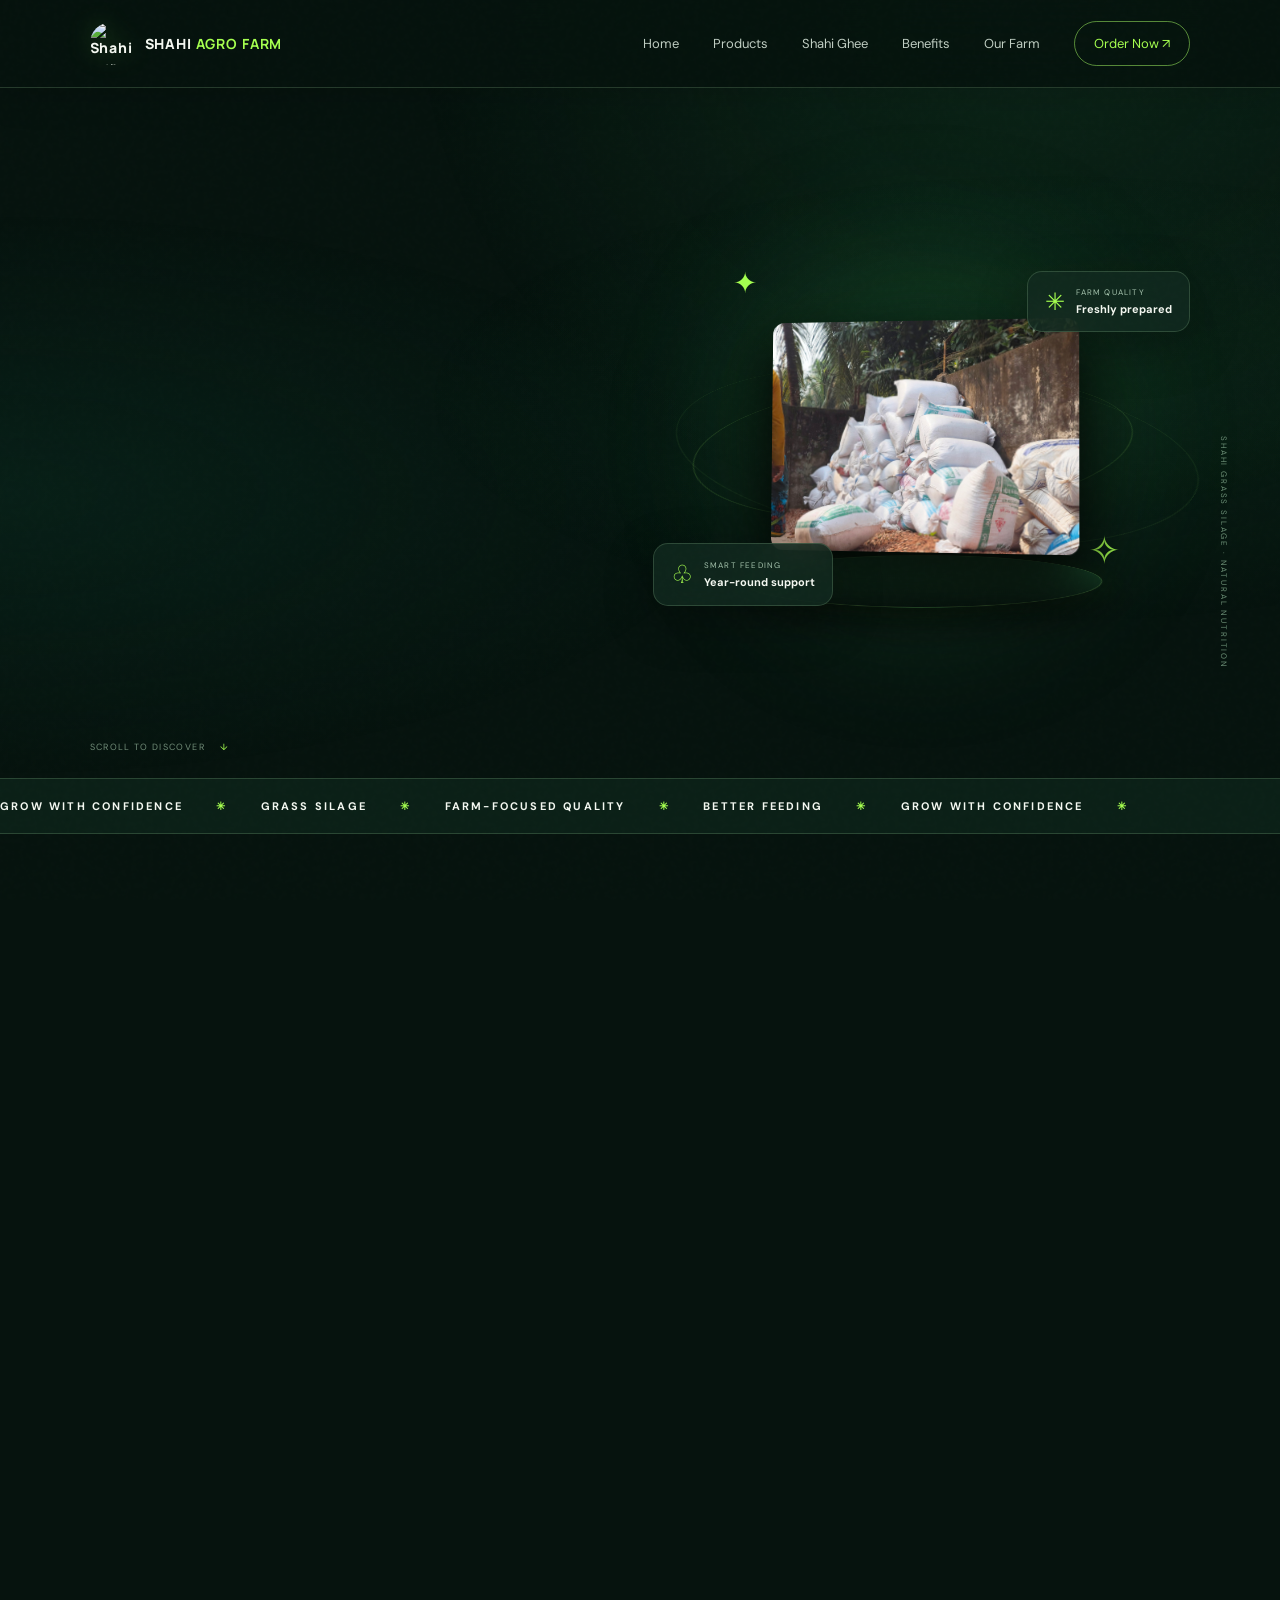
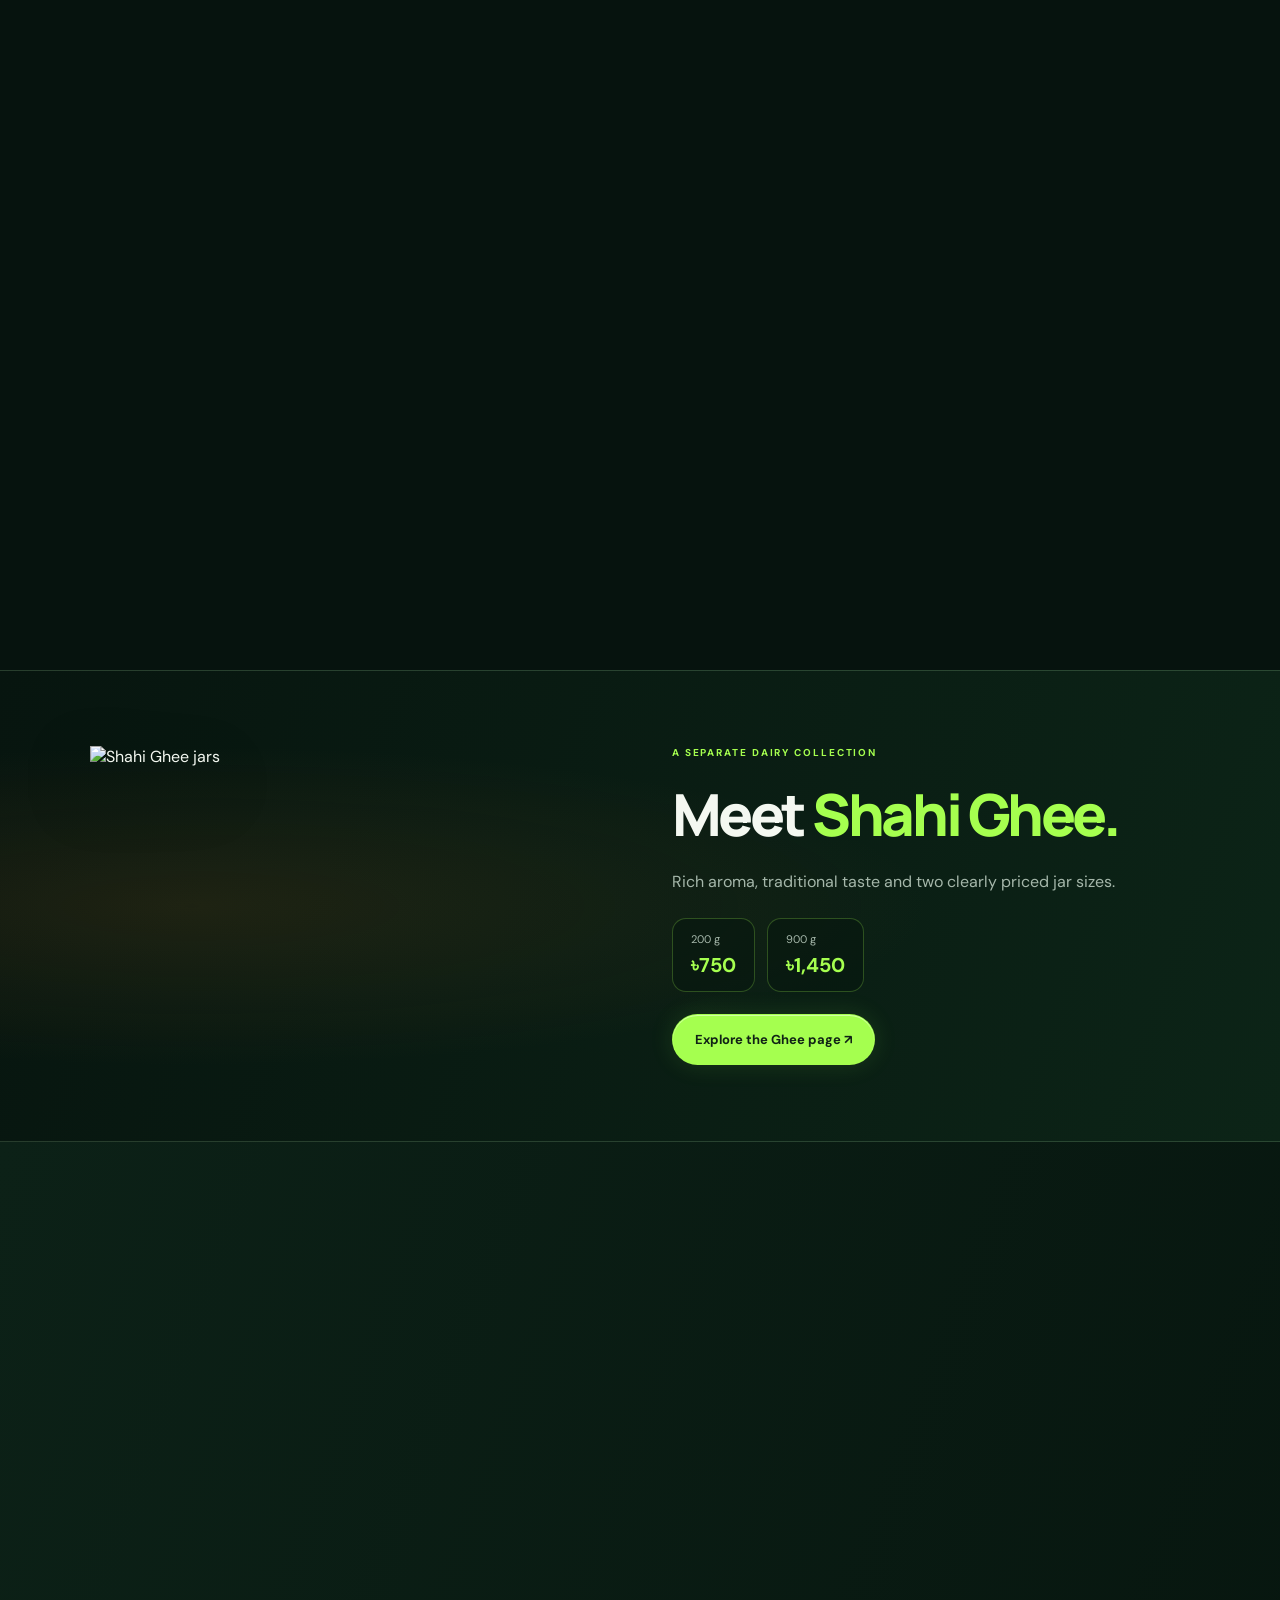
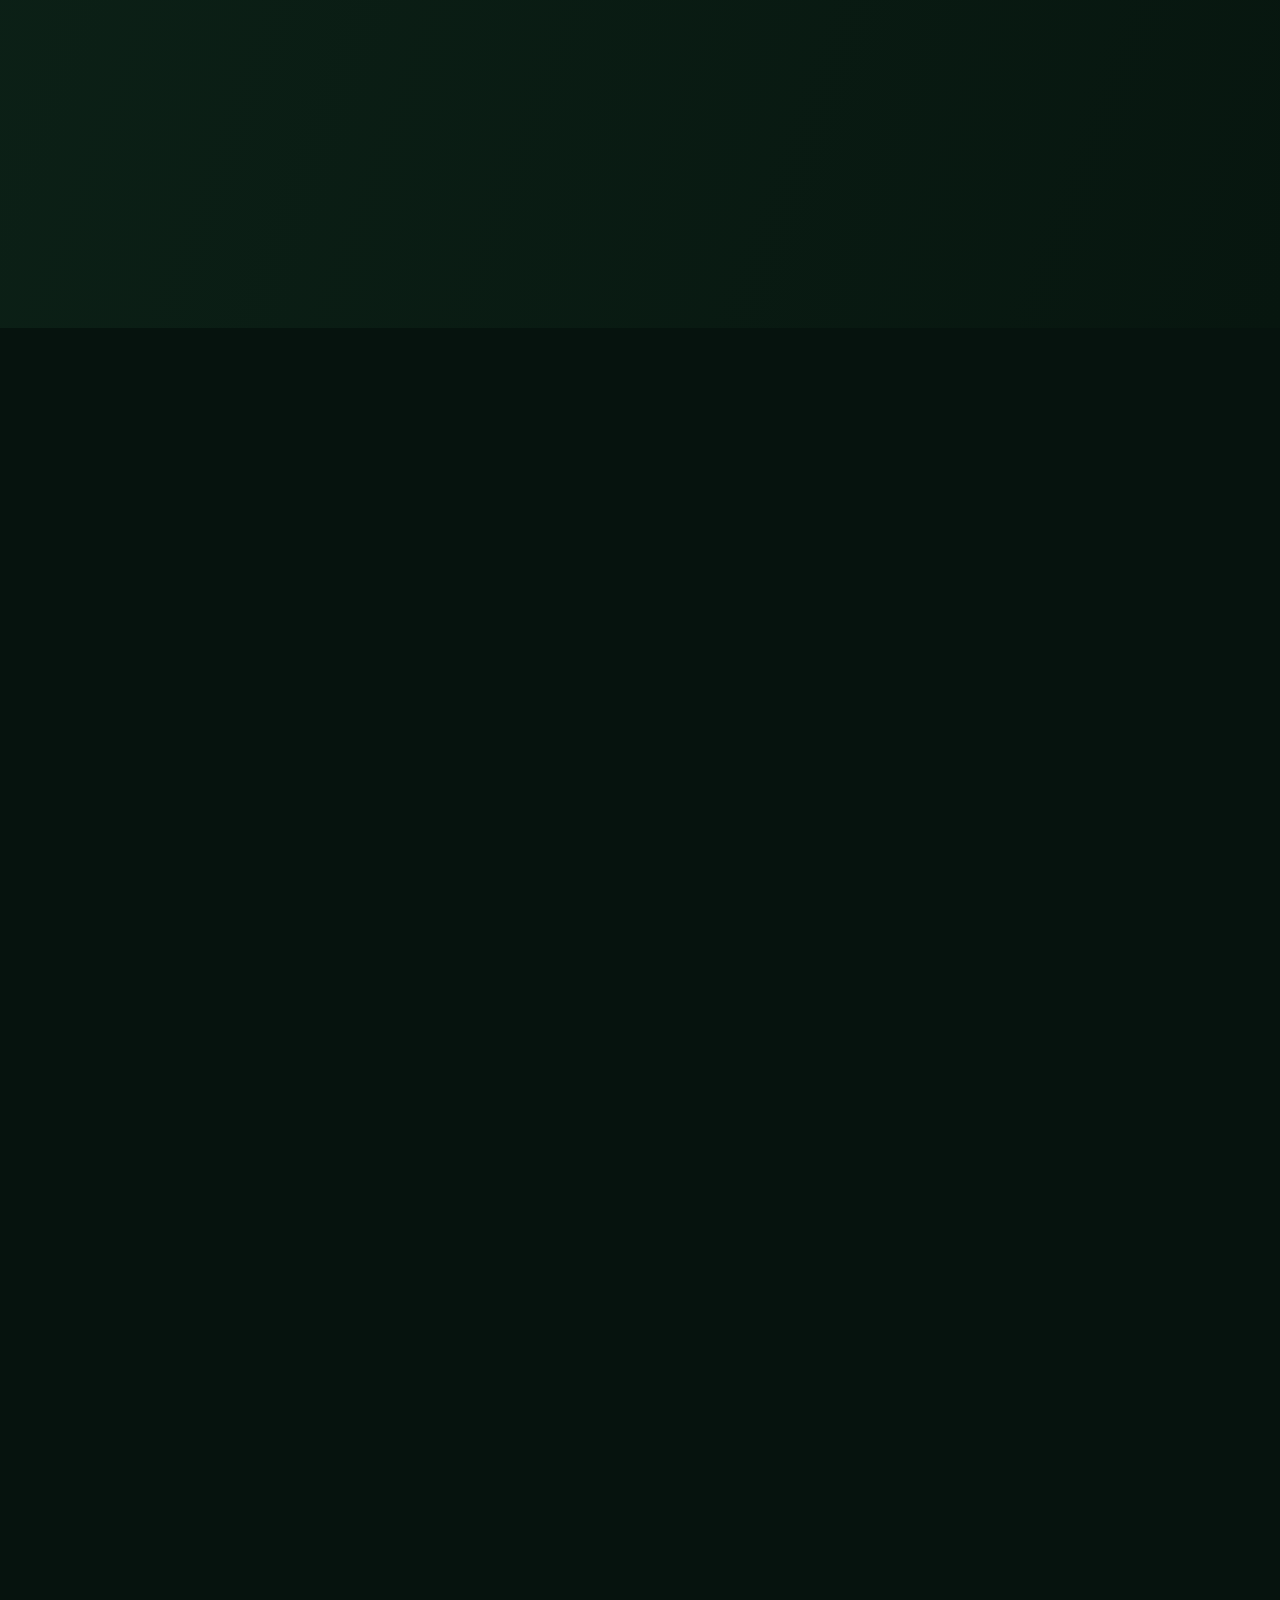
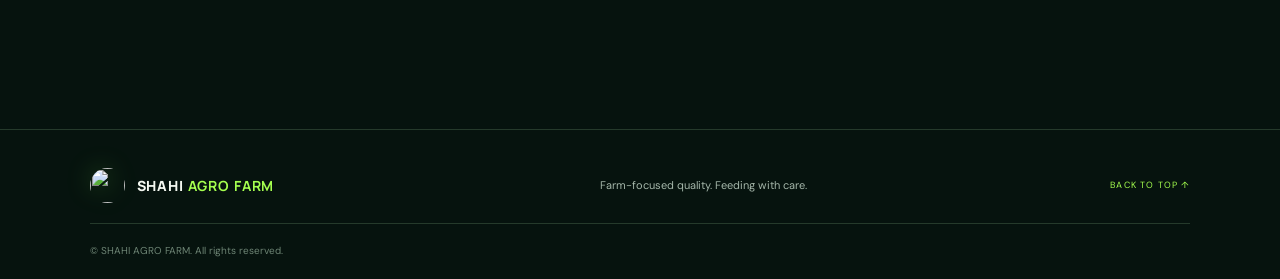
==== commit 71702f17: "Add files via upload" ====
--- a/index.html
+++ b/index.html
@@ -4,18 +4,18 @@
 <meta charset="utf-8"><meta name="viewport" content="width=device-width,initial-scale=1">
 <title>SHAHI AGRO FARM | Premium Grass Silage, Shahi Ghee & Dairy</title>
 <meta name="description" content="SHAHI AGRO FARM — premium grass silage, Shahi Ghee and dairy products. Order directly from our farm.">
-<meta name="theme-color" content="#061b13"><link rel="icon" href="assets/logo.png"><link rel="stylesheet" href="style.css">
+<meta name="theme-color" content="#061b13"><link rel="icon" href="assets/logo.jpg"><link rel="stylesheet" href="style.css">
 </head>
-<body>
-<div class="noise"></div><header class="topbar"><a class="brand" href="#home"><img src="assets/logo.png" alt="Shahi Agro Farm logo"><span>SHAHI <b>AGRO FARM</b></span></a><button class="menu-toggle" aria-label="Open navigation">☰</button><nav id="nav"><a href="#home">Home</a><a href="#products">Products</a><a href="ghee.html">Shahi Ghee</a><a href="#benefits">Benefits</a><a href="#about">Our Farm</a><a href="#order" class="nav-cta">Order Now ↗</a></nav></header>
+<body data-page="home">
+<div class="noise"></div><header class="topbar"><a class="brand" href="#home"><img src="assets/logo.jpg" alt="Shahi Agro Farm logo"><span>SHAHI <b>AGRO FARM</b></span></a><button class="menu-toggle" aria-label="Open navigation">☰</button><nav id="nav"><a href="#home">Home</a><a href="#products">Products</a><a href="ghee.html">Shahi Ghee</a><a href="#benefits">Benefits</a><a href="#about">Our Farm</a><a href="#order" class="nav-cta">Order Now ↗</a></nav></header>
 <main>
 <section class="hero" id="home"><div class="hero-copy reveal"><div class="eyebrow"><i></i> FARM FRESH • QUALITY FIRST</div><h1>Feed better.<br><em>Grow stronger.</em></h1><p>Reliable nutrition for your livestock with carefully prepared grass silage from SHAHI AGRO FARM.</p><div class="hero-buttons"><a class="button primary" href="#order">Order Silage <span>↗</span></a><a class="button ghost" href="#products">Explore products <span>↓</span></a></div><div class="trust-row"><div class="avatars"><span>🌱</span><span>🐄</span><span>🌾</span></div><div><strong>Made for healthier herds</strong><small>Practical feed. Trusted care.</small></div></div></div>
 <div class="hero-stage"><div class="orbit orbit-one"></div><div class="orbit orbit-two"></div><div class="stage-glow"></div><div class="floating-leaf leaf-one">✦</div><div class="floating-leaf leaf-two">✧</div><div class="product-platform"></div><div class="hero-product"><img src="assets/shahi-pack-photo.jpg" alt="SHAHI Grass Silage product pack"></div><div class="glass-card card-top"><span class="card-icon">✳</span><span><small>FARM QUALITY</small><b>Freshly prepared</b></span></div><div class="glass-card card-bottom"><span class="mini-leaf">♧</span><span><small>SMART FEEDING</small><b>Year-round support</b></span></div><div class="vertical-label">SHAHI GRASS SILAGE · NATURAL NUTRITION</div></div>
 <div class="scroll-note">SCROLL TO DISCOVER <span>↓</span></div></section>
 <section class="ticker"><div>GROW WITH CONFIDENCE <span>✳</span> GRASS SILAGE <span>✳</span> FARM-FOCUSED QUALITY <span>✳</span> BETTER FEEDING <span>✳</span> GROW WITH CONFIDENCE <span>✳</span></div></section>
-<section class="section products" id="products"><div class="section-head reveal"><div><div class="eyebrow">WHAT WE OFFER</div><h2>Made for the <em>farm.</em></h2></div><p>Thoughtful farm products designed around everyday livestock care and practical feeding.</p></div><div class="product-grid"><article class="product-card featured reveal"><div class="product-image silage-image"><img src="assets/silage-stock-1.jpg" alt="Grass silage stock"><span class="pill">FARM FAVOURITE</span></div><div class="product-info"><div><small>01 / LIVESTOCK FEED</small><h3>Shahi Grass Silage</h3></div><p>Conveniently stored forage for a consistent feeding routine.</p><div class="product-bottom"><strong>৳350 <small>/ packet</small></strong><a href="#order" aria-label="Order grass silage">↗</a></div></div></article><article class="product-card reveal"><div class="product-image dairy-image"><img src="assets/dairy.png" alt="Dairy farm products"><span class="pill">DAIRY</span></div><div class="product-info"><div><small>02 / FARM PRODUCTS</small><h3>Dairy & Farm Care</h3></div><p>Our farm's commitment to quality, care and responsible production.</p><div class="product-bottom"><strong>Ask for details</strong><a href="#order" aria-label="Ask about dairy products">↗</a></div></div></article><article class="product-card reveal"><div class="product-image grass-image"><img src="assets/grass-field.png" alt="Green grass field"><span class="pill">NATURAL FORAGE</span></div><div class="product-info"><div><small>03 / FARM SOURCING</small><h3>Green Forage</h3></div><p>Farm-minded sourcing with a focus on useful, dependable feed.</p><div class="product-bottom"><strong>Contact us</strong><a href="#order" aria-label="Contact farm">↗</a></div></div></article><article class="product-card ghee-card reveal"><div class="product-image ghee-image"><img src="assets/shahi-ghee-products.jpg" alt="SHAHI AGRO FARM Shahi Ghee jars in 200 g and 900 g sizes"><span class="pill">PURE GHEE</span></div><div class="product-info"><div><small>04 / TRADITIONAL DAIRY</small><h3>Shahi Ghee</h3></div><p>Rich aroma and traditional taste, made from milk fat. Choose the jar size that suits your home.</p><div class="ghee-prices"><div><span>200 g</span><strong>৳750</strong></div><div><span>900 g</span><strong>৳1,450</strong></div></div><div class="product-bottom"><strong>Fresh dairy goodness</strong><a href="ghee.html" aria-label="View Shahi Ghee details">View details ↗</a></div></div></article></div></section>
+<section class="section products" id="products"><div class="section-head reveal"><div><div class="eyebrow">WHAT WE OFFER</div><h2>Made for the <em>farm.</em></h2></div><p>Thoughtful farm products designed around everyday livestock care and practical feeding.</p></div><div class="product-grid"><article class="product-card featured reveal"><div class="product-image silage-image"><img src="assets/silage-stock-1.jpg" alt="Grass silage stock"><span class="pill">FARM FAVOURITE</span></div><div class="product-info"><div><small>01 / LIVESTOCK FEED</small><h3>Shahi Grass Silage</h3></div><p>Conveniently stored forage for a consistent feeding routine.</p><div class="product-bottom"><strong>৳350 <small>/ packet</small></strong><a href="#order" aria-label="Order grass silage">↗</a></div></div></article><article class="product-card reveal"><div class="product-image dairy-image"><img src="assets/dairy.png" alt="Dairy farm products"><span class="pill">DAIRY</span></div><div class="product-info"><div><small>02 / FARM PRODUCTS</small><h3>Dairy & Farm Care</h3></div><p>Our farm's commitment to quality, care and responsible production.</p><div class="product-bottom"><strong>Ask for details</strong><a href="#order" aria-label="Ask about dairy products">↗</a></div></div></article><article class="product-card reveal"><div class="product-image grass-image"><img src="assets/grass-field.jpg" alt="Green grass field"><span class="pill">NATURAL FORAGE</span></div><div class="product-info"><div><small>03 / FARM SOURCING</small><h3>Green Forage</h3></div><p>Farm-minded sourcing with a focus on useful, dependable feed.</p><div class="product-bottom"><strong>Contact us</strong><a href="#order" aria-label="Contact farm">↗</a></div></div></article><article class="product-card ghee-card reveal"><div class="product-image ghee-image"><img src="assets/shahi-ghee-products.jpg" alt="SHAHI AGRO FARM Shahi Ghee jars in 200 g and 900 g sizes"><span class="pill">PURE GHEE</span></div><div class="product-info"><div><small>04 / TRADITIONAL DAIRY</small><h3>Shahi Ghee</h3></div><p>Rich aroma and traditional taste, made from milk fat. Choose the jar size that suits your home.</p><div class="ghee-prices"><div><span>200 g</span><strong>৳750</strong></div><div><span>900 g</span><strong>৳1,450</strong></div></div><div class="product-bottom"><strong>Fresh dairy goodness</strong><a href="ghee.html" aria-label="View Shahi Ghee details">View details ↗</a></div></div></article></div></section>
 <section class="ghee-feature-strip"><div class="ghee-strip-image"><img src="assets/shahi-ghee-products.jpg" alt="Shahi Ghee jars"></div><div class="ghee-strip-copy"><div class="eyebrow">A SEPARATE DAIRY COLLECTION</div><h2>Meet <em>Shahi Ghee.</em></h2><p>Rich aroma, traditional taste and two clearly priced jar sizes.</p><div class="ghee-strip-prices"><span>200 g <b>৳750</b></span><span>900 g <b>৳1,450</b></span></div><a class="button primary" href="ghee.html">Explore the Ghee page ↗</a></div></section>
 <section class="benefits benefits-modern" id="benefits"><div class="benefit-copy reveal"><div class="eyebrow">WHY SHAHI AGRO FARM</div><h2>Better care.<br><em>Better everyday farming.</em></h2><p>Explore the practical benefits of thoughtful livestock feeding and farm-first service.</p></div><div class="benefit-image-grid"> <article class="benefit-image-card reveal"><img src="assets/nutrients.png" alt="Fresh green forage rich in natural nutrients"><div><span>01 / NUTRITION</span><h3>Natural forage</h3><p>Green forage as part of a balanced feeding plan.</p></div></article><article class="benefit-image-card reveal"><img src="assets/dairy.png" alt="Fresh dairy products and milk"><div><span>02 / DAIRY</span><h3>Milk & dairy care</h3><p>Support your herd with consistent daily care.</p></div></article><article class="benefit-image-card reveal"><img src="assets/farmer.png" alt="Farmer caring for livestock on a green farm"><div><span>03 / LIVESTOCK</span><h3>Healthier herds</h3><p>Build a practical routine around your animals.</p></div></article><article class="benefit-image-card reveal"><img src="assets/cost.png" alt="Farm resources and cost efficiency"><div><span>04 / VALUE</span><h3>Practical value</h3><p>Ask us about pack sizes, availability and delivery.</p></div></article><article class="benefit-image-card reveal"><img src="assets/waste.png" alt="Sustainable green farming and plant growth"><div><span>05 / SUSTAINABILITY</span><h3>Farm-minded choices</h3><p>Thoughtful handling helps make the most of forage.</p></div></article></div></section>
 <section class="about-band" id="about"><div class="about-copy reveal"><div class="eyebrow">ROOTED IN FARMING</div><h2>From our farm<br>to <em>your herd.</em></h2><p>SHAHI AGRO FARM believes dependable farm products start with care, consistency and honest communication. Tell us what your farm needs and we’ll help you find the right option.</p><a class="text-link" href="#order">Talk to our team <span>↗</span></a></div><div class="about-photo reveal"><img src="assets/milk.png" alt="Farm dairy production"><div class="photo-caption">CARE · QUALITY · CONSISTENCY</div></div></section>
 <section class="order-section" id="order"><div class="order-panel reveal"><div class="order-left"><div class="eyebrow">READY TO ORDER?</div><h2>Let's grow<br><em>together.</em></h2><p>Share your details and we'll open WhatsApp with your order message ready to send.</p><div class="contact-note"><span>✳</span><div><b>Direct farm contact</b><small>Confirm stock and delivery before payment.</small></div></div></div><form id="orderForm"><label for="customer">Your name</label><input id="customer" required placeholder="Enter your name"><label for="phone">Phone number</label><input id="phone" required inputmode="tel" placeholder="01XXXXXXXXX"><label for="product">Choose product</label><select id="product"><option value="Shahi Grass Silage">Shahi Grass Silage — ৳350 / packet</option><option value="Shahi Ghee 200 g">Shahi Ghee — 200 g / ৳750</option><option value="Shahi Ghee 900 g">Shahi Ghee — 900 g / ৳1,450</option><option value="Dairy / farm product inquiry">Other dairy / farm product inquiry</option></select><label for="quantity">Quantity (units)</label><div class="quantity-control"><button type="button" id="minus">−</button><input id="quantity" type="number" min="1" max="400" value="1" required><button type="button" id="plus">+</button></div><div class="total-line"><span>Estimated total</span><strong id="total">৳350</strong></div><small class="form-disclaimer">Shahi Ghee prices: 200 g — ৳750 · 900 g — ৳1,450.</small><button class="button primary submit-button" type="submit">Continue on WhatsApp <span>↗</span></button><small class="form-disclaimer">Order is confirmed only after availability and delivery are agreed with our team.</small></form></div></section>
-</main><footer><a class="brand footer-brand" href="#home"><img src="assets/logo.png" alt=""><span>SHAHI <b>AGRO FARM</b></span></a><p>Farm-focused quality. Feeding with care.</p><a href="#home" class="back-top">BACK TO TOP ↑</a><div class="copyright">© <span id="year"></span> SHAHI AGRO FARM. All rights reserved.</div></footer><script src="script.js"></script></body></html>
+</main><footer><a class="brand footer-brand" href="#home"><img src="assets/logo.jpg" alt=""><span>SHAHI <b>AGRO FARM</b></span></a><p>Farm-focused quality. Feeding with care.</p><a href="#home" class="back-top">BACK TO TOP ↑</a><div class="copyright">© <span id="year"></span> SHAHI AGRO FARM. All rights reserved.</div></footer><script src="script.js"></script></body></html>
